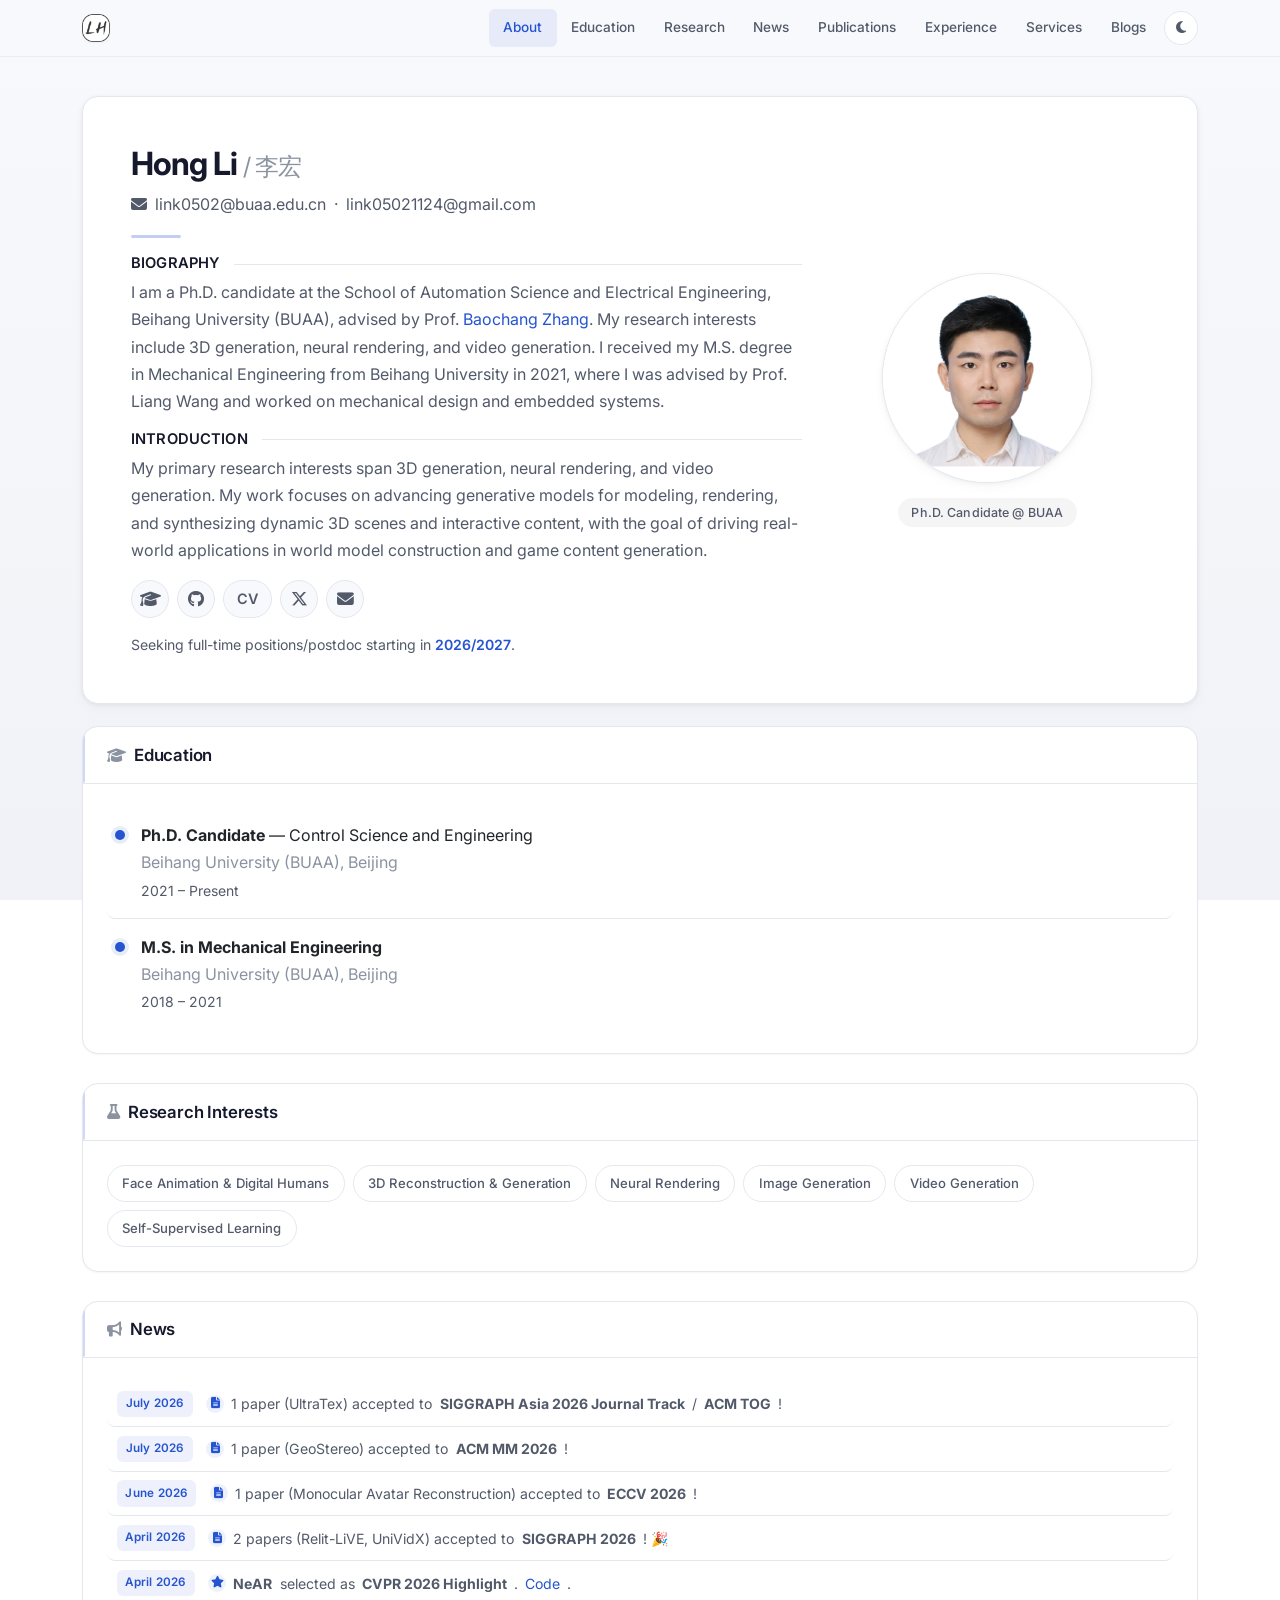
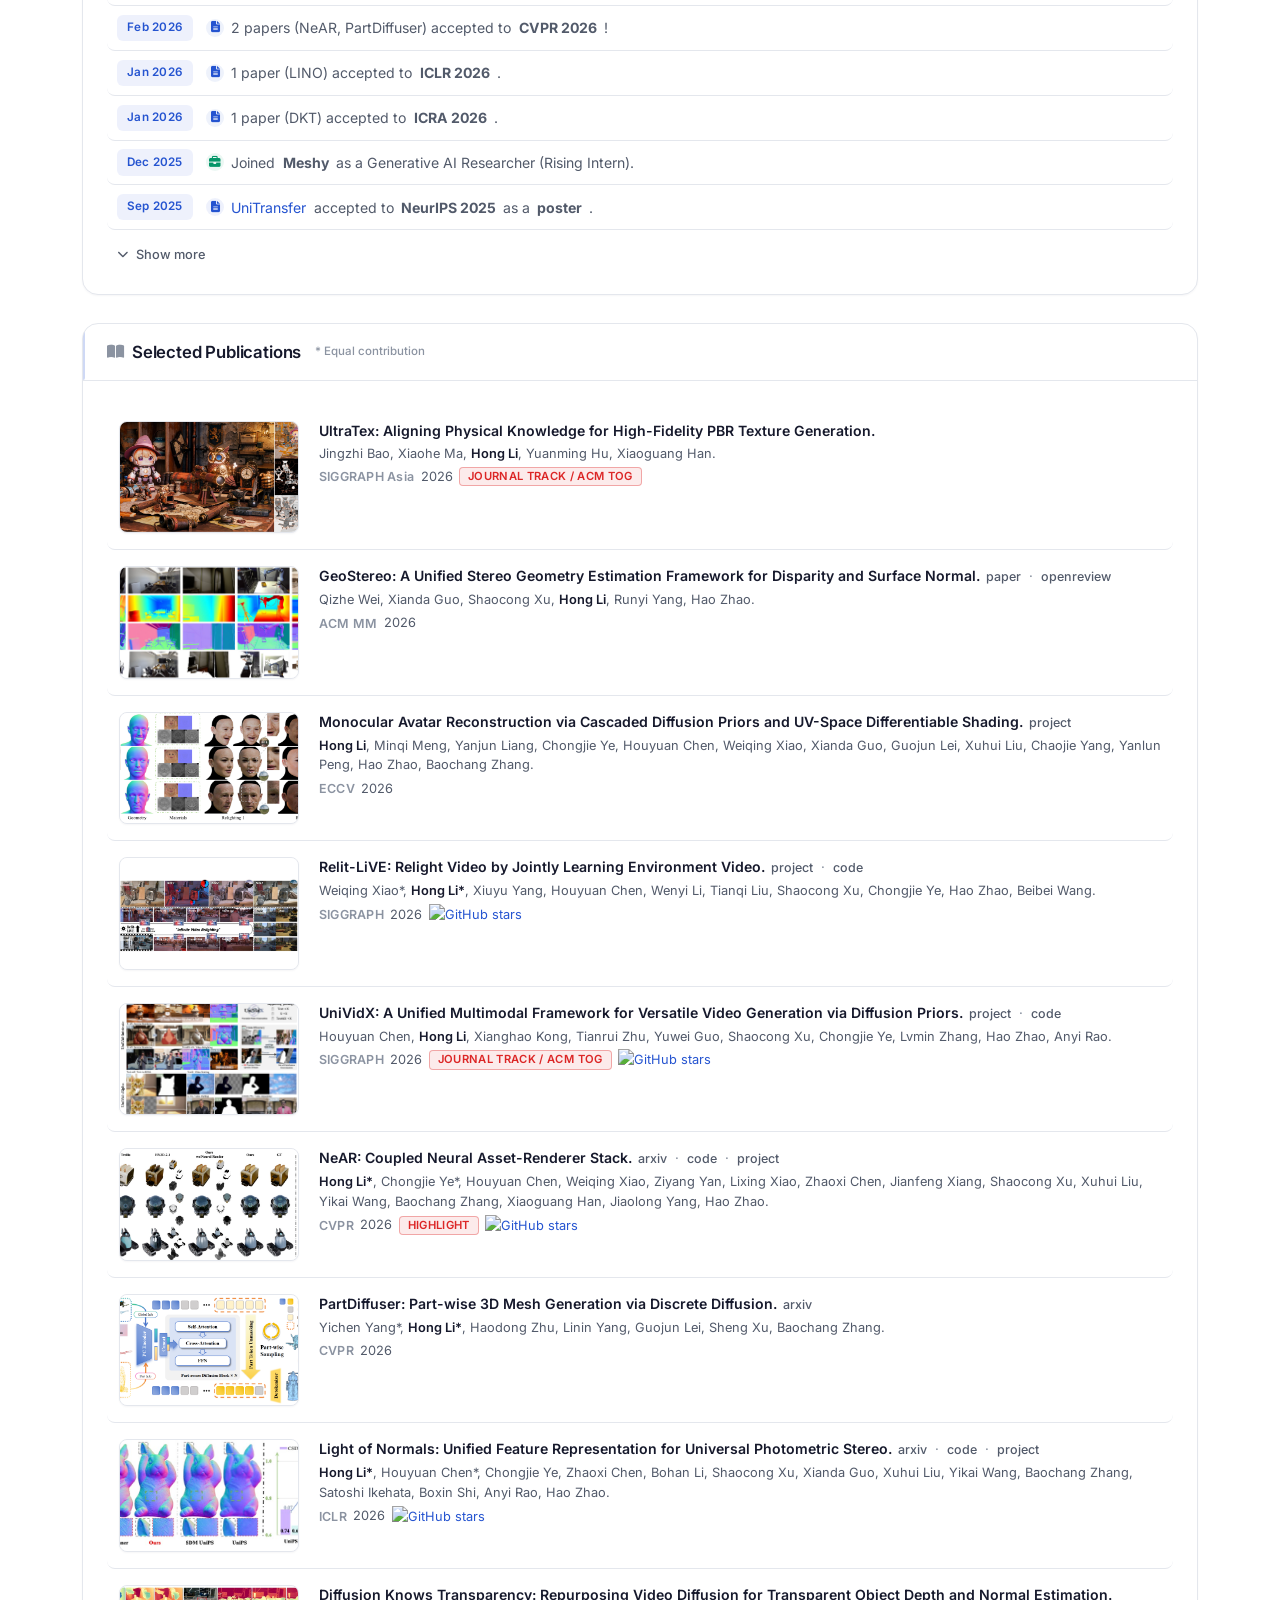
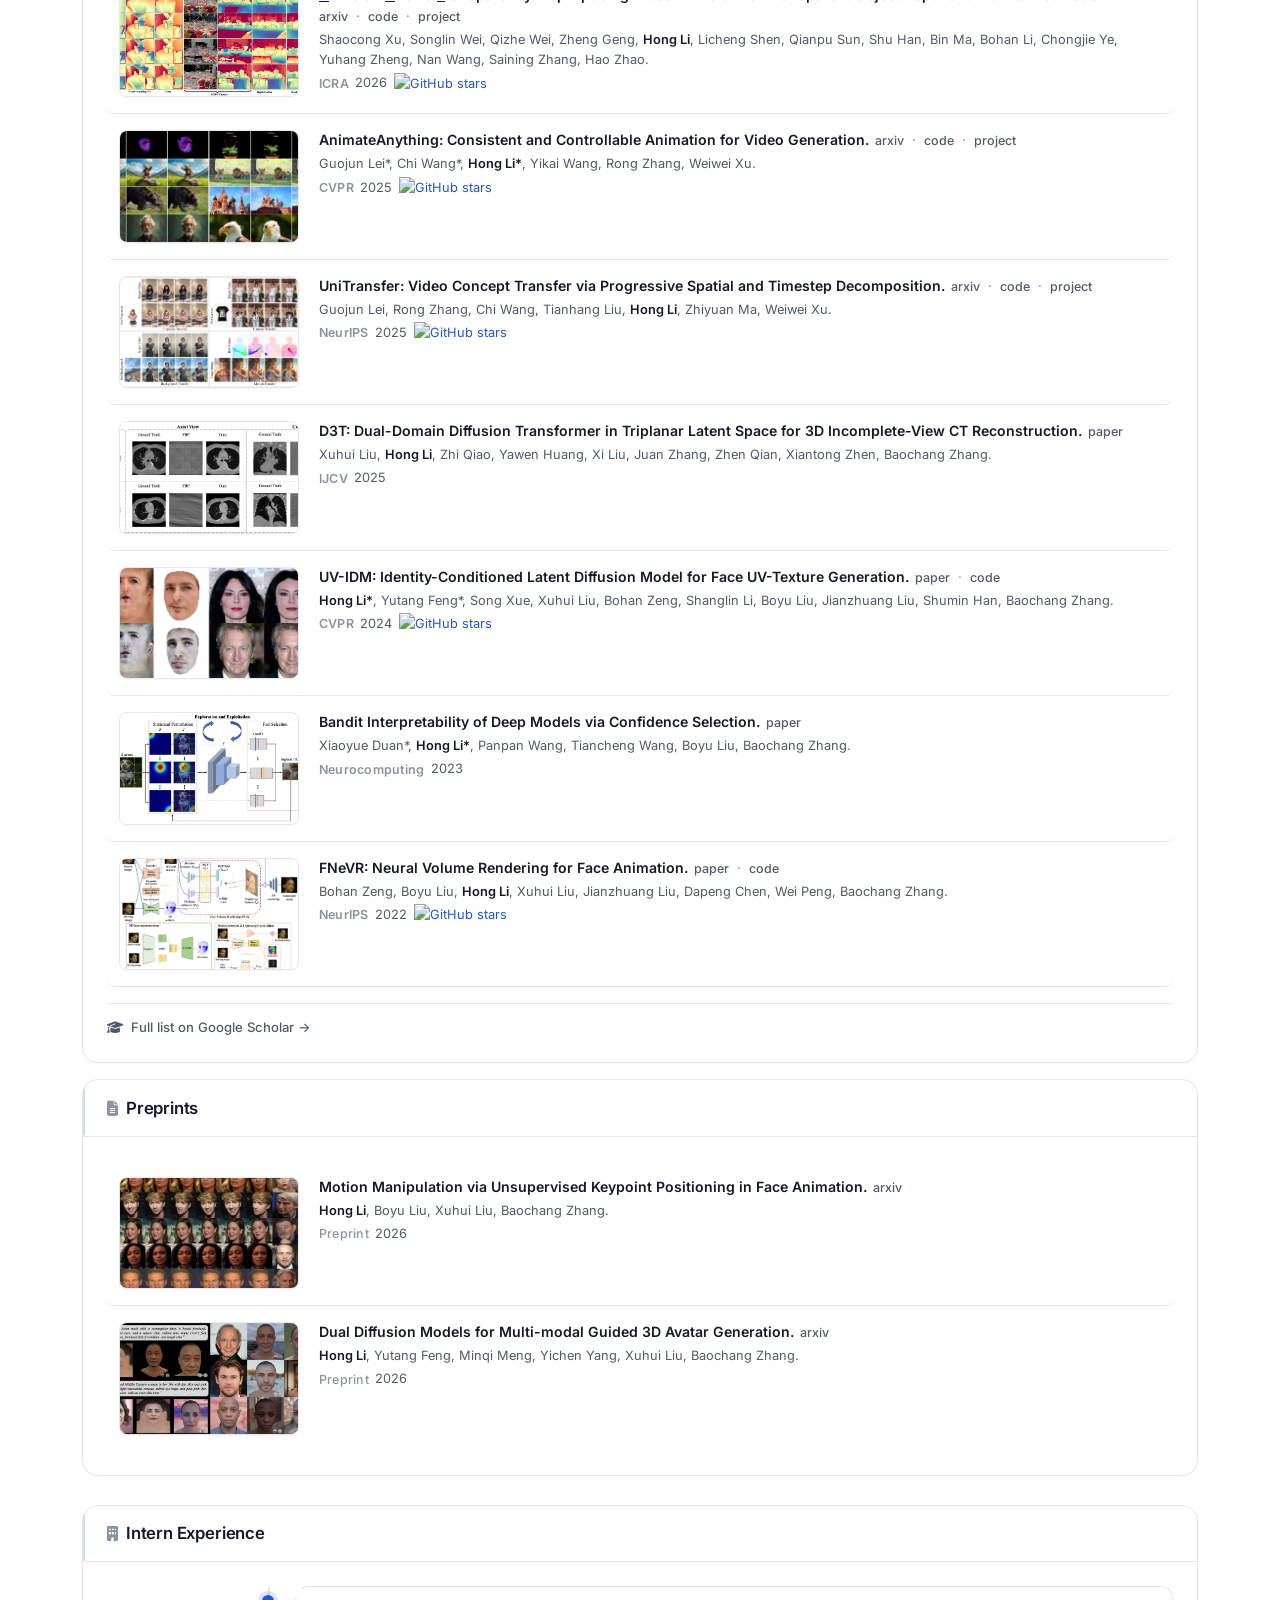
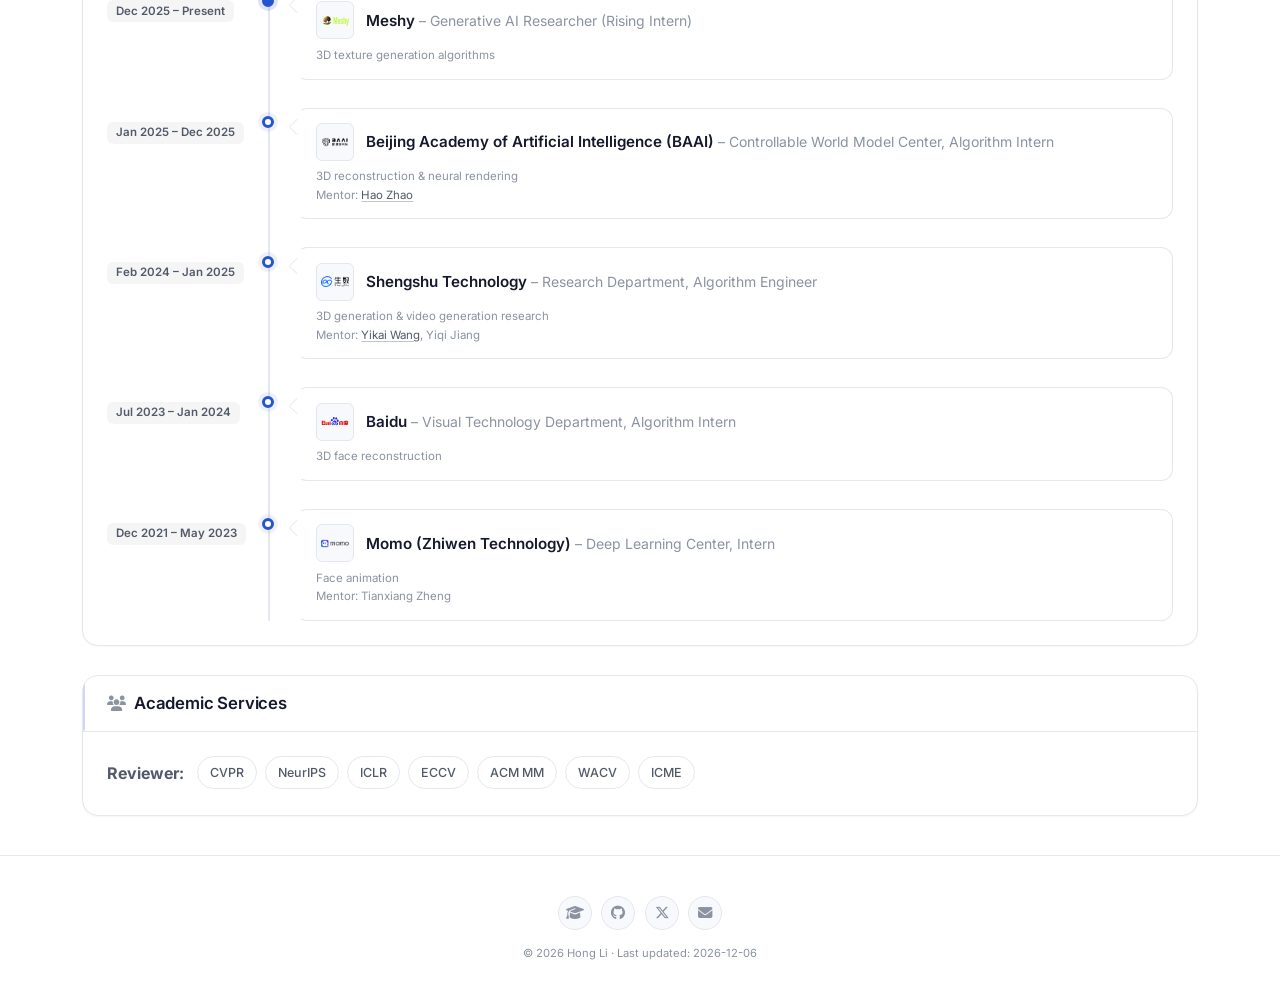
==== index.html @ c569ba96 "docs: remove unsupported CVPR highlight percentage" ====
<!DOCTYPE html>
<html lang="en">
<head>
    <meta charset="utf-8">
    <meta name="viewport" content="width=device-width, initial-scale=1">
    <title>Hong Li - BUAA</title>
    <link href="assets/images/H.ico" rel="shortcut icon">
    <script>
        (() => {
            let savedTheme = null;
            try {
                savedTheme = localStorage.getItem('theme');
            } catch (error) {
                savedTheme = null;
            }
            const prefersDark = window.matchMedia('(prefers-color-scheme: dark)').matches;
            document.documentElement.dataset.theme = savedTheme || (prefersDark ? 'dark' : 'light');
        })();
    </script>

    <link rel="preconnect" href="https://fonts.googleapis.com">
    <link rel="preconnect" href="https://fonts.gstatic.com" crossorigin>
    <link href="https://fonts.googleapis.com/css2?family=Inter:wght@300;400;500;600;700&display=swap" rel="stylesheet">

    <link rel="stylesheet" href="https://cdnjs.cloudflare.com/ajax/libs/bootstrap/5.3.3/css/bootstrap.min.css">
    <link rel="stylesheet" href="https://cdnjs.cloudflare.com/ajax/libs/font-awesome/6.5.1/css/all.min.css">
    <link rel="stylesheet" href="https://cdnjs.cloudflare.com/ajax/libs/academicons/1.9.4/css/academicons.min.css">

    <link rel="stylesheet" href="assets/css/global.css">
    <link rel="stylesheet" href="assets/css/pubstyle.css">
</head>

<body>

<!-- ==================== Navbar ==================== -->
<nav class="navbar navbar-expand-lg fixed-top" id="mainNav">
    <div class="container">
        <a class="navbar-brand" href="#" aria-label="Home">
            <img src="assets/images/H.ico" class="brand-icon" alt="HL">
        </a>
        <button class="navbar-toggler" type="button" data-bs-toggle="collapse" data-bs-target="#navbarNav">
            <span class="navbar-toggler-icon"></span>
        </button>
        <div class="collapse navbar-collapse" id="navbarNav">
            <ul class="navbar-nav ms-auto">
                <li class="nav-item"><a class="nav-link" href="#about">About</a></li>
                <li class="nav-item"><a class="nav-link" href="#education">Education</a></li>
                <li class="nav-item"><a class="nav-link" href="#research">Research</a></li>
                <li class="nav-item"><a class="nav-link" href="#news">News</a></li>
                <li class="nav-item"><a class="nav-link" href="#publications">Publications</a></li>
                <li class="nav-item"><a class="nav-link" href="#experience">Experience</a></li>
                <li class="nav-item"><a class="nav-link" href="#services">Services</a></li>
                <li class="nav-item"><a class="nav-link" href="blogs.html">Blogs</a></li>
                <li class="nav-item nav-theme-item">
                    <button class="theme-toggle" id="themeToggle" type="button" aria-label="Switch to dark mode" title="Switch theme">
                        <i class="fa-solid fa-moon"></i>
                    </button>
                </li>
            </ul>
        </div>
    </div>
</nav>

<!-- ==================== Hero / About ==================== -->
<section id="about" class="section-hero">
    <div class="container">
        <div class="card hero-card fade-in">
            <div class="card-body p-4 p-md-5">
                <div class="row align-items-center">
                    <div class="col-lg-8">
                        <h1 class="display-name">Hong Li <span class="name-cn">/ 李宏</span></h1>
                        <p class="text-secondary mt-2 mb-3">
                            <i class="fa-solid fa-envelope me-1"></i> link0502@buaa.edu.cn
                            &nbsp;&middot;&nbsp;
                            link05021124@gmail.com
                        </p>
                        <div class="divider"></div>

                        <h5 class="section-subtitle">Biography</h5>
                        <p class="text-body-secondary">
                            I am a Ph.D. candidate at the School of Automation Science and Electrical Engineering, Beihang University (BUAA), advised by Prof. <a href="https://scholar.google.com/citations?user=ImJz6MsAAAAJ&amp;hl=zh-CN" target="_blank" rel="noopener noreferrer">Baochang Zhang</a>. My research interests include 3D generation, neural rendering, and video generation. I received my M.S. degree in Mechanical Engineering from Beihang University in 2021, where I was advised by Prof. Liang Wang and worked on mechanical design and embedded systems.
                        </p>

                        <h5 class="section-subtitle">Introduction</h5>
                        <p class="text-body-secondary">
                            My primary research interests span 3D generation, neural rendering, and video generation. My work focuses on advancing generative models for modeling, rendering, and synthesizing dynamic 3D scenes and interactive content, with the goal of driving real-world applications in world model construction and game content generation.
                        </p>

                        <div class="social-links mt-3">
                            <a href="https://scholar.google.com/citations?user=5FBYzP8AAAAJ" title="Google Scholar"><i class="fa-solid fa-graduation-cap"></i></a>
                            <a href="https://github.com/Luh1124" title="GitHub"><i class="fa-brands fa-github"></i></a>
                            <a class="social-cv" href="cv/Hong_Li_CV.pdf" target="_blank" rel="noopener noreferrer" title="CV (PDF)">CV</a>
                            <a href="https://x.com/HongLi0502" title="Twitter / X"><i class="fa-brands fa-x-twitter"></i></a>
                            <a href="mailto:link0502@buaa.edu.cn" title="Email"><i class="fa-solid fa-envelope"></i></a>
                        </div>
                        <p class="hero-seeking mt-3 mb-0">
                            Seeking full-time positions/postdoc starting in <strong>2026/2027</strong>.
                        </p>
                    </div>
                    <div class="col-lg-4 text-center mt-4 mt-lg-0">
                        <div class="hero-avatar-wrapper mx-auto">
                            <div class="hero-avatar-inner">
                                <img src="assets/images/profile.png" class="hero-avatar" alt="Hong Li">
                            </div>
                        </div>
                        <div class="hero-identity">
                            <span class="hero-identity-tag">Ph.D. Candidate @ BUAA</span>
                        </div>
                    </div>
                </div>
            </div>
        </div>
    </div>
</section>

<!-- ==================== Education ==================== -->
<section id="education">
    <div class="container">
        <div class="card content-card fade-in">
            <div class="card-header-custom">
                <h4><i class="fa-solid fa-graduation-cap me-2"></i>Education</h4>
            </div>
            <div class="card-body p-4">
                <div class="edu-item">
                    <div class="edu-dot"></div>
                    <div>
                        <strong>Ph.D. Candidate</strong> &mdash; Control Science and Engineering
                        <div class="text-muted">Beihang University (BUAA), Beijing</div>
                        <small class="text-secondary">2021 &ndash; Present</small>
                    </div>
                </div>
                <div class="edu-item">
                    <div class="edu-dot"></div>
                    <div>
                        <strong>M.S. in Mechanical Engineering</strong>
                        <div class="text-muted">Beihang University (BUAA), Beijing</div>
                        <small class="text-secondary">2018 &ndash; 2021</small>
                    </div>
                </div>
            </div>
        </div>
    </div>
</section>

<!-- ==================== Research Interests ==================== -->
<section id="research">
    <div class="container">
        <div class="card content-card fade-in">
            <div class="card-header-custom">
                <h4><i class="fa-solid fa-flask me-2"></i>Research Interests</h4>
            </div>
            <div class="card-body p-4">
                <div class="research-tags">
                    <span class="research-tag">Face Animation &amp; Digital Humans</span>
                    <span class="research-tag">3D Reconstruction &amp; Generation</span>
                    <span class="research-tag">Neural Rendering</span>
                    <span class="research-tag">Image Generation</span>
                    <span class="research-tag">Video Generation</span>
                    <span class="research-tag">Self-Supervised Learning</span>
                </div>
            </div>
        </div>
    </div>
</section>

<!-- ==================== News ==================== -->
<section id="news">
    <div class="container">
        <div class="card content-card fade-in">
            <div class="card-header-custom">
                <h4><i class="fa-solid fa-bullhorn me-2"></i>News</h4>
            </div>
            <div class="card-body p-4">
                <ul class="news-list" id="newsList">
                    <li><span class="news-date">July 2026</span><span class="news-body"><i class="fa-solid fa-file-lines news-icon news-icon-paper"></i>1 paper (UltraTex) accepted to <strong>SIGGRAPH Asia 2026 Journal Track</strong> / <strong>ACM TOG</strong>!</span></li>
                    <li><span class="news-date">July 2026</span><span class="news-body"><i class="fa-solid fa-file-lines news-icon news-icon-paper"></i>1 paper (GeoStereo) accepted to <strong>ACM MM 2026</strong>!</span></li>
                    <li><span class="news-date">June 2026</span><span class="news-body"><i class="fa-solid fa-file-lines news-icon news-icon-paper"></i>1 paper (Monocular Avatar Reconstruction) accepted to <strong>ECCV 2026</strong>!</span></li>
                    <li><span class="news-date">April 2026</span><span class="news-body"><i class="fa-solid fa-file-lines news-icon news-icon-paper"></i>2 papers (Relit-LiVE, UniVidX) accepted to <strong>SIGGRAPH 2026</strong>! 🎉</span></li>
                    <li><span class="news-date">April 2026</span><span class="news-body"><i class="fa-solid fa-star news-icon news-icon-paper"></i><strong>NeAR</strong> selected as <strong>CVPR 2026 Highlight</strong>. <a href="https://github.com/Luh1124/NeAR" target="_blank" rel="noopener noreferrer">Code</a>.</span></li>
                    <li><span class="news-date">Feb 2026</span><span class="news-body"><i class="fa-solid fa-file-lines news-icon news-icon-paper"></i>2 papers (NeAR, PartDiffuser) accepted to <strong>CVPR 2026</strong>!</span></li>
                    <li><span class="news-date">Jan 2026</span><span class="news-body"><i class="fa-solid fa-file-lines news-icon news-icon-paper"></i>1 paper (LINO) accepted to <strong>ICLR 2026</strong>.</span></li>
                    <li><span class="news-date">Jan 2026</span><span class="news-body"><i class="fa-solid fa-file-lines news-icon news-icon-paper"></i>1 paper (DKT) accepted to <strong>ICRA 2026</strong>.</span></li>
                    <li><span class="news-date">Dec 2025</span><span class="news-body"><i class="fa-solid fa-briefcase news-icon news-icon-work"></i>Joined <strong>Meshy</strong> as a Generative AI Researcher (Rising Intern).</span></li>
                    <li><span class="news-date">Sep 2025</span><span class="news-body"><i class="fa-solid fa-file-lines news-icon news-icon-paper"></i><a href="https://yu-shaonian.github.io/UniTransfer-Web/" target="_blank" rel="noopener noreferrer">UniTransfer</a> accepted to <strong>NeurIPS 2025</strong> as a <strong>poster</strong>.</span></li>
                    <li class="news-hidden"><span class="news-date">Feb 2025</span><span class="news-body"><i class="fa-solid fa-file-lines news-icon news-icon-paper"></i>1 paper (AnimateAnything) accepted to <strong>CVPR 2025</strong>.</span></li>
                    <li class="news-hidden"><span class="news-date">Jan 2025</span><span class="news-body"><i class="fa-solid fa-briefcase news-icon news-icon-work"></i>Joined <strong>BAAI</strong> (Controllable World Model Center) as an algorithm intern.</span></li>
                    <li class="news-hidden"><span class="news-date">Feb 2024</span><span class="news-body"><i class="fa-solid fa-file-lines news-icon news-icon-paper"></i>1 paper (UV-IDM) accepted to <strong>CVPR 2024</strong>.</span></li>
                    <li class="news-hidden"><span class="news-date">Feb 2024</span><span class="news-body"><i class="fa-solid fa-briefcase news-icon news-icon-work"></i>Joined <strong>Shengshu Technology</strong> as an algorithm engineer.</span></li>
                    <li class="news-hidden"><span class="news-date">Jul 2023</span><span class="news-body"><i class="fa-solid fa-briefcase news-icon news-icon-work"></i>Started internship at <strong>Baidu</strong> Visual Technology Department.</span></li>
                </ul>
                <a href="javascript:void(0)" class="news-toggle" id="newsToggle"><i class="fa-solid fa-chevron-down me-1"></i>Show more</a>
            </div>
        </div>
    </div>
</section>

<!-- ==================== Publications ==================== -->
<section id="publications">
    <div class="container">

        <!-- Selected Publications -->
        <div class="card content-card fade-in">
            <div class="card-header-custom">
                <div class="card-header-heading-row">
                    <h4><i class="fa-solid fa-book-open me-2"></i>Selected Publications</h4>
                    <span class="pub-contrib-note">* Equal contribution</span>
                </div>
            </div>
            <div class="card-body p-4">
                <!-- UltraTex -->
                <div class="pub-item">
                    <div class="pub-thumb">
                        <img src="Projects/ultratex/teaser.jpg" alt="UltraTex" loading="lazy" onerror="this.onerror=null;this.src='assets/images/teaser-placeholder.svg';">
                    </div>
                    <div class="pub-info">
                        <div class="pub-title-line">
                            <span class="pub-title">UltraTex: Aligning Physical Knowledge for High-Fidelity PBR Texture Generation.</span>
                        </div>
                        <p class="pub-authors">Jingzhi Bao, Xiaohe Ma, <strong>Hong Li</strong>, Yuanming Hu, Xiaoguang Han.</p>
                        <p class="pub-venue"><strong class="venue-tog">SIGGRAPH Asia</strong> 2026 <span class="pub-highlight">Journal Track / ACM TOG</span></p>
                    </div>
                </div>

                <!-- GeoStereo -->
                <div class="pub-item">
                    <div class="pub-thumb">
                        <img src="Projects/GeoStereo/teaser.png" alt="GeoStereo" loading="lazy">
                    </div>
                    <div class="pub-info">
                        <div class="pub-title-line">
                            <span class="pub-title">GeoStereo: A Unified Stereo Geometry Estimation Framework for Disparity and Surface Normal.</span>
                            <span class="pub-inline-links">
                                <a href="https://openreview.net/pdf?id=bemQ8NstY0">paper</a>
                                <a href="https://openreview.net/forum?id=bemQ8NstY0">openreview</a>
                            </span>
                        </div>
                        <p class="pub-authors">Qizhe Wei, Xianda Guo, Shaocong Xu, <strong>Hong Li</strong>, Runyi Yang, Hao Zhao.</p>
                        <p class="pub-venue"><strong>ACM MM</strong> 2026</p>
                    </div>
                </div>

                <!-- FacePBR -->
                <div class="pub-item">
                    <div class="pub-thumb">
                        <img src="Projects/FacePBR/teaser.png" alt="Monocular Avatar Reconstruction" loading="lazy" onerror="this.onerror=null;this.src='assets/images/teaser-placeholder.svg';">
                    </div>
                    <div class="pub-info">
                        <div class="pub-title-line">
                            <span class="pub-title">Monocular Avatar Reconstruction via Cascaded Diffusion Priors and UV-Space Differentiable Shading.</span>
                            <span class="pub-inline-links">
                                <a href="https://luh1124.github.io/MARCUS-Avatar-Projectpage/">project</a>
                            </span>
                        </div>
                        <p class="pub-authors"><strong>Hong Li</strong>, Minqi Meng, Yanjun Liang, Chongjie Ye, Houyuan Chen, Weiqing Xiao, Xianda Guo, Guojun Lei, Xuhui Liu, Chaojie Yang, Yanlun Peng, Hao Zhao, Baochang Zhang.</p>
                        <p class="pub-venue"><strong class="venue-eccv">ECCV</strong> 2026</p>
                    </div>
                </div>

                <!-- Relit-LiVE -->
                <div class="pub-item">
                    <div class="pub-thumb">
                        <video class="pub-video" poster="Projects/Relit-LiVE/teaser.jpg" autoplay muted loop playsinline preload="metadata" aria-label="Relit-LiVE video preview">
                            <source src="Projects/Relit-LiVE/video.mp4" type="video/mp4">
                            <img src="Projects/Relit-LiVE/teaser.jpg" alt="Relit-LiVE" loading="lazy" onerror="this.onerror=null;this.src='assets/images/teaser-placeholder.svg';">
                        </video>
                    </div>
                    <div class="pub-info">
                        <div class="pub-title-line">
                            <span class="pub-title">Relit-LiVE: Relight Video by Jointly Learning Environment Video.</span>
                            <span class="pub-inline-links">
                                <a href="https://zhuxing0.github.io/projects/Relit-LiVE/">project</a>
                                <a href="https://github.com/zhuxing0/Relit-LiVE">code</a>
                            </span>
                        </div>
                        <p class="pub-authors">Weiqing Xiao*, <strong>Hong Li*</strong>, Xiuyu Yang, Houyuan Chen, Wenyi Li, Tianqi Liu, Shaocong Xu, Chongjie Ye, Hao Zhao, Beibei Wang.</p>
                        <p class="pub-venue"><strong class="venue-tog">SIGGRAPH</strong> 2026 <a href="https://github.com/zhuxing0/Relit-LiVE/stargazers"><img alt="GitHub stars" src="https://img.shields.io/github/stars/zhuxing0/Relit-LiVE?style=social" style="height:16px;vertical-align:middle"></a></p>
                    </div>
                </div>

                <!-- UniVidX -->
                <div class="pub-item">
                    <div class="pub-thumb">
                        <img src="Projects/UniVidX/teaser.jpg" alt="UniVidX" loading="lazy" onerror="this.onerror=null;this.src='assets/images/teaser-placeholder.svg';">
                    </div>
                    <div class="pub-info">
                        <div class="pub-title-line">
                            <span class="pub-title">UniVidX: A Unified Multimodal Framework for Versatile Video Generation via Diffusion Priors.</span>
                            <span class="pub-inline-links">
                                <a href="https://houyuanchen111.github.io/UniVidX.github.io/">project</a>
                                <a href="https://github.com/houyuanchen111/UniVidX">code</a>
                            </span>
                        </div>
                        <p class="pub-authors">Houyuan Chen, <strong>Hong Li</strong>, Xianghao Kong, Tianrui Zhu, Yuwei Guo, Shaocong Xu, Chongjie Ye, Lvmin Zhang, Hao Zhao, Anyi Rao.</p>
                        <p class="pub-venue"><strong class="venue-tog">SIGGRAPH</strong> 2026 <span class="pub-highlight">Journal Track / ACM TOG</span> <a href="https://github.com/houyuanchen111/UniVidX/stargazers"><img alt="GitHub stars" src="https://img.shields.io/github/stars/houyuanchen111/UniVidX?style=social" style="height:16px;vertical-align:middle"></a></p>
                    </div>
                </div>

                <!-- NeAR -->
                <div class="pub-item">
                    <div class="pub-thumb">
                        <img src="Projects/near/teaser.jpg" alt="NeAR" loading="lazy" onerror="this.onerror=null;this.src='assets/images/teaser-placeholder.svg';">
                    </div>
                    <div class="pub-info">
                        <div class="pub-title-line">
                            <span class="pub-title">NeAR: Coupled Neural Asset-Renderer Stack.</span>
                            <span class="pub-inline-links">
                                <a href="https://www.arxiv.org/abs/2511.18600">arxiv</a>
                                <a href="https://github.com/Luh1124/NeAR">code</a>
                                <a href="https://near-project.github.io/">project</a>
                            </span>
                        </div>
                        <p class="pub-authors"><strong>Hong Li*</strong>, Chongjie Ye*, Houyuan Chen, Weiqing Xiao, Ziyang Yan, Lixing Xiao, Zhaoxi Chen, Jianfeng Xiang, Shaocong Xu, Xuhui Liu, Yikai Wang, Baochang Zhang, Xiaoguang Han, Jiaolong Yang, Hao Zhao.</p>
                        <p class="pub-venue"><strong class="venue-cvpr">CVPR</strong> 2026 <span class="pub-highlight">Highlight</span> <a href="https://github.com/Luh1124/NeAR/stargazers"><img alt="GitHub stars" src="https://img.shields.io/github/stars/Luh1124/NeAR?style=social" style="height:16px;vertical-align:middle"></a></p>
                    </div>
                </div>

                <!-- PartDiffuser -->
                <div class="pub-item">
                    <div class="pub-thumb">
                        <img src="Projects/partdiffuser/pipeline.png" alt="PartDiffuser" loading="lazy" onerror="this.onerror=null;this.src='assets/images/teaser-placeholder.svg';">
                    </div>
                    <div class="pub-info">
                        <div class="pub-title-line">
                            <span class="pub-title">PartDiffuser: Part-wise 3D Mesh Generation via Discrete Diffusion.</span>
                            <span class="pub-inline-links">
                                <a href="https://arxiv.org/abs/2511.18801">arxiv</a>
                            </span>
                        </div>
                        <p class="pub-authors">Yichen Yang*, <strong>Hong Li*</strong>, Haodong Zhu, Linin Yang, Guojun Lei, Sheng Xu, Baochang Zhang.</p>
                        <p class="pub-venue"><strong class="venue-cvpr">CVPR</strong> 2026</p>
                    </div>
                </div>

                <!-- LINO -->
                <div class="pub-item">
                    <div class="pub-thumb">
                        <img src="Projects/lino/teaser.jpg" alt="LINO" loading="lazy" onerror="this.onerror=null;this.src='assets/images/teaser-placeholder.svg';">
                    </div>
                    <div class="pub-info">
                        <div class="pub-title-line">
                            <span class="pub-title">Light of Normals: Unified Feature Representation for Universal Photometric Stereo.</span>
                            <span class="pub-inline-links">
                                <a href="https://arxiv.org/pdf/2506.18882">arxiv</a>
                                <a href="https://github.com/houyuanchen111/LINO_UniPS.git">code</a>
                                <a href="https://houyuanchen111.github.io/lino.github.io/">project</a>
                            </span>
                        </div>
                        <p class="pub-authors"><strong>Hong Li*</strong>, Houyuan Chen*, Chongjie Ye, Zhaoxi Chen, Bohan Li, Shaocong Xu, Xianda Guo, Xuhui Liu, Yikai Wang, Baochang Zhang, Satoshi Ikehata, Boxin Shi, Anyi Rao, Hao Zhao.</p>
                        <p class="pub-venue"><strong class="venue-iclr">ICLR</strong> 2026 <a href="https://github.com/houyuanchen111/LINO_UniPS/stargazers"><img alt="GitHub stars" src="https://img.shields.io/github/stars/houyuanchen111/LINO_UniPS?style=social" style="height:16px;vertical-align:middle"></a></p>
                    </div>
                </div>

                <!-- DKT -->
                <div class="pub-item">
                    <div class="pub-thumb">
                        <img src="Projects/DKT/teaser.jpg" alt="DKT" loading="lazy" onerror="this.onerror=null;this.src='assets/images/teaser-placeholder.svg';">
                    </div>
                    <div class="pub-info">
                        <div class="pub-title-line">
                            <span class="pub-title"><u>D</u>iffusion <u>K</u>nows <u>T</u>ransparency: Repurposing Video Diffusion for Transparent Object Depth and Normal Estimation.</span>
                            <span class="pub-inline-links">
                                <a href="https://arxiv.org/abs/2512.23705">arxiv</a>
                                <a href="https://github.com/Daniellli/DKT">code</a>
                                <a href="https://daniellli.github.io/projects/DKT/">project</a>
                            </span>
                        </div>
                        <p class="pub-authors">Shaocong Xu, Songlin Wei, Qizhe Wei, Zheng Geng, <strong>Hong Li</strong>, Licheng Shen, Qianpu Sun, Shu Han, Bin Ma, Bohan Li, Chongjie Ye, Yuhang Zheng, Nan Wang, Saining Zhang, Hao Zhao.</p>
                        <p class="pub-venue"><strong class="venue-icra">ICRA</strong> 2026 <a href="https://github.com/Daniellli/DKT/stargazers"><img alt="GitHub stars" src="https://img.shields.io/github/stars/Daniellli/DKT?style=social" style="height:16px;vertical-align:middle"></a></p>
                    </div>
                </div>

                <!-- AnimateAnything -->
                <div class="pub-item">
                    <div class="pub-thumb">
                        <img src="Projects/animateanything/teaser.png" alt="AnimateAnything" loading="lazy" onerror="this.onerror=null;this.src='assets/images/teaser-placeholder.svg';">
                    </div>
                    <div class="pub-info">
                        <div class="pub-title-line">
                            <span class="pub-title">AnimateAnything: Consistent and Controllable Animation for Video Generation.</span>
                            <span class="pub-inline-links">
                                <a href="https://arxiv.org/abs/2411.10836">arxiv</a>
                                <a href="https://github.com/yu-shaonian/AnimateAnything">code</a>
                                <a href="https://yu-shaonian.github.io/Animate_Anything/">project</a>
                            </span>
                        </div>
                        <p class="pub-authors">Guojun Lei*, Chi Wang*, <strong>Hong Li*</strong>, Yikai Wang, Rong Zhang, Weiwei Xu.</p>
                        <p class="pub-venue"><strong class="venue-cvpr">CVPR</strong> 2025 <a href="https://github.com/yu-shaonian/AnimateAnything/stargazers"><img alt="GitHub stars" src="https://img.shields.io/github/stars/yu-shaonian/AnimateAnything?style=social" style="height:16px;vertical-align:middle"></a></p>
                    </div>
                </div>

                <!-- UniTransfer -->
                <div class="pub-item">
                    <div class="pub-thumb">
                        <img src="Projects/UniTransfer/teaser.jpeg" alt="UniTransfer" loading="lazy" onerror="this.onerror=null;this.src='assets/images/teaser-placeholder.svg';">
                    </div>
                    <div class="pub-info">
                        <div class="pub-title-line">
                            <span class="pub-title">UniTransfer: Video Concept Transfer via Progressive Spatial and Timestep Decomposition.</span>
                            <span class="pub-inline-links">
                                <a href="https://arxiv.org/abs/2509.21086">arxiv</a>
                                <a href="https://github.com/anonymous-name-9/UniTransfer">code</a>
                                <a href="https://yu-shaonian.github.io/UniTransfer-Web/">project</a>
                            </span>
                        </div>
                        <p class="pub-authors">Guojun Lei, Rong Zhang, Chi Wang, Tianhang Liu, <strong>Hong Li</strong>, Zhiyuan Ma, Weiwei Xu.</p>
                        <p class="pub-venue"><strong class="venue-neurips">NeurIPS</strong> 2025 <a href="https://github.com/anonymous-name-9/UniTransfer/stargazers"><img alt="GitHub stars" src="https://img.shields.io/github/stars/anonymous-name-9/UniTransfer?style=social" style="height:16px;vertical-align:middle"></a></p>
                    </div>
                </div>

                <!-- D3T -->
                <div class="pub-item">
                    <div class="pub-thumb">
                        <img src="Projects/D3T/teaser.jpg" alt="D3T" loading="lazy" onerror="this.onerror=null;this.src='assets/images/teaser-placeholder.svg';">
                    </div>
                    <div class="pub-info">
                        <div class="pub-title-line">
                            <span class="pub-title">D3T: Dual-Domain Diffusion Transformer in Triplanar Latent Space for 3D Incomplete-View CT Reconstruction.</span>
                            <span class="pub-inline-links">
                                <a href="https://link.springer.com/article/10.1007/s11263-025-02426-2">paper</a>
                            </span>
                        </div>
                        <p class="pub-authors">Xuhui Liu, <strong>Hong Li</strong>, Zhi Qiao, Yawen Huang, Xi Liu, Juan Zhang, Zhen Qian, Xiantong Zhen, Baochang Zhang.</p>
                        <p class="pub-venue"><strong class="venue-ijcv">IJCV</strong> 2025</p>
                    </div>
                </div>

                <!-- UV-IDM -->
                <div class="pub-item">
                    <div class="pub-thumb">
                        <img src="Projects/uvidm/teaser.png" alt="UV-IDM" loading="lazy" onerror="this.onerror=null;this.src='assets/images/teaser-placeholder.svg';">
                    </div>
                    <div class="pub-info">
                        <div class="pub-title-line">
                            <span class="pub-title">UV-IDM: Identity-Conditioned Latent Diffusion Model for Face UV-Texture Generation.</span>
                            <span class="pub-inline-links">
                                <a href="https://openaccess.thecvf.com/content/CVPR2024/papers/Li_UV-IDM_Identity-Conditioned_Latent_Diffusion_Model_for_Face_UV-Texture_Generation_CVPR_2024_paper.pdf">paper</a>
                                <a href="https://github.com/Luh1124/UV-IDM">code</a>
                            </span>
                        </div>
                        <p class="pub-authors"><strong>Hong Li*</strong>, Yutang Feng*, Song Xue, Xuhui Liu, Bohan Zeng, Shanglin Li, Boyu Liu, Jianzhuang Liu, Shumin Han, Baochang Zhang.</p>
                        <p class="pub-venue"><strong class="venue-cvpr">CVPR</strong> 2024 <a href="https://github.com/Luh1124/UV-IDM/stargazers"><img alt="GitHub stars" src="https://img.shields.io/github/stars/Luh1124/UV-IDM?style=social" style="height:16px;vertical-align:middle"></a></p>
                    </div>
                </div>

                <!-- BICS -->
                <div class="pub-item">
                    <div class="pub-thumb">
                        <img src="Projects/bics/pipeline.jpg" alt="BICS" loading="lazy" onerror="this.onerror=null;this.src='assets/images/teaser-placeholder.svg';">
                    </div>
                    <div class="pub-info">
                        <div class="pub-title-line">
                            <span class="pub-title">Bandit Interpretability of Deep Models via Confidence Selection.</span>
                            <span class="pub-inline-links">
                                <a href="https://www.sciencedirect.com/science/article/pii/S0925231223003739">paper</a>
                            </span>
                        </div>
                        <p class="pub-authors">Xiaoyue Duan*, <strong>Hong Li*</strong>, Panpan Wang, Tiancheng Wang, Boyu Liu, Baochang Zhang.</p>
                        <p class="pub-venue"><strong class="venue-neurocomputing">Neurocomputing</strong> 2023</p>
                    </div>
                </div>

                <!-- FNeVR -->
                <div class="pub-item">
                    <div class="pub-thumb">
                        <img src="Projects/fnevr/pipeline.jpg" alt="FNeVR" loading="lazy" onerror="this.onerror=null;this.src='assets/images/teaser-placeholder.svg';">
                    </div>
                    <div class="pub-info">
                        <div class="pub-title-line">
                            <span class="pub-title">FNeVR: Neural Volume Rendering for Face Animation.</span>
                            <span class="pub-inline-links">
                                <a href="https://proceedings.neurips.cc/paper_files/paper/2022/file/8cc7e1509fbfee9cabaacd3ab0bfe2b1-Paper-Conference.pdf">paper</a>
                                <a href="https://github.com/zengbohan0217/FNeVR">code</a>
                            </span>
                        </div>
                        <p class="pub-authors">Bohan Zeng, Boyu Liu, <strong>Hong Li</strong>, Xuhui Liu, Jianzhuang Liu, Dapeng Chen, Wei Peng, Baochang Zhang.</p>
                        <p class="pub-venue"><strong class="venue-neurips">NeurIPS</strong> 2022 <a href="https://github.com/zengbohan0217/FNeVR/stargazers"><img alt="GitHub stars" src="https://img.shields.io/github/stars/zengbohan0217/FNeVR?style=social" style="height:16px;vertical-align:middle"></a></p>
                    </div>
                </div>

                <p class="pub-scholar-link">
                    <a href="https://scholar.google.com/citations?user=5FBYzP8AAAAJ">
                        <i class="fa-solid fa-graduation-cap me-1"></i> Full list on Google Scholar &rarr;
                    </a>
                </p>

            </div>
        </div>
        <!-- Preprints -->
        <div class="card content-card fade-in mt-3">
            <div class="card-header-custom">
                <h4><i class="fa-solid fa-file-lines me-2"></i>Preprints</h4>
            </div>
            <div class="card-body p-4">
                <!-- MMFA -->
                <div class="pub-item">
                    <div class="pub-thumb">
                        <img src="Preprint/mmfa/edit.png" alt="MMFA" loading="lazy" onerror="this.onerror=null;this.src='assets/images/teaser-placeholder.svg';">
                    </div>
                    <div class="pub-info">
                        <div class="pub-title-line">
                            <span class="pub-title">Motion Manipulation via Unsupervised Keypoint Positioning in Face Animation.</span>
                            <span class="pub-inline-links">
                                <a href="https://arxiv.org/abs/2603.04302">arxiv</a>
                            </span>
                        </div>
                        <p class="pub-authors"><strong>Hong Li</strong>, Boyu Liu, Xuhui Liu, Baochang Zhang.</p>
                        <p class="pub-venue"><strong class="venue-preprint">Preprint</strong> 2026</p>
                    </div>
                </div>

                <!-- PromptAvatar -->
                <div class="pub-item">
                    <div class="pub-thumb">
                        <img src="Preprint/pavatar/tesar.jpeg" alt="PromptAvatar" loading="lazy" onerror="this.onerror=null;this.src='assets/images/teaser-placeholder.svg';">
                    </div>
                    <div class="pub-info">
                        <div class="pub-title-line">
                            <span class="pub-title">Dual Diffusion Models for Multi-modal Guided 3D Avatar Generation.</span>
                            <span class="pub-inline-links">
                                <a href="https://arxiv.org/abs/2603.04307">arxiv</a>
                            </span>
                        </div>
                        <p class="pub-authors"><strong>Hong Li</strong>, Yutang Feng, Minqi Meng, Yichen Yang, Xuhui Liu, Baochang Zhang.</p>
                        <p class="pub-venue"><strong class="venue-preprint">Preprint</strong> 2026</p>
                    </div>
                </div>
            </div>
        </div>
    </div>
</section>

<!-- ==================== Intern Experience ==================== -->
<section id="experience">
    <div class="container">
        <div class="card content-card fade-in">
            <div class="card-header-custom">
                <h4><i class="fa-solid fa-building me-2"></i>Intern Experience</h4>
            </div>
            <div class="card-body p-4">
                <ul class="timeline">
                    <li>
                        <div class="timeline-time">
                            <span class="date">Dec 2025 &ndash; Present</span>
                        </div>
                        <div class="timeline-icon"><span></span></div>
                        <div class="timeline-body">
                            <div class="timeline-header">
                                <span class="timeline-logo-wrap">
                                    <img src="assets/images/meshy.svg" class="timeline-logo" alt="Meshy">
                                </span>
                                <div>
                                    <span class="timeline-company">Meshy</span>
                                    <span class="text-muted small">&ndash; Generative AI Researcher (Rising Intern)</span>
                                </div>
                            </div>
                            <div class="timeline-content">
                                <p class="text-muted small mb-0">3D texture generation algorithms</p>
                            </div>
                        </div>
                    </li>
                    <li>
                        <div class="timeline-time">
                            <span class="date">Jan 2025 &ndash; Dec 2025</span>
                        </div>
                        <div class="timeline-icon"><span></span></div>
                        <div class="timeline-body">
                            <div class="timeline-header">
                                <span class="timeline-logo-wrap">
                                    <img src="assets/images/baai.png" class="timeline-logo invert" alt="BAAI">
                                </span>
                                <div>
                                    <span class="timeline-company">Beijing Academy of Artificial Intelligence (BAAI)</span>
                                    <span class="text-muted small">&ndash; Controllable World Model Center, Algorithm Intern</span>
                                </div>
                            </div>
                            <div class="timeline-content">
                                <p class="text-muted small mb-0">
                                    3D reconstruction &amp; neural rendering<br>
                                    <span class="text-muted">Mentor: <a href="https://sites.google.com/view/fromandto" target="_blank" rel="noopener noreferrer">Hao Zhao</a></span>
                                </p>
                            </div>
                        </div>
                    </li>
                    <li>
                        <div class="timeline-time">
                            <span class="date">Feb 2024 &ndash; Jan 2025</span>
                        </div>
                        <div class="timeline-icon"><span></span></div>
                        <div class="timeline-body">
                            <div class="timeline-header">
                                <span class="timeline-logo-wrap">
                                    <img src="assets/images/shengshu.png" class="timeline-logo" alt="Shengshu">
                                </span>
                                <div>
                                    <span class="timeline-company">Shengshu Technology</span>
                                    <span class="text-muted small">&ndash; Research Department, Algorithm Engineer</span>
                                </div>
                            </div>
                            <div class="timeline-content">
                                <p class="text-muted small mb-0">
                                    3D generation &amp; video generation research<br>
                                    <span class="text-muted">Mentor: <a href="https://yikaiw.github.io/" target="_blank" rel="noopener noreferrer">Yikai Wang</a>, Yiqi Jiang</span>
                                </p>
                            </div>
                        </div>
                    </li>
                    <li>
                        <div class="timeline-time">
                            <span class="date">Jul 2023 &ndash; Jan 2024</span>
                        </div>
                        <div class="timeline-icon"><span></span></div>
                        <div class="timeline-body">
                            <div class="timeline-header">
                                <span class="timeline-logo-wrap">
                                    <img src="assets/images/baidu.svg" class="timeline-logo" alt="Baidu">
                                </span>
                                <div>
                                    <span class="timeline-company">Baidu</span>
                                    <span class="text-muted small">&ndash; Visual Technology Department, Algorithm Intern</span>
                                </div>
                            </div>
                            <div class="timeline-content">
                                <p class="text-muted small mb-0">3D face reconstruction</p>
                            </div>
                        </div>
                    </li>
                    <li>
                        <div class="timeline-time">
                            <span class="date">Dec 2021 &ndash; May 2023</span>
                        </div>
                        <div class="timeline-icon"><span></span></div>
                        <div class="timeline-body">
                            <div class="timeline-header">
                                <span class="timeline-logo-wrap">
                                    <img src="assets/images/momo.png" class="timeline-logo" alt="Momo">
                                </span>
                                <div>
                                    <span class="timeline-company">Momo (Zhiwen Technology)</span>
                                    <span class="text-muted small">&ndash; Deep Learning Center, Intern</span>
                                </div>
                            </div>
                            <div class="timeline-content">
                                <p class="text-muted small mb-0">
                                    Face animation<br>
                                    <span class="text-muted">Mentor: Tianxiang Zheng</span>
                                </p>
                            </div>
                        </div>
                    </li>
                </ul>
            </div>
        </div>
    </div>
</section>

<!-- ==================== Academic Services ==================== -->
<section id="services">
    <div class="container">
        <div class="card content-card fade-in">
            <div class="card-header-custom">
                <h4><i class="fa-solid fa-users me-2"></i>Academic Services</h4>
            </div>
            <div class="card-body p-4">
                <div class="services-row">
                    <span class="services-label text-body-secondary"><strong>Reviewer:</strong></span>
                    <div class="services-tags research-tags" aria-label="Reviewer venues">
                        <span class="research-tag">CVPR</span>
                        <span class="research-tag">NeurIPS</span>
                        <span class="research-tag">ICLR</span>
                        <span class="research-tag">ECCV</span>
                        <span class="research-tag">ACM MM</span>
                        <span class="research-tag">WACV</span>
                        <span class="research-tag">ICME</span>
                    </div>
                </div>
            </div>
        </div>
    </div>
</section>

<!-- ==================== Footer ==================== -->
<footer class="site-footer">
    <div class="container">
        <div class="footer-inner">
            <div class="footer-links">
                <a href="https://scholar.google.com/citations?user=5FBYzP8AAAAJ" title="Google Scholar"><i class="fa-solid fa-graduation-cap"></i></a>
                <a href="https://github.com/Luh1124" title="GitHub"><i class="fa-brands fa-github"></i></a>
                <a href="https://x.com/HongLi0502" title="Twitter / X"><i class="fa-brands fa-x-twitter"></i></a>
                <a href="mailto:link0502@buaa.edu.cn" title="Email"><i class="fa-solid fa-envelope"></i></a>
            </div>
            <div class="footer-meta">
                <small>&copy; <script>document.write(new Date().getFullYear());</script> Hong Li &middot; Last updated: <script>document.write(new Date(document.lastModified).toISOString().slice(0,10));</script></small>
            </div>
        </div>
    </div>
</footer>

<!-- Back to Top -->
<a href="#" class="back-to-top" id="backToTop" title="Back to Top">
    <i class="fa-solid fa-chevron-up"></i>
</a>

<!-- Scripts -->
<script src="https://cdnjs.cloudflare.com/ajax/libs/bootstrap/5.3.3/js/bootstrap.bundle.min.js"></script>
<script src="assets/js/common.js"></script>

</body>
</html>
---- assets/css/global.css ----
@charset "utf-8";

/* ===== CSS Custom Properties ===== */
:root {
    color-scheme: light;
    --color-bg: #f8f9fc;
    --color-bg-alt: #f0f2f7;
    --color-surface: #ffffff;
    --color-text: #16192c;
    --color-text-secondary: #525a6a;
    --color-text-muted: #8b93a1;
    --color-accent: #2554d0;
    --color-accent-light: rgba(37, 84, 208, 0.08);
    --color-accent-hover: #1a3fa8;
    --color-venue: #e65100;
    --color-highlight: #dc2626;
    --color-border: #e4e7ed;
    --color-divider: linear-gradient(135deg, #2554d0, #6d28d9, #e65100);
    --color-divider-soft: linear-gradient(
        135deg,
        rgba(37, 84, 208, 0.55),
        rgba(109, 40, 217, 0.5),
        rgba(230, 81, 0, 0.5)
    );

    --shadow-xs: 0 1px 2px rgba(22, 25, 44, 0.04);
    --shadow-sm: 0 1px 4px rgba(22, 25, 44, 0.05), 0 4px 12px rgba(22, 25, 44, 0.03);
    --shadow-md: 0 2px 8px rgba(22, 25, 44, 0.06), 0 8px 24px rgba(22, 25, 44, 0.04);
    --shadow-lg: 0 4px 12px rgba(22, 25, 44, 0.06), 0 16px 48px rgba(22, 25, 44, 0.06);
    --shadow-accent: 0 4px 16px rgba(37, 84, 208, 0.12);

    --radius-xs: 6px;
    --radius-sm: 8px;
    --radius-md: 12px;
    --radius-lg: 16px;
    --radius-xl: 20px;

    --font-body: 'Inter', -apple-system, BlinkMacSystemFont, 'Segoe UI', sans-serif;
    --transition: 0.25s cubic-bezier(0.4, 0, 0.2, 1);
    --transition-slow: 0.4s cubic-bezier(0.4, 0, 0.2, 1);
}

:root[data-theme="dark"] {
    color-scheme: dark;
    --color-bg: #111827;
    --color-bg-alt: #0b1020;
    --color-surface: #171f2e;
    --color-text: #eef2f8;
    --color-text-secondary: #b6c0cf;
    --color-text-muted: #8793a5;
    --color-accent: #7aa7ff;
    --color-accent-light: rgba(122, 167, 255, 0.14);
    --color-accent-hover: #a9c5ff;
    --color-venue: #ffb86b;
    --color-highlight: #ff7b8a;
    --color-border: #2a3547;
    --color-divider: linear-gradient(135deg, #7aa7ff, #a78bfa, #ffb86b);
    --color-divider-soft: linear-gradient(
        135deg,
        rgba(122, 167, 255, 0.5),
        rgba(167, 139, 250, 0.45),
        rgba(255, 184, 107, 0.45)
    );

    --shadow-xs: 0 1px 2px rgba(0, 0, 0, 0.22);
    --shadow-sm: 0 1px 4px rgba(0, 0, 0, 0.22), 0 8px 24px rgba(0, 0, 0, 0.18);
    --shadow-md: 0 2px 8px rgba(0, 0, 0, 0.24), 0 16px 36px rgba(0, 0, 0, 0.22);
    --shadow-lg: 0 4px 12px rgba(0, 0, 0, 0.26), 0 20px 52px rgba(0, 0, 0, 0.24);
    --shadow-accent: 0 4px 18px rgba(122, 167, 255, 0.2);
}

/* ===== Base ===== */
*,
*::before,
*::after {
    box-sizing: border-box;
}

html {
    scroll-behavior: smooth;
    scroll-padding-top: 80px;
}

body {
    font-family: var(--font-body);
    background: linear-gradient(180deg, var(--color-bg) 0%, var(--color-bg-alt) 100%);
    background-attachment: fixed;
    color: var(--color-text);
    line-height: 1.7;
    padding-top: 72px;
    -webkit-font-smoothing: antialiased;
    -moz-osx-font-smoothing: grayscale;
    min-height: 100vh;
}

:root[data-theme="dark"] body {
    --bs-body-color: var(--color-text);
    --bs-body-bg: var(--color-bg);
    --bs-secondary-color: var(--color-text-secondary);
    --bs-tertiary-color: var(--color-text-muted);
}

.text-secondary,
.text-body-secondary {
    color: var(--color-text-secondary) !important;
}

.text-muted {
    color: var(--color-text-muted) !important;
}

a {
    color: var(--color-accent);
    text-decoration: none;
    transition: color var(--transition);
}

a:hover {
    color: var(--color-accent-hover);
}

::selection {
    background: rgba(37, 84, 208, 0.15);
    color: var(--color-text);
}

/* ===== Top Accent Bar ===== */
body::before {
    content: '';
    position: fixed;
    top: 0;
    left: 0;
    right: 0;
    height: 0;
    background: transparent;
    z-index: 1100;
}

/* ===== Navbar ===== */
.navbar {
    background: rgba(248, 249, 252, 0.8);
    backdrop-filter: blur(24px) saturate(180%);
    -webkit-backdrop-filter: blur(24px) saturate(180%);
    border-bottom: 1px solid rgba(0, 0, 0, 0.05);
    padding: 0.55rem 0;
    transition: box-shadow var(--transition), background var(--transition);
    margin-top: 0;
}

:root[data-theme="dark"] .navbar {
    background: rgba(17, 24, 39, 0.82);
    border-bottom-color: rgba(255, 255, 255, 0.08);
}

.navbar.scrolled {
    background: rgba(255, 255, 255, 0.92);
    box-shadow: var(--shadow-sm);
}

:root[data-theme="dark"] .navbar.scrolled {
    background: rgba(23, 31, 46, 0.94);
}

.navbar-brand {
    font-weight: 700;
    font-size: 1.3rem;
    color: var(--color-text) !important;
    letter-spacing: -0.02em;
    display: inline-flex;
    align-items: center;
    gap: 0.5rem;
}

.brand-icon {
    width: 28px;
    height: 28px;
    border-radius: 8px;
    display: block;
    box-shadow: var(--shadow-xs);
    background: var(--color-surface);
}

.navbar .nav-link {
    font-size: 0.85rem;
    font-weight: 500;
    color: var(--color-text-secondary) !important;
    padding: 0.45rem 0.9rem !important;
    border-radius: var(--radius-xs);
    transition: all var(--transition);
    position: relative;
}

.navbar .nav-link:hover,
.navbar .nav-link.active {
    color: var(--color-accent) !important;
    background: var(--color-accent-light);
}

.navbar-toggler {
    border: none;
    padding: 0.4rem 0.6rem;
}

.navbar-toggler:focus {
    box-shadow: none;
}

:root[data-theme="dark"] .navbar-toggler-icon {
    filter: invert(1);
}

.nav-theme-item {
    display: flex;
    align-items: center;
    margin-left: 0.25rem;
}

.theme-toggle {
    width: 34px;
    height: 34px;
    border: 1px solid var(--color-border);
    border-radius: 50%;
    background: var(--color-surface);
    color: var(--color-text-secondary);
    display: inline-flex;
    align-items: center;
    justify-content: center;
    font-size: 0.85rem;
    line-height: 1;
    transition: color var(--transition), background var(--transition), border-color var(--transition), transform var(--transition);
}

.theme-toggle:hover {
    color: var(--color-accent);
    background: var(--color-accent-light);
    border-color: var(--color-accent);
    transform: translateY(-1px);
}

.theme-toggle:focus-visible {
    outline: 2px solid var(--color-accent);
    outline-offset: 2px;
}

/* ===== Sections ===== */
section {
    padding: 0.9rem 0;
}

.section-hero {
    padding-top: 1.5rem;
    padding-bottom: 0.5rem;
}

/* ===== Cards ===== */
.card {
    border: 1px solid var(--color-border);
    border-radius: var(--radius-lg);
    box-shadow: var(--shadow-xs);
    transition: box-shadow var(--transition-slow), transform var(--transition-slow);
    overflow: hidden;
    background: var(--color-surface);
}

.card:hover {
    box-shadow: var(--shadow-sm);
}

.hero-card {
    box-shadow: var(--shadow-sm);
    border: 1px solid var(--color-border);
}

.hero-card:hover {
    box-shadow: var(--shadow-md);
}

.content-card {
    margin-bottom: 0;
    position: relative;
}

.card-header-custom {
    padding: 1.1rem 1.5rem;
    border-bottom: 1px solid var(--color-border);
    background: transparent;
    position: relative;
}

.card-header-custom::before {
    content: '';
    position: absolute;
    left: 0;
    top: 0;
    bottom: 0;
    width: 2px;
    background: rgba(37, 84, 208, 0.22);
    border-radius: 0 2px 2px 0;
}

.card-header-custom h4 {
    margin: 0;
    font-weight: 600;
    font-size: 1.05rem;
    color: var(--color-text);
    display: flex;
    align-items: center;
    letter-spacing: -0.01em;
}

.card-header-custom h4 i {
    color: var(--color-text-muted);
    font-size: 0.95rem;
}

.card-header-heading-row {
    display: flex;
    flex-wrap: wrap;
    align-items: center;
    gap: 0.45rem 0.85rem;
}

.pub-contrib-note {
    font-size: 0.72rem;
    font-weight: 500;
    line-height: 1.35;
    color: var(--color-text-muted);
}

/* ===== Hero Section ===== */
.display-name {
    font-size: 2rem;
    font-weight: 700;
    letter-spacing: -0.03em;
    line-height: 1.2;
    color: var(--color-text);
}

.name-cn {
    font-weight: 400;
    color: var(--color-text-muted);
    font-size: 1.5rem;
}

.divider {
    height: 3px;
    width: 50px;
    background: rgba(37, 84, 208, 0.28);
    border-radius: 2px;
    margin: 0.9rem 0 1.1rem;
}

.section-subtitle {
    font-size: 0.92rem;
    font-weight: 600;
    color: var(--color-text);
    margin-bottom: 0.4rem;
    margin-top: 0.9rem;
    letter-spacing: 0.01em;
    text-transform: uppercase;
    display: flex;
    align-items: center;
    gap: 0.4rem;
}

.section-subtitle::after {
    content: '';
    flex: 1;
    height: 1px;
    background: var(--color-border);
    margin-left: 0.5rem;
}

.hero-avatar-wrapper {
    width: 210px;
    height: 210px;
    border-radius: 50%;
    padding: 0;
    background: var(--color-surface);
    border: 1px solid var(--color-border);
    box-shadow: var(--shadow-sm);
    transition: transform var(--transition), box-shadow var(--transition);
}

.hero-avatar-wrapper:hover {
    transform: scale(1.03);
    box-shadow: var(--shadow-md);
}

.hero-seeking {
    font-size: 0.88rem;
    color: var(--color-text-secondary);
    line-height: 1.5;
}

.hero-seeking strong {
    color: var(--color-accent);
    font-weight: 600;
}

.hero-avatar-inner {
    width: 100%;
    height: 100%;
    border-radius: 50%;
    overflow: hidden;
    background: var(--color-surface);
}

.hero-avatar {
    width: 100%;
    height: 100%;
    object-fit: cover;
    object-position: center 15%;
    transform: scale(0.85);
    display: block;
}

.hero-identity {
    text-align: center;
    margin-top: 0.9rem;
}

.hero-identity-tag {
    display: inline-block;
    font-size: 0.78rem;
    font-weight: 500;
    color: var(--color-text-secondary);
    background: rgba(82, 90, 106, 0.06);
    padding: 0.25rem 0.85rem;
    border-radius: 20px;
    letter-spacing: 0.01em;
}

.hiring-notice {
    display: inline-block;
    background: linear-gradient(135deg, #fef3c7, #fde68a);
    color: #92400e;
    padding: 0.4rem 1rem;
    border-radius: 20px;
    font-size: 0.85rem;
    font-weight: 500;
    margin-top: 0.25rem;
}

.social-links {
    display: flex;
    gap: 0.5rem;
    flex-wrap: wrap;
}

.social-links a {
    display: inline-flex;
    align-items: center;
    justify-content: center;
    width: 38px;
    height: 38px;
    border-radius: 50%;
    background: var(--color-bg);
    color: var(--color-text-secondary);
    font-size: 1.05rem;
    border: 1px solid var(--color-border);
    transition: all var(--transition);
}

.social-links a:hover {
    background: var(--color-accent);
    color: #fff;
    border-color: var(--color-accent);
    transform: translateY(-3px);
    box-shadow: var(--shadow-accent);
}

.social-links a.social-cv {
    width: auto;
    padding: 0 0.8rem;
    border-radius: 999px;
    font-size: 0.9rem;
    font-weight: 600;
    letter-spacing: 0.02em;
}

/* ===== Education ===== */
.edu-item {
    display: flex;
    align-items: flex-start;
    gap: 1rem;
    padding: 0.9rem 0.5rem;
    position: relative;
    border-radius: var(--radius-sm);
    transition: background var(--transition);
}

.edu-item:hover {
    background: var(--color-accent-light);
}

.edu-item:not(:last-child) {
    border-bottom: 1px solid var(--color-border);
}

.edu-dot {
    width: 10px;
    height: 10px;
    min-width: 10px;
    border-radius: 50%;
    background: var(--color-accent);
    margin-top: 0.5rem;
    box-shadow: 0 0 0 4px rgba(37, 84, 208, 0.1);
}

/* ===== Research Tags ===== */
.research-tags {
    display: flex;
    flex-wrap: wrap;
    gap: 0.5rem;
}

.research-tag {
    display: inline-block;
    padding: 0.4rem 0.9rem;
    background: transparent;
    color: var(--color-text-secondary);
    border-radius: 20px;
    font-size: 0.82rem;
    font-weight: 500;
    border: 1px solid var(--color-border);
    transition: all var(--transition);
    cursor: default;
}

.research-tag:hover {
    background: rgba(82, 90, 106, 0.05);
    color: var(--color-text);
    border-color: rgba(82, 90, 106, 0.18);
    transform: none;
    box-shadow: none;
}

/* ===== Academic Services ===== */
.services-row {
    display: flex;
    align-items: center;
    gap: 0.8rem;
}

.services-label {
    flex-shrink: 0;
}

.services-tags {
    flex-wrap: nowrap;
    overflow-x: auto;
    padding-bottom: 2px;
    scrollbar-width: none;
}

.services-tags::-webkit-scrollbar {
    display: none;
}

.services-tags .research-tag {
    padding: 0.32rem 0.75rem;
    font-size: 0.78rem;
}

/* ===== News ===== */
.news-list {
    list-style: none;
    padding: 0;
    margin: 0;
}

.news-list li {
    padding: 0.55rem 0.6rem;
    font-size: 0.88rem;
    color: var(--color-text-secondary);
    border-bottom: 1px solid var(--color-border);
    display: flex;
    align-items: center;
    gap: 0.85rem;
    border-radius: var(--radius-sm);
    transition: background var(--transition);
}

.news-list li:last-child {
    border-bottom: none;
}

.news-list li:hover {
    background: rgba(37, 84, 208, 0.025);
}

.news-list li.news-hidden {
    display: none;
}

.news-list.expanded li.news-hidden {
    display: flex;
}

.news-date {
    display: inline-block;
    min-width: 76px;
    font-weight: 600;
    font-size: 0.73rem;
    color: var(--color-accent);
    background: var(--color-accent-light);
    padding: 0.2rem 0.55rem;
    border-radius: 6px;
    text-align: center;
    white-space: nowrap;
    letter-spacing: 0.02em;
    flex-shrink: 0;
}

.news-body {
    display: flex;
    align-items: center;
    gap: 0.45rem;
    line-height: 1.5;
}

.news-icon {
    font-size: 0.72rem;
    flex-shrink: 0;
    width: 18px;
    height: 18px;
    display: inline-flex;
    align-items: center;
    justify-content: center;
    border-radius: 50%;
}

.news-icon-paper {
    color: var(--color-accent);
    background: var(--color-accent-light);
}

.news-icon-work {
    color: #059669;
    background: rgba(5, 150, 105, 0.08);
}

.news-toggle {
    display: inline-flex;
    align-items: center;
    gap: 0.3rem;
    margin-top: 0.6rem;
    font-size: 0.8rem;
    font-weight: 500;
    color: var(--color-text-secondary);
    cursor: pointer;
    text-decoration: none;
    padding: 0.25rem 0.6rem;
    border-radius: 6px;
    transition: all var(--transition);
}

.news-toggle:hover {
    color: var(--color-accent);
    background: var(--color-accent-light);
}

.news-toggle i {
    font-size: 0.7rem;
    transition: transform 0.3s ease;
}

.news-toggle.expanded i {
    transform: rotate(180deg);
}

/* ===== Publications ===== */
.pub-item {
    display: flex;
    gap: 1.25rem;
    padding: 1rem 0.75rem;
    border-bottom: 1px solid var(--color-border);
    border-radius: var(--radius-sm);
    transition: background var(--transition);
}

.pub-item:last-child {
    border-bottom: none;
}

.pub-item:hover {
    background: transparent;
}

.pub-thumb {
    flex-shrink: 0;
    width: 180px;
    aspect-ratio: 16 / 10;
    overflow: hidden;
    border-radius: var(--radius-sm);
    border: 1px solid var(--color-border);
    background: var(--color-bg);
    align-self: center;
    box-shadow: var(--shadow-xs);
    transition: box-shadow var(--transition);
}

.pub-item:hover .pub-thumb {
    box-shadow: var(--shadow-sm);
}

.pub-thumb img,
.pub-thumb video {
    width: 100%;
    height: 100%;
    object-fit: cover;
    display: block;
    transition: transform var(--transition-slow);
}

.pub-item:hover .pub-thumb img,
.pub-item:hover .pub-thumb video {
    transform: scale(1.02);
}

.pub-info {
    flex: 1;
    min-width: 0;
}

.pub-title-line {
    margin-bottom: 0.25rem;
    display: flex;
    align-items: baseline;
    flex-wrap: wrap;
    gap: 0.35rem;
    line-height: 1.35;
}

.pub-title {
    font-size: 0.88rem;
    font-weight: 600;
    color: var(--color-text);
    transition: color var(--transition);
    line-height: 1.35;
}

.pub-item:hover .pub-title {
    color: var(--color-text);
}

.pub-inline-links {
    font-size: 0.78rem;
    white-space: nowrap;
    margin-left: 0;
    display: inline-flex;
    align-items: baseline;
}

.pub-inline-links a {
    display: inline;
    font-size: 0.78rem;
    font-weight: 500;
    color: var(--color-text-secondary);
    background: transparent;
    padding: 0;
    border-radius: 0;
    margin-left: 0;
    transition: all var(--transition);
    vertical-align: baseline;
    line-height: 1.35;
}

.pub-inline-links a + a::before {
    content: '·';
    color: var(--color-text-muted);
    margin: 0 0.5rem 0 0.5rem;
}

.pub-inline-links a:hover {
    color: var(--color-accent);
    text-decoration: underline;
    text-underline-offset: 2px;
}

.pub-authors {
    font-size: 0.8rem;
    color: var(--color-text-secondary);
    margin-bottom: 0.15rem;
    line-height: 1.55;
}

.pub-authors strong {
    color: var(--color-text);
    font-weight: 600;
}

.pub-venue {
    font-size: 0.8rem;
    color: var(--color-text-secondary);
    margin-bottom: 0;
    display: flex;
    align-items: center;
    gap: 0.4rem;
    flex-wrap: wrap;
}

.pub-venue strong {
    display: inline-block;
    font-size: 0.78rem;
    font-weight: 600;
    letter-spacing: 0.02em;
    padding: 0;
    border-radius: 0;
    color: var(--color-text-muted);
    background: transparent;
    border: none;
}

.pub-venue strong.venue-cvpr {
    color: var(--color-text-muted);
}
.pub-venue strong.venue-eccv {
    color: var(--color-text-muted);
}
.pub-venue strong.venue-iclr {
    color: var(--color-text-muted);
}
.pub-venue strong.venue-neurips {
    color: var(--color-text-muted);
}
.pub-venue strong.venue-icra {
    color: var(--color-text-muted);
}
.pub-venue strong.venue-ijcv {
    color: var(--color-text-muted);
}
.pub-venue strong.venue-neurocomputing {
    color: var(--color-text-muted);
}

.pub-venue strong.venue-preprint {
    color: var(--color-text-muted);
    font-weight: 500;
}

.pub-highlight {
    display: inline-flex;
    align-items: center;
    flex-shrink: 0;
    margin-left: 0;
    font-size: 0.7rem;
    font-weight: 600;
    letter-spacing: 0.03em;
    text-transform: uppercase;
    color: var(--color-highlight);
    border: 1px solid rgba(220, 38, 38, 0.35);
    background: rgba(220, 38, 38, 0.09);
    padding: 0.12rem 0.5rem;
    border-radius: 4px;
    vertical-align: middle;
    line-height: 1.2;
}

.pub-scholar-link {
    margin-top: 1rem;
    margin-bottom: 0;
    padding-top: 0.75rem;
    border-top: 1px solid var(--color-border);
    font-size: 0.82rem;
}

.pub-scholar-link a {
    color: var(--color-text-secondary);
    font-weight: 500;
    transition: color var(--transition);
}

.pub-scholar-link a:hover {
    color: var(--color-accent);
}

/* ===== Blogs ===== */
.blog-hero-card {
    overflow: hidden;
}

.blog-kicker {
    color: var(--color-accent);
    font-size: 0.78rem;
    font-weight: 700;
    letter-spacing: 0.08em;
    text-transform: uppercase;
}

.blog-hero-copy {
    max-width: 720px;
    color: var(--color-text-secondary);
    font-size: 0.96rem;
    line-height: 1.7;
}

.blog-category-grid {
    display: grid;
    grid-template-columns: repeat(3, minmax(0, 1fr));
    gap: 0.85rem;
}

.blog-category {
    display: flex;
    align-items: flex-start;
    gap: 0.85rem;
    min-height: 116px;
    padding: 1rem;
    border: 1px solid var(--color-border);
    border-radius: var(--radius-sm);
    background: var(--color-surface);
    color: var(--color-text);
    box-shadow: var(--shadow-xs);
    transition: border-color var(--transition), box-shadow var(--transition), transform var(--transition);
}

.blog-category:hover {
    color: var(--color-text);
    border-color: rgba(37, 84, 208, 0.24);
    box-shadow: var(--shadow-sm);
    transform: translateY(-2px);
}

.blog-category-icon {
    width: 34px;
    height: 34px;
    flex: 0 0 34px;
    border-radius: 50%;
    display: inline-flex;
    align-items: center;
    justify-content: center;
    color: var(--color-accent);
    background: var(--color-accent-light);
    font-size: 0.86rem;
}

.blog-category-body {
    min-width: 0;
}

.blog-category-title {
    display: block;
    margin-bottom: 0.25rem;
    color: var(--color-text);
    font-size: 0.92rem;
    font-weight: 650;
    line-height: 1.35;
}

.blog-category-text {
    display: block;
    color: var(--color-text-secondary);
    font-size: 0.8rem;
    line-height: 1.55;
}

.blog-empty {
    display: flex;
    gap: 0.9rem;
    align-items: flex-start;
    padding: 1rem;
    border: 1px dashed var(--color-border);
    border-radius: var(--radius-sm);
    color: var(--color-text-secondary);
    background: var(--color-bg);
}

.blog-empty i {
    margin-top: 0.15rem;
    color: var(--color-text-muted);
    font-size: 1rem;
}

.blog-empty strong {
    display: block;
    margin-bottom: 0.15rem;
    color: var(--color-text);
    font-size: 0.9rem;
}

.blog-empty p,
.blog-post-main p {
    color: var(--color-text-secondary);
    font-size: 0.84rem;
    line-height: 1.55;
}

.blog-post-row {
    display: flex;
    gap: 0.9rem;
    align-items: flex-start;
    padding: 0.15rem 0;
}

.blog-post-date {
    flex: 0 0 auto;
    color: var(--color-accent);
    background: var(--color-accent-light);
    border-radius: 6px;
    padding: 0.2rem 0.55rem;
    font-size: 0.72rem;
    font-weight: 650;
    letter-spacing: 0.02em;
}

.blog-post-main h5 {
    margin: 0 0 0.2rem;
    color: var(--color-text);
    font-size: 0.92rem;
    font-weight: 650;
    line-height: 1.35;
}

.blog-post-main p {
    margin: 0;
}

/* ===== Footer ===== */
.site-footer {
    padding: 2.5rem 0 2rem;
    margin-top: 1.5rem;
    border-top: 1px solid var(--color-border);
}

.footer-inner {
    text-align: center;
}

.footer-links {
    display: flex;
    justify-content: center;
    gap: 0.6rem;
    margin-bottom: 0.75rem;
}

.footer-links a {
    display: inline-flex;
    align-items: center;
    justify-content: center;
    width: 34px;
    height: 34px;
    border-radius: 50%;
    color: var(--color-text-muted);
    background: var(--color-bg);
    border: 1px solid var(--color-border);
    font-size: 0.9rem;
    transition: all var(--transition);
}

.footer-links a:hover {
    color: var(--color-accent);
    border-color: var(--color-accent);
    background: var(--color-accent-light);
    transform: translateY(-2px);
}

.footer-meta {
    color: var(--color-text-muted);
    font-size: 0.8rem;
}

/* ===== Back to Top ===== */
.back-to-top {
    position: fixed;
    bottom: 2rem;
    right: 2rem;
    width: 42px;
    height: 42px;
    border-radius: 50%;
    background: var(--color-surface);
    color: var(--color-text-secondary);
    display: flex;
    align-items: center;
    justify-content: center;
    box-shadow: var(--shadow-sm);
    opacity: 0;
    visibility: hidden;
    transform: translateY(10px);
    transition: all var(--transition);
    z-index: 999;
    border: 1px solid var(--color-border);
    font-size: 0.85rem;
}

.back-to-top.visible {
    opacity: 1;
    visibility: visible;
    transform: translateY(0);
}

.back-to-top:hover {
    background: var(--color-accent);
    color: #fff;
    border-color: var(--color-accent);
    transform: translateY(-3px);
    box-shadow: var(--shadow-accent);
}

/* ===== Fade-in Animation ===== */
.fade-in {
    opacity: 0;
    transform: translateY(16px);
    transition: opacity 0.5s ease-out, transform 0.5s ease-out;
}

.fade-in.visible {
    opacity: 1;
    transform: translateY(0);
}

.fade-in:nth-child(1) { transition-delay: 0s; }
.fade-in:nth-child(2) { transition-delay: 0.08s; }
.fade-in:nth-child(3) { transition-delay: 0.16s; }
.fade-in:nth-child(4) { transition-delay: 0.24s; }
.fade-in:nth-child(5) { transition-delay: 0.32s; }

/* ===== Responsive ===== */
@media (max-width: 991.98px) {
    .nav-theme-item {
        margin-left: 0;
        padding: 0.35rem 0.9rem;
    }

    .display-name {
        font-size: 1.6rem;
    }

    .name-cn {
        font-size: 1.2rem;
    }

    .hero-avatar-wrapper {
        width: 160px;
        height: 160px;
    }

    .pub-thumb {
        width: 150px;
    }

    .blog-category-grid {
        grid-template-columns: 1fr;
    }

    .section-subtitle::after {
        display: none;
    }
}

@media (max-width: 767.98px) {
    body {
        padding-top: 64px;
    }

    .display-name {
        font-size: 1.4rem;
    }

    .hero-avatar-wrapper {
        width: 140px;
        height: 140px;
    }

    .pub-item {
        flex-direction: column;
        gap: 0.5rem;
        padding: 0.75rem 0.5rem;
    }

    .pub-thumb {
        width: 100%;
        max-width: 220px;
    }

    .pub-inline-links {
        display: block;
        margin-top: 0.3rem;
        margin-left: 0;
    }

    .pub-title-line {
        display: block;
    }

    .news-list li {
        flex-direction: column;
        gap: 0.25rem;
    }

    .news-date {
        align-self: flex-start;
    }

    .blog-empty,
    .blog-post-row {
        flex-direction: column;
        gap: 0.5rem;
    }

    .blog-category {
        min-height: auto;
    }

    .back-to-top {
        bottom: 1.5rem;
        right: 1.5rem;
        width: 36px;
        height: 36px;
    }

    .card-header-custom {
        padding: 0.9rem 1.25rem;
    }

    .section-subtitle::after {
        display: none;
    }
}
---- assets/css/pubstyle.css ----
/* ===== Timeline ===== */
.timeline {
    list-style: none;
    margin: 0;
    padding: 0;
    position: relative;
}

.timeline::before {
    content: '';
    position: absolute;
    top: 0;
    bottom: 0;
    width: 2px;
    background: var(--color-border);
    left: 161px;
    border-radius: 1px;
}

.timeline > li {
    position: relative;
    padding: 0 0 1.75rem 0;
    display: flex;
    align-items: flex-start;
    gap: 0;
}

.timeline > li:last-child {
    padding-bottom: 0;
}

.timeline .timeline-time {
    width: 150px;
    min-width: 150px;
    text-align: right;
    padding-right: 1.5rem;
    padding-top: 0.6rem;
}

.timeline .timeline-time .date {
    display: inline-block;
    font-size: 0.72rem;
    font-weight: 600;
    color: var(--color-text-secondary);
    background: rgba(82, 90, 106, 0.06);
    padding: 0.15rem 0.55rem;
    border-radius: 6px;
    line-height: 1.5;
    white-space: nowrap;
}

.timeline .timeline-icon {
    position: relative;
    z-index: 1;
    width: 22px;
    min-width: 22px;
    display: flex;
    justify-content: center;
    padding-top: 0.55rem;
}

.timeline .timeline-icon span {
    display: block;
    width: 12px;
    height: 12px;
    border-radius: 50%;
    background: var(--color-surface);
    border: 3px solid var(--color-accent);
    box-shadow: 0 0 0 4px rgba(37, 84, 208, 0.08);
    transition: all var(--transition);
}

.timeline > li:first-child .timeline-icon span {
    border-color: var(--color-accent);
    background: var(--color-accent);
    box-shadow: 0 0 0 4px rgba(37, 84, 208, 0.15);
    animation: pulse-dot 2s ease-in-out infinite;
}

@keyframes pulse-dot {
    0%, 100% { box-shadow: 0 0 0 4px rgba(37, 84, 208, 0.15); }
    50% { box-shadow: 0 0 0 8px rgba(37, 84, 208, 0.06); }
}

.timeline .timeline-body {
    flex: 1;
    background: var(--color-surface);
    border: 1px solid var(--color-border);
    border-radius: var(--radius-md);
    padding: 0.9rem 1.15rem;
    margin-left: 1rem;
    position: relative;
    transition: box-shadow var(--transition), transform var(--transition), border-color var(--transition);
    border-left: 3px solid transparent;
}

.timeline .timeline-body:hover {
    box-shadow: var(--shadow-sm);
    transform: translateX(3px);
    border-left-color: var(--color-accent);
}

.timeline .timeline-body::before {
    content: '';
    position: absolute;
    left: -7px;
    top: 12px;
    width: 12px;
    height: 12px;
    background: var(--color-surface);
    border-left: 1px solid var(--color-border);
    border-bottom: 1px solid var(--color-border);
    transform: rotate(45deg);
    border-radius: 2px;
}

.timeline .timeline-header {
    display: flex;
    align-items: center;
    gap: 0.75rem;
    margin-bottom: 0.4rem;
}

.timeline-logo-wrap {
    width: 38px;
    height: 38px;
    border-radius: var(--radius-xs);
    flex-shrink: 0;
    padding: 4px;
    background: var(--color-bg);
    border: 1px solid var(--color-border);
    display: inline-flex;
    align-items: center;
    justify-content: center;
}

.timeline-logo {
    width: 100%;
    height: 100%;
    object-fit: contain;
    border-radius: 4px;
    display: block;
}

.timeline-logo.invert {
    filter: invert(1);
}

.timeline-company {
    font-size: 0.95rem;
    font-weight: 600;
    color: var(--color-text);
}

.timeline .timeline-content {
    font-size: 0.82rem;
    line-height: 1.6;
}

.timeline .timeline-content a {
    color: var(--color-text-secondary);
    text-decoration: underline;
    text-decoration-color: rgba(82, 90, 106, 0.35);
    text-underline-offset: 2px;
    transition: color var(--transition), text-decoration-color var(--transition);
}

.timeline .timeline-content a:hover {
    color: var(--color-accent);
    text-decoration-color: rgba(37, 84, 208, 0.55);
}

/* ===== Timeline Responsive ===== */
@media (max-width: 767.98px) {
    .timeline::before {
        left: 16px;
    }

    .timeline > li {
        flex-direction: column;
        padding-left: 2.5rem;
    }

    .timeline .timeline-time {
        width: auto;
        text-align: left;
        padding-right: 0;
        padding-bottom: 0.25rem;
        padding-top: 0;
    }

    .timeline .timeline-icon {
        position: absolute;
        left: 0;
        top: 0.15rem;
        width: 32px;
    }

    .timeline .timeline-icon span {
        width: 10px;
        height: 10px;
        border-width: 2px;
    }

    .timeline .timeline-body {
        margin-left: 0;
    }

    .timeline .timeline-body::before {
        display: none;
    }
}
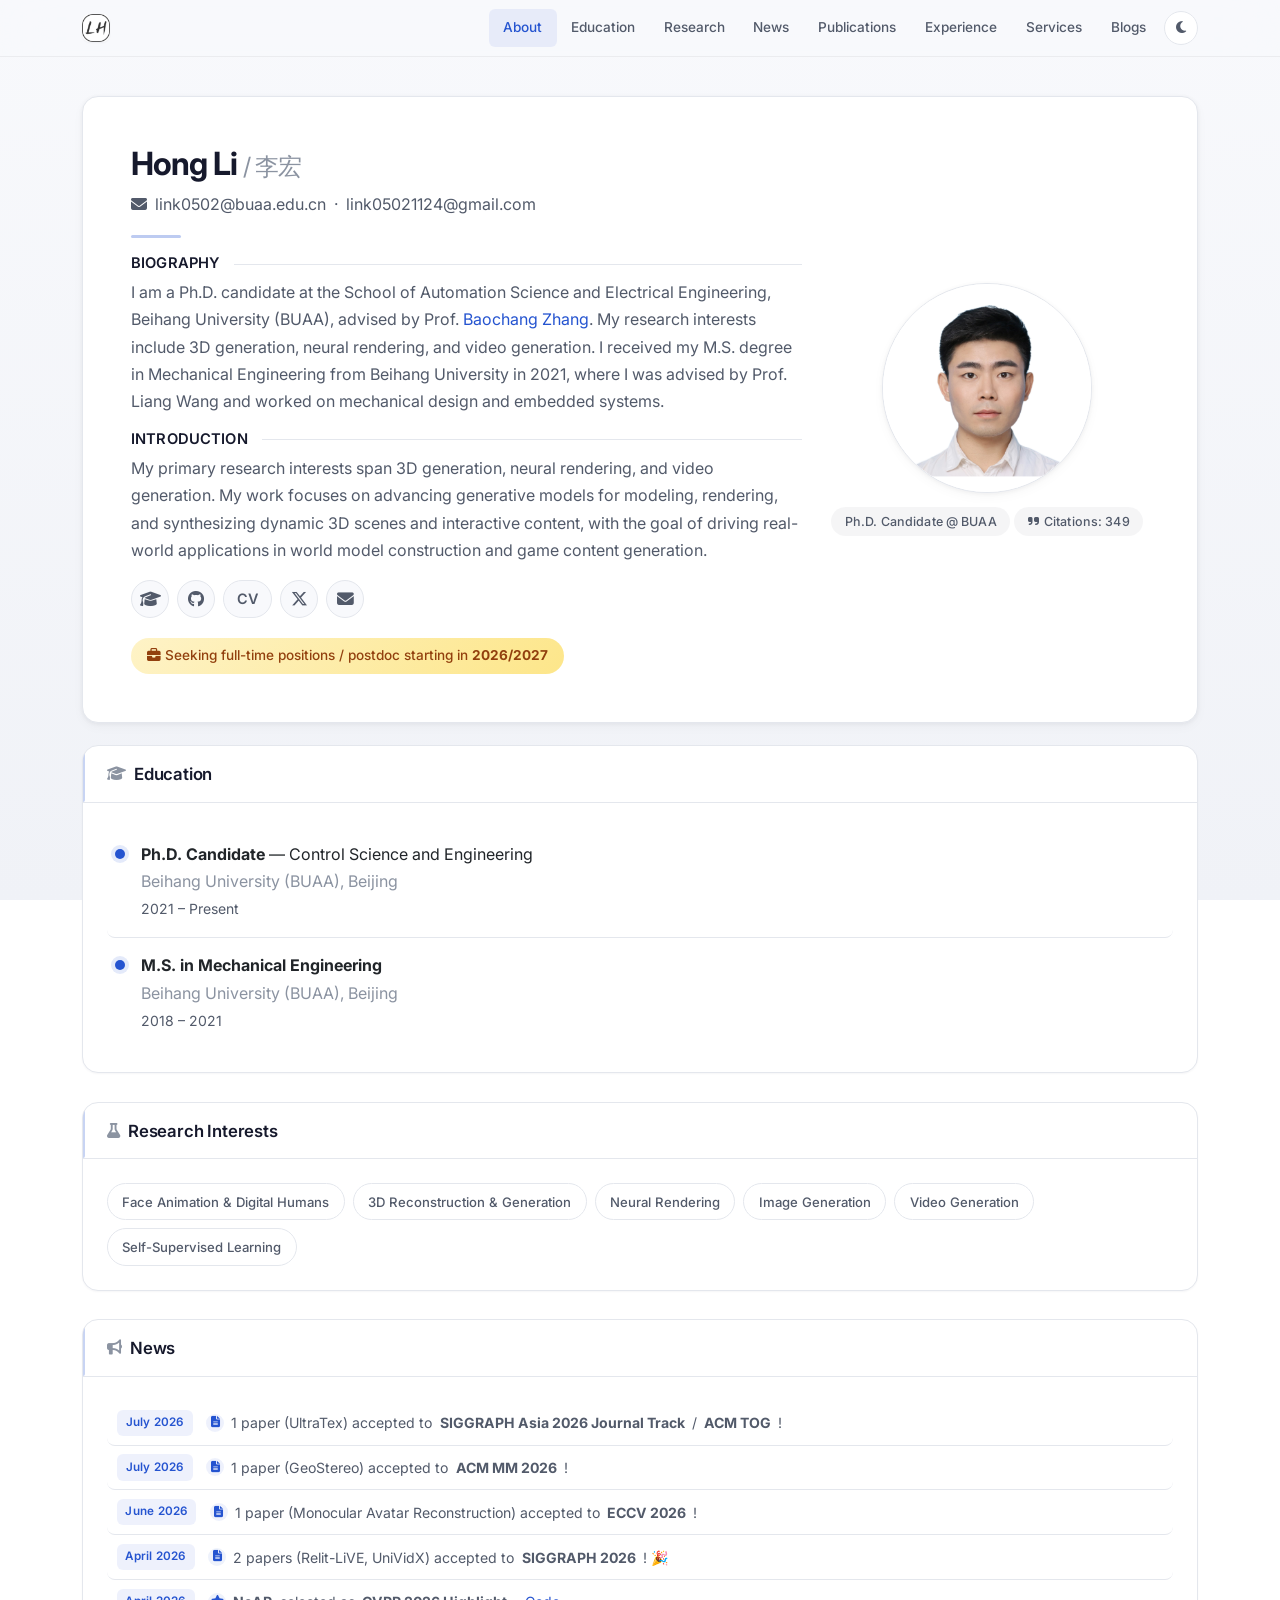
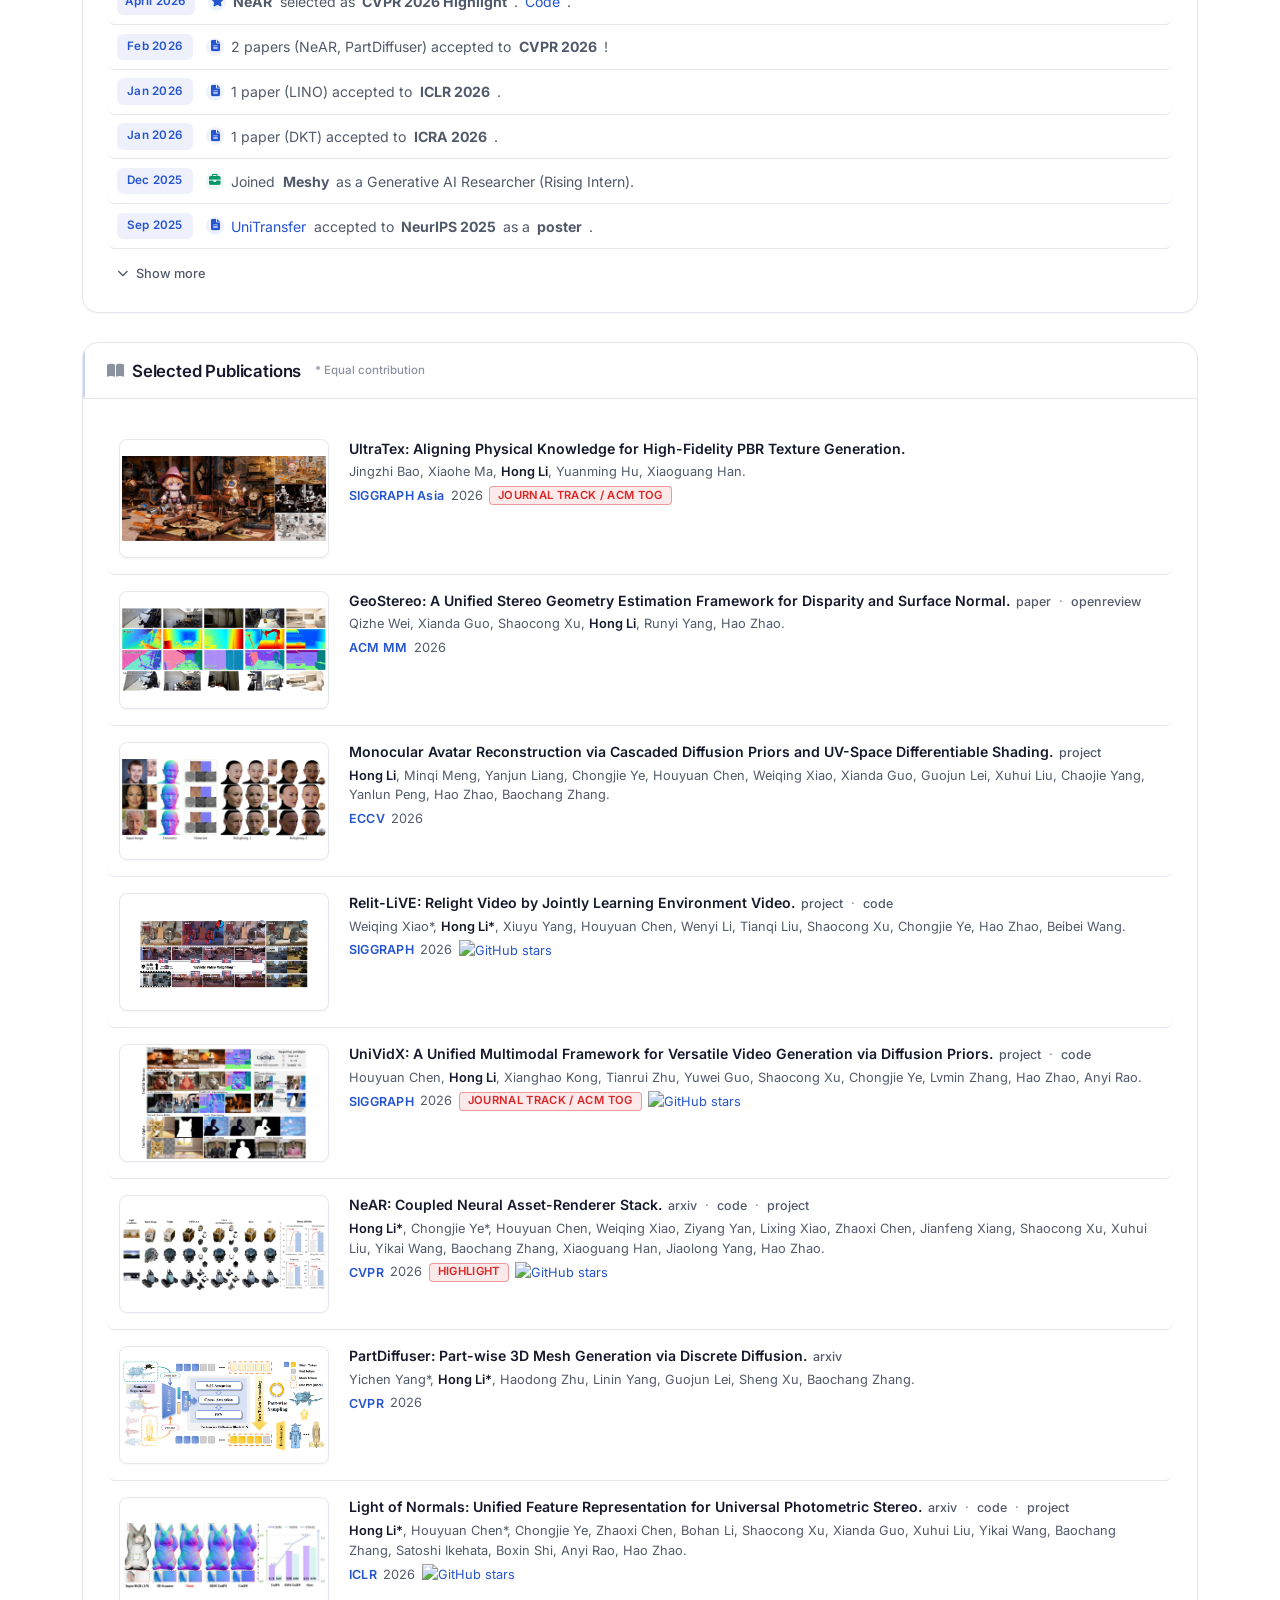
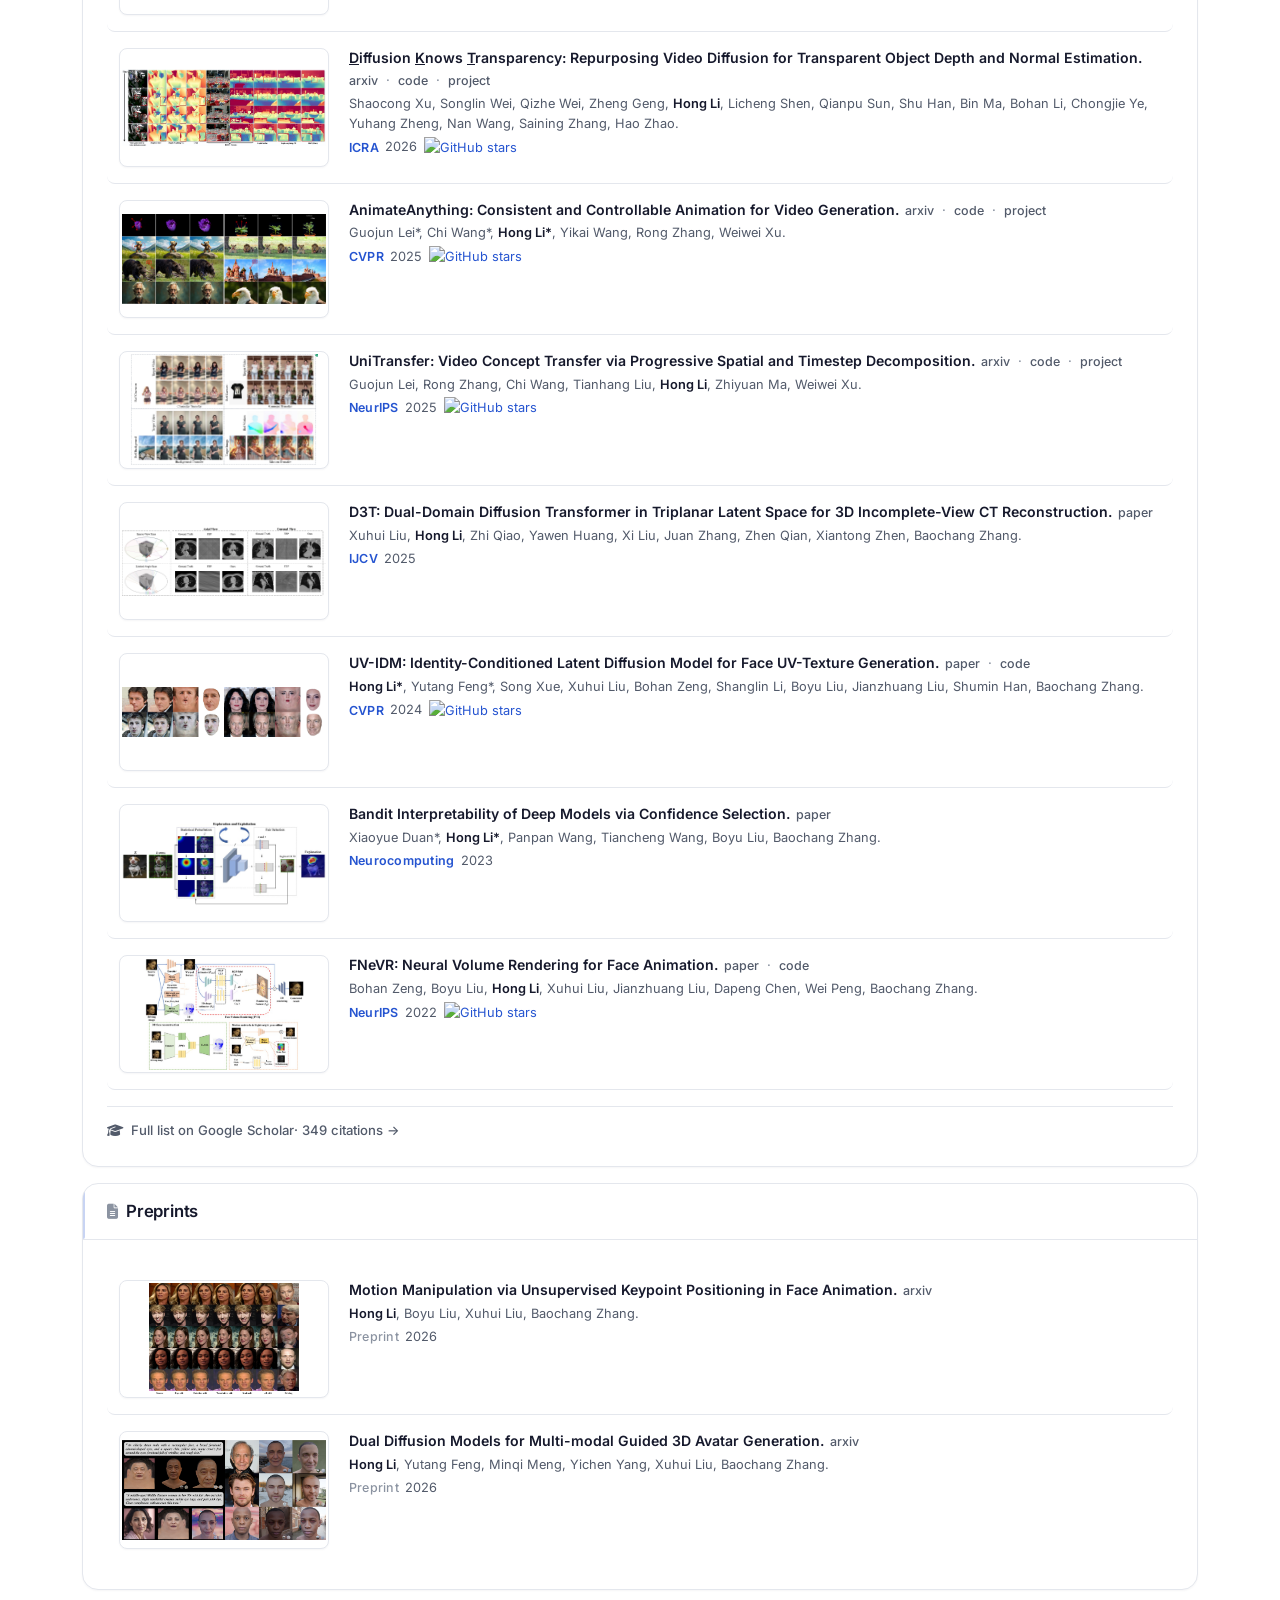
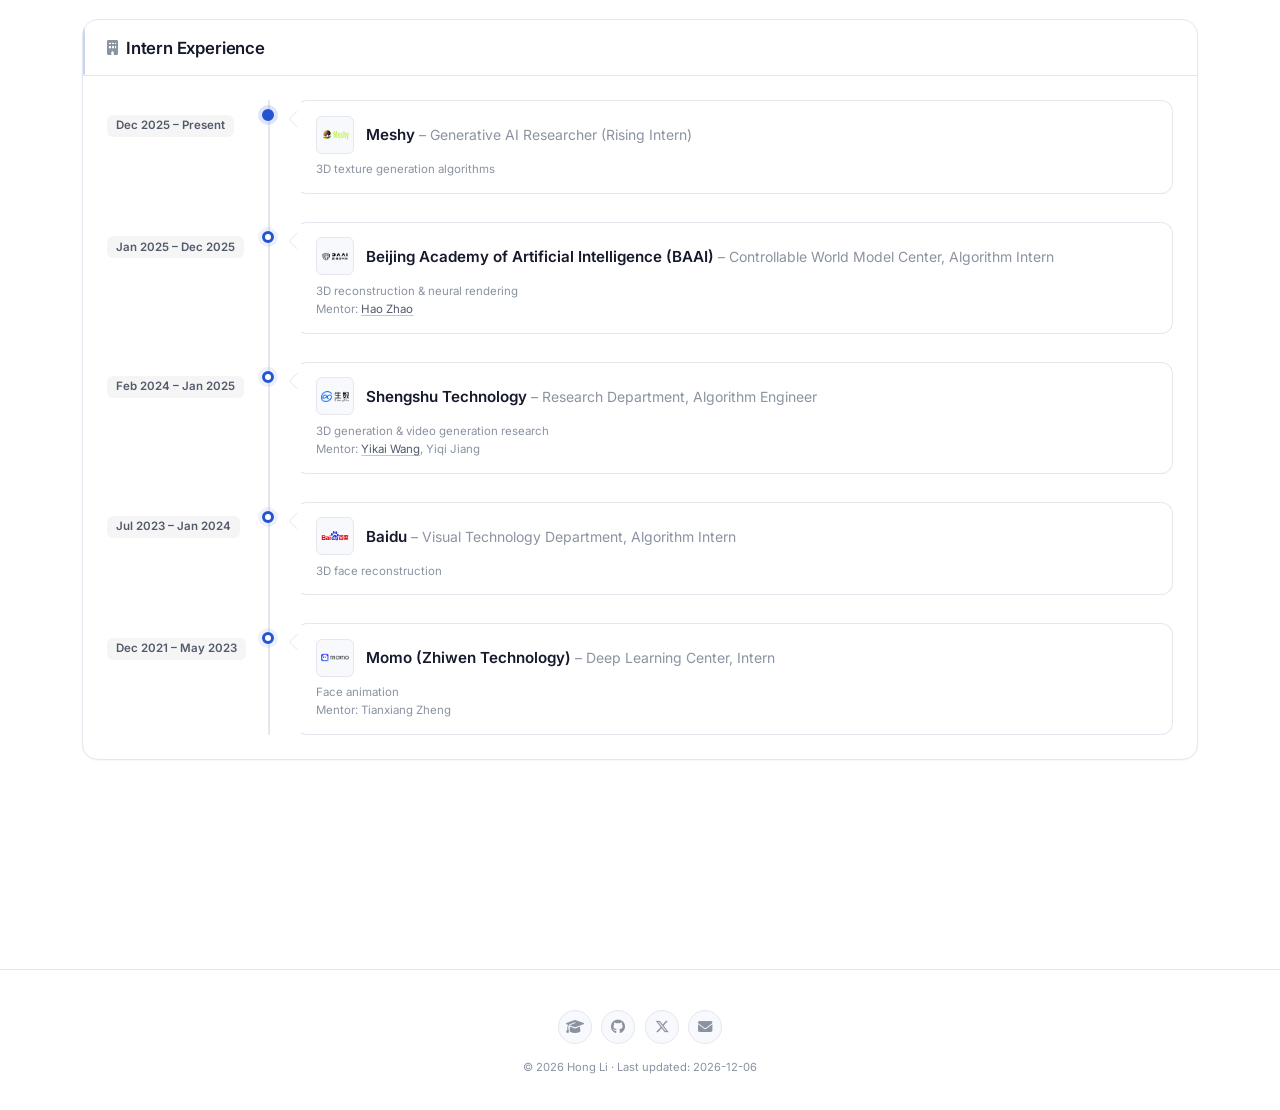
==== commit 3aca6c7a: "feat: style polish + daily Google Scholar citation stats - Color venue names with theme accent; drop" ====
--- a/index.html
+++ b/index.html
@@ -1,24 +1,30 @@
 <!DOCTYPE html>
 <html lang="en">
 <head>
-    <meta charset="utf-8">
-    <meta name="viewport" content="width=device-width, initial-scale=1">
-    <title>Hong Li - BUAA</title>
-    <link href="assets/images/H.ico" rel="shortcut icon">
-    <script>
-        (() => {
-            let savedTheme = null;
-            try {
-                savedTheme = localStorage.getItem('theme');
-            } catch (error) {
-                savedTheme = null;
-            }
-            const prefersDark = window.matchMedia('(prefers-color-scheme: dark)').matches;
-            document.documentElement.dataset.theme = savedTheme || (prefersDark ? 'dark' : 'light');
-        })();
-    </script>
-
-    <link rel="preconnect" href="https://fonts.googleapis.com">
+    <meta charset="utf-8">
+    <meta name="viewport" content="width=device-width, initial-scale=1">
+    <title>Hong Li - BUAA</title>
+    <meta name="description" content="Hong Li (李宏) — Ph.D. candidate at Beihang University (BUAA) working on 3D generation, neural rendering, and video generation.">
+    <meta property="og:type" content="website">
+    <meta property="og:title" content="Hong Li — Ph.D. Candidate @ BUAA">
+    <meta property="og:description" content="Research on 3D generation, neural rendering, and video generation. Publications at CVPR, SIGGRAPH, NeurIPS, ICLR, ECCV.">
+    <meta property="og:image" content="https://luh1124.github.io/hongli.github.io/assets/images/profile.png">
+    <meta name="twitter:card" content="summary">
+    <link href="assets/images/H.ico" rel="shortcut icon">
+    <script>
+        (() => {
+            let savedTheme = null;
+            try {
+                savedTheme = localStorage.getItem('theme');
+            } catch (error) {
+                savedTheme = null;
+            }
+            const prefersDark = window.matchMedia('(prefers-color-scheme: dark)').matches;
+            document.documentElement.dataset.theme = savedTheme || (prefersDark ? 'dark' : 'light');
+        })();
+    </script>
+
+    <link rel="preconnect" href="https://fonts.googleapis.com">
     <link rel="preconnect" href="https://fonts.gstatic.com" crossorigin>
     <link href="https://fonts.googleapis.com/css2?family=Inter:wght@300;400;500;600;700&display=swap" rel="stylesheet">
 
@@ -47,17 +53,17 @@
                 <li class="nav-item"><a class="nav-link" href="#education">Education</a></li>
                 <li class="nav-item"><a class="nav-link" href="#research">Research</a></li>
                 <li class="nav-item"><a class="nav-link" href="#news">News</a></li>
-                <li class="nav-item"><a class="nav-link" href="#publications">Publications</a></li>
-                <li class="nav-item"><a class="nav-link" href="#experience">Experience</a></li>
-                <li class="nav-item"><a class="nav-link" href="#services">Services</a></li>
-                <li class="nav-item"><a class="nav-link" href="blogs.html">Blogs</a></li>
-                <li class="nav-item nav-theme-item">
-                    <button class="theme-toggle" id="themeToggle" type="button" aria-label="Switch to dark mode" title="Switch theme">
-                        <i class="fa-solid fa-moon"></i>
-                    </button>
-                </li>
-            </ul>
-        </div>
+                <li class="nav-item"><a class="nav-link" href="#publications">Publications</a></li>
+                <li class="nav-item"><a class="nav-link" href="#experience">Experience</a></li>
+                <li class="nav-item"><a class="nav-link" href="#services">Services</a></li>
+                <li class="nav-item"><a class="nav-link" href="blogs.html">Blogs</a></li>
+                <li class="nav-item nav-theme-item">
+                    <button class="theme-toggle" id="themeToggle" type="button" aria-label="Switch to dark mode" title="Switch theme">
+                        <i class="fa-solid fa-moon"></i>
+                    </button>
+                </li>
+            </ul>
+        </div>
     </div>
 </nav>
 
@@ -93,8 +99,8 @@
                             <a href="https://x.com/HongLi0502" title="Twitter / X"><i class="fa-brands fa-x-twitter"></i></a>
                             <a href="mailto:link0502@buaa.edu.cn" title="Email"><i class="fa-solid fa-envelope"></i></a>
                         </div>
-                        <p class="hero-seeking mt-3 mb-0">
-                            Seeking full-time positions/postdoc starting in <strong>2026/2027</strong>.
+                        <p class="mt-3 mb-0">
+                            <span class="hiring-notice"><i class="fa-solid fa-briefcase me-1"></i>Seeking full-time positions / postdoc starting in <strong>2026/2027</strong></span>
                         </p>
                     </div>
                     <div class="col-lg-4 text-center mt-4 mt-lg-0">
@@ -105,6 +111,7 @@
                         </div>
                         <div class="hero-identity">
                             <span class="hero-identity-tag">Ph.D. Candidate @ BUAA</span>
+                            <a class="hero-identity-tag scholar-stat" href="https://scholar.google.com/citations?user=5FBYzP8AAAAJ" target="_blank" rel="noopener noreferrer" title="Google Scholar citations"><i class="fa-solid fa-quote-right me-1"></i>Citations: <span data-scholar-citations></span></a>
                         </div>
                     </div>
                 </div>
@@ -171,12 +178,12 @@
                 <h4><i class="fa-solid fa-bullhorn me-2"></i>News</h4>
             </div>
             <div class="card-body p-4">
-                <ul class="news-list" id="newsList">
-                    <li><span class="news-date">July 2026</span><span class="news-body"><i class="fa-solid fa-file-lines news-icon news-icon-paper"></i>1 paper (UltraTex) accepted to <strong>SIGGRAPH Asia 2026 Journal Track</strong> / <strong>ACM TOG</strong>!</span></li>
-                    <li><span class="news-date">July 2026</span><span class="news-body"><i class="fa-solid fa-file-lines news-icon news-icon-paper"></i>1 paper (GeoStereo) accepted to <strong>ACM MM 2026</strong>!</span></li>
-                    <li><span class="news-date">June 2026</span><span class="news-body"><i class="fa-solid fa-file-lines news-icon news-icon-paper"></i>1 paper (Monocular Avatar Reconstruction) accepted to <strong>ECCV 2026</strong>!</span></li>
-                    <li><span class="news-date">April 2026</span><span class="news-body"><i class="fa-solid fa-file-lines news-icon news-icon-paper"></i>2 papers (Relit-LiVE, UniVidX) accepted to <strong>SIGGRAPH 2026</strong>! 🎉</span></li>
-                    <li><span class="news-date">April 2026</span><span class="news-body"><i class="fa-solid fa-star news-icon news-icon-paper"></i><strong>NeAR</strong> selected as <strong>CVPR 2026 Highlight</strong>. <a href="https://github.com/Luh1124/NeAR" target="_blank" rel="noopener noreferrer">Code</a>.</span></li>
+                <ul class="news-list" id="newsList">
+                    <li><span class="news-date">July 2026</span><span class="news-body"><i class="fa-solid fa-file-lines news-icon news-icon-paper"></i>1 paper (UltraTex) accepted to <strong>SIGGRAPH Asia 2026 Journal Track</strong> / <strong>ACM TOG</strong>!</span></li>
+                    <li><span class="news-date">July 2026</span><span class="news-body"><i class="fa-solid fa-file-lines news-icon news-icon-paper"></i>1 paper (GeoStereo) accepted to <strong>ACM MM 2026</strong>!</span></li>
+                    <li><span class="news-date">June 2026</span><span class="news-body"><i class="fa-solid fa-file-lines news-icon news-icon-paper"></i>1 paper (Monocular Avatar Reconstruction) accepted to <strong>ECCV 2026</strong>!</span></li>
+                    <li><span class="news-date">April 2026</span><span class="news-body"><i class="fa-solid fa-file-lines news-icon news-icon-paper"></i>2 papers (Relit-LiVE, UniVidX) accepted to <strong>SIGGRAPH 2026</strong>! 🎉</span></li>
+                    <li><span class="news-date">April 2026</span><span class="news-body"><i class="fa-solid fa-star news-icon news-icon-paper"></i><strong>NeAR</strong> selected as <strong>CVPR 2026 Highlight</strong>. <a href="https://github.com/Luh1124/NeAR" target="_blank" rel="noopener noreferrer">Code</a>.</span></li>
                     <li><span class="news-date">Feb 2026</span><span class="news-body"><i class="fa-solid fa-file-lines news-icon news-icon-paper"></i>2 papers (NeAR, PartDiffuser) accepted to <strong>CVPR 2026</strong>!</span></li>
                     <li><span class="news-date">Jan 2026</span><span class="news-body"><i class="fa-solid fa-file-lines news-icon news-icon-paper"></i>1 paper (LINO) accepted to <strong>ICLR 2026</strong>.</span></li>
                     <li><span class="news-date">Jan 2026</span><span class="news-body"><i class="fa-solid fa-file-lines news-icon news-icon-paper"></i>1 paper (DKT) accepted to <strong>ICRA 2026</strong>.</span></li>
@@ -205,81 +212,81 @@
                     <h4><i class="fa-solid fa-book-open me-2"></i>Selected Publications</h4>
                     <span class="pub-contrib-note">* Equal contribution</span>
                 </div>
-            </div>
-            <div class="card-body p-4">
-                <!-- UltraTex -->
-                <div class="pub-item">
-                    <div class="pub-thumb">
-                        <img src="Projects/ultratex/teaser.jpg" alt="UltraTex" loading="lazy" onerror="this.onerror=null;this.src='assets/images/teaser-placeholder.svg';">
-                    </div>
-                    <div class="pub-info">
-                        <div class="pub-title-line">
-                            <span class="pub-title">UltraTex: Aligning Physical Knowledge for High-Fidelity PBR Texture Generation.</span>
-                        </div>
-                        <p class="pub-authors">Jingzhi Bao, Xiaohe Ma, <strong>Hong Li</strong>, Yuanming Hu, Xiaoguang Han.</p>
-                        <p class="pub-venue"><strong class="venue-tog">SIGGRAPH Asia</strong> 2026 <span class="pub-highlight">Journal Track / ACM TOG</span></p>
-                    </div>
-                </div>
-
-                <!-- GeoStereo -->
-                <div class="pub-item">
-                    <div class="pub-thumb">
-                        <img src="Projects/GeoStereo/teaser.png" alt="GeoStereo" loading="lazy">
-                    </div>
-                    <div class="pub-info">
-                        <div class="pub-title-line">
-                            <span class="pub-title">GeoStereo: A Unified Stereo Geometry Estimation Framework for Disparity and Surface Normal.</span>
-                            <span class="pub-inline-links">
-                                <a href="https://openreview.net/pdf?id=bemQ8NstY0">paper</a>
-                                <a href="https://openreview.net/forum?id=bemQ8NstY0">openreview</a>
-                            </span>
-                        </div>
-                        <p class="pub-authors">Qizhe Wei, Xianda Guo, Shaocong Xu, <strong>Hong Li</strong>, Runyi Yang, Hao Zhao.</p>
-                        <p class="pub-venue"><strong>ACM MM</strong> 2026</p>
-                    </div>
-                </div>
-
-                <!-- FacePBR -->
-                <div class="pub-item">
-                    <div class="pub-thumb">
-                        <img src="Projects/FacePBR/teaser.png" alt="Monocular Avatar Reconstruction" loading="lazy" onerror="this.onerror=null;this.src='assets/images/teaser-placeholder.svg';">
-                    </div>
-                    <div class="pub-info">
-                        <div class="pub-title-line">
-                            <span class="pub-title">Monocular Avatar Reconstruction via Cascaded Diffusion Priors and UV-Space Differentiable Shading.</span>
-                            <span class="pub-inline-links">
-                                <a href="https://luh1124.github.io/MARCUS-Avatar-Projectpage/">project</a>
-                            </span>
-                        </div>
-                        <p class="pub-authors"><strong>Hong Li</strong>, Minqi Meng, Yanjun Liang, Chongjie Ye, Houyuan Chen, Weiqing Xiao, Xianda Guo, Guojun Lei, Xuhui Liu, Chaojie Yang, Yanlun Peng, Hao Zhao, Baochang Zhang.</p>
-                        <p class="pub-venue"><strong class="venue-eccv">ECCV</strong> 2026</p>
-                    </div>
-                </div>
-
-                <!-- Relit-LiVE -->
-                <div class="pub-item">
-                    <div class="pub-thumb">
-                        <video class="pub-video" poster="Projects/Relit-LiVE/teaser.jpg" autoplay muted loop playsinline preload="metadata" aria-label="Relit-LiVE video preview">
-                            <source src="Projects/Relit-LiVE/video.mp4" type="video/mp4">
-                            <img src="Projects/Relit-LiVE/teaser.jpg" alt="Relit-LiVE" loading="lazy" onerror="this.onerror=null;this.src='assets/images/teaser-placeholder.svg';">
-                        </video>
-                    </div>
-                    <div class="pub-info">
-                        <div class="pub-title-line">
-                            <span class="pub-title">Relit-LiVE: Relight Video by Jointly Learning Environment Video.</span>
-                            <span class="pub-inline-links">
-                                <a href="https://zhuxing0.github.io/projects/Relit-LiVE/">project</a>
-                                <a href="https://github.com/zhuxing0/Relit-LiVE">code</a>
-                            </span>
-                        </div>
-                        <p class="pub-authors">Weiqing Xiao*, <strong>Hong Li*</strong>, Xiuyu Yang, Houyuan Chen, Wenyi Li, Tianqi Liu, Shaocong Xu, Chongjie Ye, Hao Zhao, Beibei Wang.</p>
-                        <p class="pub-venue"><strong class="venue-tog">SIGGRAPH</strong> 2026 <a href="https://github.com/zhuxing0/Relit-LiVE/stargazers"><img alt="GitHub stars" src="https://img.shields.io/github/stars/zhuxing0/Relit-LiVE?style=social" style="height:16px;vertical-align:middle"></a></p>
-                    </div>
-                </div>
-
-                <!-- UniVidX -->
-                <div class="pub-item">
-                    <div class="pub-thumb">
+            </div>
+            <div class="card-body p-4">
+                <!-- UltraTex -->
+                <div class="pub-item">
+                    <div class="pub-thumb">
+                        <img src="Projects/ultratex/teaser.jpg" alt="UltraTex" loading="lazy" onerror="this.onerror=null;this.src='assets/images/teaser-placeholder.svg';">
+                    </div>
+                    <div class="pub-info">
+                        <div class="pub-title-line">
+                            <span class="pub-title">UltraTex: Aligning Physical Knowledge for High-Fidelity PBR Texture Generation.</span>
+                        </div>
+                        <p class="pub-authors">Jingzhi Bao, Xiaohe Ma, <strong>Hong Li</strong>, Yuanming Hu, Xiaoguang Han.</p>
+                        <p class="pub-venue"><strong class="venue-tog">SIGGRAPH Asia</strong> 2026 <span class="pub-highlight">Journal Track / ACM TOG</span></p>
+                    </div>
+                </div>
+
+                <!-- GeoStereo -->
+                <div class="pub-item">
+                    <div class="pub-thumb">
+                        <img src="Projects/GeoStereo/teaser.png" alt="GeoStereo" loading="lazy">
+                    </div>
+                    <div class="pub-info">
+                        <div class="pub-title-line">
+                            <span class="pub-title">GeoStereo: A Unified Stereo Geometry Estimation Framework for Disparity and Surface Normal.</span>
+                            <span class="pub-inline-links">
+                                <a href="https://openreview.net/pdf?id=bemQ8NstY0">paper</a>
+                                <a href="https://openreview.net/forum?id=bemQ8NstY0">openreview</a>
+                            </span>
+                        </div>
+                        <p class="pub-authors">Qizhe Wei, Xianda Guo, Shaocong Xu, <strong>Hong Li</strong>, Runyi Yang, Hao Zhao.</p>
+                        <p class="pub-venue"><strong>ACM MM</strong> 2026</p>
+                    </div>
+                </div>
+
+                <!-- FacePBR -->
+                <div class="pub-item">
+                    <div class="pub-thumb">
+                        <img src="Projects/FacePBR/teaser.png" alt="Monocular Avatar Reconstruction" loading="lazy" onerror="this.onerror=null;this.src='assets/images/teaser-placeholder.svg';">
+                    </div>
+                    <div class="pub-info">
+                        <div class="pub-title-line">
+                            <span class="pub-title">Monocular Avatar Reconstruction via Cascaded Diffusion Priors and UV-Space Differentiable Shading.</span>
+                            <span class="pub-inline-links">
+                                <a href="https://luh1124.github.io/MARCUS-Avatar-Projectpage/">project</a>
+                            </span>
+                        </div>
+                        <p class="pub-authors"><strong>Hong Li</strong>, Minqi Meng, Yanjun Liang, Chongjie Ye, Houyuan Chen, Weiqing Xiao, Xianda Guo, Guojun Lei, Xuhui Liu, Chaojie Yang, Yanlun Peng, Hao Zhao, Baochang Zhang.</p>
+                        <p class="pub-venue"><strong class="venue-eccv">ECCV</strong> 2026</p>
+                    </div>
+                </div>
+
+                <!-- Relit-LiVE -->
+                <div class="pub-item">
+                    <div class="pub-thumb">
+                        <video class="pub-video" poster="Projects/Relit-LiVE/teaser.jpg" autoplay muted loop playsinline preload="metadata" aria-label="Relit-LiVE video preview">
+                            <source src="Projects/Relit-LiVE/video.mp4" type="video/mp4">
+                            <img src="Projects/Relit-LiVE/teaser.jpg" alt="Relit-LiVE" loading="lazy" onerror="this.onerror=null;this.src='assets/images/teaser-placeholder.svg';">
+                        </video>
+                    </div>
+                    <div class="pub-info">
+                        <div class="pub-title-line">
+                            <span class="pub-title">Relit-LiVE: Relight Video by Jointly Learning Environment Video.</span>
+                            <span class="pub-inline-links">
+                                <a href="https://zhuxing0.github.io/projects/Relit-LiVE/">project</a>
+                                <a href="https://github.com/zhuxing0/Relit-LiVE">code</a>
+                            </span>
+                        </div>
+                        <p class="pub-authors">Weiqing Xiao*, <strong>Hong Li*</strong>, Xiuyu Yang, Houyuan Chen, Wenyi Li, Tianqi Liu, Shaocong Xu, Chongjie Ye, Hao Zhao, Beibei Wang.</p>
+                        <p class="pub-venue"><strong class="venue-tog">SIGGRAPH</strong> 2026 <a href="https://github.com/zhuxing0/Relit-LiVE/stargazers"><img alt="GitHub stars" loading="lazy" src="https://img.shields.io/github/stars/zhuxing0/Relit-LiVE?style=social" style="height:16px;vertical-align:middle"></a></p>
+                    </div>
+                </div>
+
+                <!-- UniVidX -->
+                <div class="pub-item">
+                    <div class="pub-thumb">
                         <img src="Projects/UniVidX/teaser.jpg" alt="UniVidX" loading="lazy" onerror="this.onerror=null;this.src='assets/images/teaser-placeholder.svg';">
                     </div>
                     <div class="pub-info">
@@ -291,7 +298,7 @@
                             </span>
                         </div>
                         <p class="pub-authors">Houyuan Chen, <strong>Hong Li</strong>, Xianghao Kong, Tianrui Zhu, Yuwei Guo, Shaocong Xu, Chongjie Ye, Lvmin Zhang, Hao Zhao, Anyi Rao.</p>
-                        <p class="pub-venue"><strong class="venue-tog">SIGGRAPH</strong> 2026 <span class="pub-highlight">Journal Track / ACM TOG</span> <a href="https://github.com/houyuanchen111/UniVidX/stargazers"><img alt="GitHub stars" src="https://img.shields.io/github/stars/houyuanchen111/UniVidX?style=social" style="height:16px;vertical-align:middle"></a></p>
+                        <p class="pub-venue"><strong class="venue-tog">SIGGRAPH</strong> 2026 <span class="pub-highlight">Journal Track / ACM TOG</span> <a href="https://github.com/houyuanchen111/UniVidX/stargazers"><img alt="GitHub stars" loading="lazy" src="https://img.shields.io/github/stars/houyuanchen111/UniVidX?style=social" style="height:16px;vertical-align:middle"></a></p>
                     </div>
                 </div>
 
@@ -310,7 +317,7 @@
                             </span>
                         </div>
                         <p class="pub-authors"><strong>Hong Li*</strong>, Chongjie Ye*, Houyuan Chen, Weiqing Xiao, Ziyang Yan, Lixing Xiao, Zhaoxi Chen, Jianfeng Xiang, Shaocong Xu, Xuhui Liu, Yikai Wang, Baochang Zhang, Xiaoguang Han, Jiaolong Yang, Hao Zhao.</p>
-                        <p class="pub-venue"><strong class="venue-cvpr">CVPR</strong> 2026 <span class="pub-highlight">Highlight</span> <a href="https://github.com/Luh1124/NeAR/stargazers"><img alt="GitHub stars" src="https://img.shields.io/github/stars/Luh1124/NeAR?style=social" style="height:16px;vertical-align:middle"></a></p>
+                        <p class="pub-venue"><strong class="venue-cvpr">CVPR</strong> 2026 <span class="pub-highlight">Highlight</span> <a href="https://github.com/Luh1124/NeAR/stargazers"><img alt="GitHub stars" loading="lazy" src="https://img.shields.io/github/stars/Luh1124/NeAR?style=social" style="height:16px;vertical-align:middle"></a></p>
                     </div>
                 </div>
 
@@ -346,7 +353,7 @@
                             </span>
                         </div>
                         <p class="pub-authors"><strong>Hong Li*</strong>, Houyuan Chen*, Chongjie Ye, Zhaoxi Chen, Bohan Li, Shaocong Xu, Xianda Guo, Xuhui Liu, Yikai Wang, Baochang Zhang, Satoshi Ikehata, Boxin Shi, Anyi Rao, Hao Zhao.</p>
-                        <p class="pub-venue"><strong class="venue-iclr">ICLR</strong> 2026 <a href="https://github.com/houyuanchen111/LINO_UniPS/stargazers"><img alt="GitHub stars" src="https://img.shields.io/github/stars/houyuanchen111/LINO_UniPS?style=social" style="height:16px;vertical-align:middle"></a></p>
+                        <p class="pub-venue"><strong class="venue-iclr">ICLR</strong> 2026 <a href="https://github.com/houyuanchen111/LINO_UniPS/stargazers"><img alt="GitHub stars" loading="lazy" src="https://img.shields.io/github/stars/houyuanchen111/LINO_UniPS?style=social" style="height:16px;vertical-align:middle"></a></p>
                     </div>
                 </div>
 
@@ -365,7 +372,7 @@
                             </span>
                         </div>
                         <p class="pub-authors">Shaocong Xu, Songlin Wei, Qizhe Wei, Zheng Geng, <strong>Hong Li</strong>, Licheng Shen, Qianpu Sun, Shu Han, Bin Ma, Bohan Li, Chongjie Ye, Yuhang Zheng, Nan Wang, Saining Zhang, Hao Zhao.</p>
-                        <p class="pub-venue"><strong class="venue-icra">ICRA</strong> 2026 <a href="https://github.com/Daniellli/DKT/stargazers"><img alt="GitHub stars" src="https://img.shields.io/github/stars/Daniellli/DKT?style=social" style="height:16px;vertical-align:middle"></a></p>
+                        <p class="pub-venue"><strong class="venue-icra">ICRA</strong> 2026 <a href="https://github.com/Daniellli/DKT/stargazers"><img alt="GitHub stars" loading="lazy" src="https://img.shields.io/github/stars/Daniellli/DKT?style=social" style="height:16px;vertical-align:middle"></a></p>
                     </div>
                 </div>
 
@@ -384,7 +391,7 @@
                             </span>
                         </div>
                         <p class="pub-authors">Guojun Lei*, Chi Wang*, <strong>Hong Li*</strong>, Yikai Wang, Rong Zhang, Weiwei Xu.</p>
-                        <p class="pub-venue"><strong class="venue-cvpr">CVPR</strong> 2025 <a href="https://github.com/yu-shaonian/AnimateAnything/stargazers"><img alt="GitHub stars" src="https://img.shields.io/github/stars/yu-shaonian/AnimateAnything?style=social" style="height:16px;vertical-align:middle"></a></p>
+                        <p class="pub-venue"><strong class="venue-cvpr">CVPR</strong> 2025 <a href="https://github.com/yu-shaonian/AnimateAnything/stargazers"><img alt="GitHub stars" loading="lazy" src="https://img.shields.io/github/stars/yu-shaonian/AnimateAnything?style=social" style="height:16px;vertical-align:middle"></a></p>
                     </div>
                 </div>
 
@@ -403,7 +410,7 @@
                             </span>
                         </div>
                         <p class="pub-authors">Guojun Lei, Rong Zhang, Chi Wang, Tianhang Liu, <strong>Hong Li</strong>, Zhiyuan Ma, Weiwei Xu.</p>
-                        <p class="pub-venue"><strong class="venue-neurips">NeurIPS</strong> 2025 <a href="https://github.com/anonymous-name-9/UniTransfer/stargazers"><img alt="GitHub stars" src="https://img.shields.io/github/stars/anonymous-name-9/UniTransfer?style=social" style="height:16px;vertical-align:middle"></a></p>
+                        <p class="pub-venue"><strong class="venue-neurips">NeurIPS</strong> 2025 <a href="https://github.com/anonymous-name-9/UniTransfer/stargazers"><img alt="GitHub stars" loading="lazy" src="https://img.shields.io/github/stars/anonymous-name-9/UniTransfer?style=social" style="height:16px;vertical-align:middle"></a></p>
                     </div>
                 </div>
 
@@ -438,7 +445,7 @@
                             </span>
                         </div>
                         <p class="pub-authors"><strong>Hong Li*</strong>, Yutang Feng*, Song Xue, Xuhui Liu, Bohan Zeng, Shanglin Li, Boyu Liu, Jianzhuang Liu, Shumin Han, Baochang Zhang.</p>
-                        <p class="pub-venue"><strong class="venue-cvpr">CVPR</strong> 2024 <a href="https://github.com/Luh1124/UV-IDM/stargazers"><img alt="GitHub stars" src="https://img.shields.io/github/stars/Luh1124/UV-IDM?style=social" style="height:16px;vertical-align:middle"></a></p>
+                        <p class="pub-venue"><strong class="venue-cvpr">CVPR</strong> 2024 <a href="https://github.com/Luh1124/UV-IDM/stargazers"><img alt="GitHub stars" loading="lazy" src="https://img.shields.io/github/stars/Luh1124/UV-IDM?style=social" style="height:16px;vertical-align:middle"></a></p>
                     </div>
                 </div>
 
@@ -473,13 +480,13 @@
                             </span>
                         </div>
                         <p class="pub-authors">Bohan Zeng, Boyu Liu, <strong>Hong Li</strong>, Xuhui Liu, Jianzhuang Liu, Dapeng Chen, Wei Peng, Baochang Zhang.</p>
-                        <p class="pub-venue"><strong class="venue-neurips">NeurIPS</strong> 2022 <a href="https://github.com/zengbohan0217/FNeVR/stargazers"><img alt="GitHub stars" src="https://img.shields.io/github/stars/zengbohan0217/FNeVR?style=social" style="height:16px;vertical-align:middle"></a></p>
+                        <p class="pub-venue"><strong class="venue-neurips">NeurIPS</strong> 2022 <a href="https://github.com/zengbohan0217/FNeVR/stargazers"><img alt="GitHub stars" loading="lazy" src="https://img.shields.io/github/stars/zengbohan0217/FNeVR?style=social" style="height:16px;vertical-align:middle"></a></p>
                     </div>
                 </div>
 
                 <p class="pub-scholar-link">
                     <a href="https://scholar.google.com/citations?user=5FBYzP8AAAAJ">
-                        <i class="fa-solid fa-graduation-cap me-1"></i> Full list on Google Scholar &rarr;
+                        <i class="fa-solid fa-graduation-cap me-1"></i> Full list on Google Scholar<span class="scholar-stat"> &middot; <span data-scholar-citations></span> citations</span> &rarr;
                     </a>
                 </p>
 
@@ -666,12 +673,12 @@
                     <div class="services-tags research-tags" aria-label="Reviewer venues">
                         <span class="research-tag">CVPR</span>
                         <span class="research-tag">NeurIPS</span>
-                        <span class="research-tag">ICLR</span>
-                        <span class="research-tag">ECCV</span>
-                        <span class="research-tag">ACM MM</span>
-                        <span class="research-tag">WACV</span>
-                        <span class="research-tag">ICME</span>
-                    </div>
+                        <span class="research-tag">ICLR</span>
+                        <span class="research-tag">ECCV</span>
+                        <span class="research-tag">ACM MM</span>
+                        <span class="research-tag">WACV</span>
+                        <span class="research-tag">ICME</span>
+                    </div>
                 </div>
             </div>
         </div>
@@ -689,7 +696,7 @@
                 <a href="mailto:link0502@buaa.edu.cn" title="Email"><i class="fa-solid fa-envelope"></i></a>
             </div>
             <div class="footer-meta">
-                <small>&copy; <script>document.write(new Date().getFullYear());</script> Hong Li &middot; Last updated: <script>document.write(new Date(document.lastModified).toISOString().slice(0,10));</script></small>
+                <small>&copy; <span data-footer-year>2026</span> Hong Li &middot; Last updated: <span data-footer-updated></span></small>
             </div>
         </div>
     </div>
--- a/assets/css/global.css
+++ b/assets/css/global.css
@@ -1,9 +1,9 @@
 @charset "utf-8";
 
 /* ===== CSS Custom Properties ===== */
-:root {
-    color-scheme: light;
-    --color-bg: #f8f9fc;
+:root {
+    color-scheme: light;
+    --color-bg: #f8f9fc;
     --color-bg-alt: #f0f2f7;
     --color-surface: #ffffff;
     --color-text: #16192c;
@@ -37,37 +37,37 @@
 
     --font-body: 'Inter', -apple-system, BlinkMacSystemFont, 'Segoe UI', sans-serif;
     --transition: 0.25s cubic-bezier(0.4, 0, 0.2, 1);
-    --transition-slow: 0.4s cubic-bezier(0.4, 0, 0.2, 1);
-}
-
-:root[data-theme="dark"] {
-    color-scheme: dark;
-    --color-bg: #111827;
-    --color-bg-alt: #0b1020;
-    --color-surface: #171f2e;
-    --color-text: #eef2f8;
-    --color-text-secondary: #b6c0cf;
-    --color-text-muted: #8793a5;
-    --color-accent: #7aa7ff;
-    --color-accent-light: rgba(122, 167, 255, 0.14);
-    --color-accent-hover: #a9c5ff;
-    --color-venue: #ffb86b;
-    --color-highlight: #ff7b8a;
-    --color-border: #2a3547;
-    --color-divider: linear-gradient(135deg, #7aa7ff, #a78bfa, #ffb86b);
-    --color-divider-soft: linear-gradient(
-        135deg,
-        rgba(122, 167, 255, 0.5),
-        rgba(167, 139, 250, 0.45),
-        rgba(255, 184, 107, 0.45)
-    );
-
-    --shadow-xs: 0 1px 2px rgba(0, 0, 0, 0.22);
-    --shadow-sm: 0 1px 4px rgba(0, 0, 0, 0.22), 0 8px 24px rgba(0, 0, 0, 0.18);
-    --shadow-md: 0 2px 8px rgba(0, 0, 0, 0.24), 0 16px 36px rgba(0, 0, 0, 0.22);
-    --shadow-lg: 0 4px 12px rgba(0, 0, 0, 0.26), 0 20px 52px rgba(0, 0, 0, 0.24);
-    --shadow-accent: 0 4px 18px rgba(122, 167, 255, 0.2);
-}
+    --transition-slow: 0.4s cubic-bezier(0.4, 0, 0.2, 1);
+}
+
+:root[data-theme="dark"] {
+    color-scheme: dark;
+    --color-bg: #111827;
+    --color-bg-alt: #0b1020;
+    --color-surface: #171f2e;
+    --color-text: #eef2f8;
+    --color-text-secondary: #b6c0cf;
+    --color-text-muted: #8793a5;
+    --color-accent: #7aa7ff;
+    --color-accent-light: rgba(122, 167, 255, 0.14);
+    --color-accent-hover: #a9c5ff;
+    --color-venue: #ffb86b;
+    --color-highlight: #ff7b8a;
+    --color-border: #2a3547;
+    --color-divider: linear-gradient(135deg, #7aa7ff, #a78bfa, #ffb86b);
+    --color-divider-soft: linear-gradient(
+        135deg,
+        rgba(122, 167, 255, 0.5),
+        rgba(167, 139, 250, 0.45),
+        rgba(255, 184, 107, 0.45)
+    );
+
+    --shadow-xs: 0 1px 2px rgba(0, 0, 0, 0.22);
+    --shadow-sm: 0 1px 4px rgba(0, 0, 0, 0.22), 0 8px 24px rgba(0, 0, 0, 0.18);
+    --shadow-md: 0 2px 8px rgba(0, 0, 0, 0.24), 0 16px 36px rgba(0, 0, 0, 0.22);
+    --shadow-lg: 0 4px 12px rgba(0, 0, 0, 0.26), 0 20px 52px rgba(0, 0, 0, 0.24);
+    --shadow-accent: 0 4px 18px rgba(122, 167, 255, 0.2);
+}
 
 /* ===== Base ===== */
 *,
@@ -81,8 +81,8 @@
     scroll-padding-top: 80px;
 }
 
-body {
-    font-family: var(--font-body);
+body {
+    font-family: var(--font-body);
     background: linear-gradient(180deg, var(--color-bg) 0%, var(--color-bg-alt) 100%);
     background-attachment: fixed;
     color: var(--color-text);
@@ -90,24 +90,24 @@
     padding-top: 72px;
     -webkit-font-smoothing: antialiased;
     -moz-osx-font-smoothing: grayscale;
-    min-height: 100vh;
-}
-
-:root[data-theme="dark"] body {
-    --bs-body-color: var(--color-text);
-    --bs-body-bg: var(--color-bg);
-    --bs-secondary-color: var(--color-text-secondary);
-    --bs-tertiary-color: var(--color-text-muted);
-}
-
-.text-secondary,
-.text-body-secondary {
-    color: var(--color-text-secondary) !important;
-}
-
-.text-muted {
-    color: var(--color-text-muted) !important;
-}
+    min-height: 100vh;
+}
+
+:root[data-theme="dark"] body {
+    --bs-body-color: var(--color-text);
+    --bs-body-bg: var(--color-bg);
+    --bs-secondary-color: var(--color-text-secondary);
+    --bs-tertiary-color: var(--color-text-muted);
+}
+
+.text-secondary,
+.text-body-secondary {
+    color: var(--color-text-secondary) !important;
+}
+
+.text-muted {
+    color: var(--color-text-muted) !important;
+}
 
 a {
     color: var(--color-accent);
@@ -120,7 +120,7 @@
 }
 
 ::selection {
-    background: rgba(37, 84, 208, 0.15);
+    background: color-mix(in srgb, var(--color-accent) 18%, transparent);
     color: var(--color-text);
 }
 
@@ -137,29 +137,29 @@
 }
 
 /* ===== Navbar ===== */
-.navbar {
-    background: rgba(248, 249, 252, 0.8);
+.navbar {
+    background: rgba(248, 249, 252, 0.8);
     backdrop-filter: blur(24px) saturate(180%);
     -webkit-backdrop-filter: blur(24px) saturate(180%);
     border-bottom: 1px solid rgba(0, 0, 0, 0.05);
     padding: 0.55rem 0;
     transition: box-shadow var(--transition), background var(--transition);
-    margin-top: 0;
-}
-
-:root[data-theme="dark"] .navbar {
-    background: rgba(17, 24, 39, 0.82);
-    border-bottom-color: rgba(255, 255, 255, 0.08);
-}
-
-.navbar.scrolled {
-    background: rgba(255, 255, 255, 0.92);
-    box-shadow: var(--shadow-sm);
-}
-
-:root[data-theme="dark"] .navbar.scrolled {
-    background: rgba(23, 31, 46, 0.94);
-}
+    margin-top: 0;
+}
+
+:root[data-theme="dark"] .navbar {
+    background: rgba(17, 24, 39, 0.82);
+    border-bottom-color: rgba(255, 255, 255, 0.08);
+}
+
+.navbar.scrolled {
+    background: rgba(255, 255, 255, 0.92);
+    box-shadow: var(--shadow-sm);
+}
+
+:root[data-theme="dark"] .navbar.scrolled {
+    background: rgba(23, 31, 46, 0.94);
+}
 
 .navbar-brand {
     font-weight: 700;
@@ -201,46 +201,46 @@
     padding: 0.4rem 0.6rem;
 }
 
-.navbar-toggler:focus {
-    box-shadow: none;
-}
-
-:root[data-theme="dark"] .navbar-toggler-icon {
-    filter: invert(1);
-}
-
-.nav-theme-item {
-    display: flex;
-    align-items: center;
-    margin-left: 0.25rem;
-}
-
-.theme-toggle {
-    width: 34px;
-    height: 34px;
-    border: 1px solid var(--color-border);
-    border-radius: 50%;
-    background: var(--color-surface);
-    color: var(--color-text-secondary);
-    display: inline-flex;
-    align-items: center;
-    justify-content: center;
-    font-size: 0.85rem;
-    line-height: 1;
-    transition: color var(--transition), background var(--transition), border-color var(--transition), transform var(--transition);
-}
-
-.theme-toggle:hover {
-    color: var(--color-accent);
-    background: var(--color-accent-light);
-    border-color: var(--color-accent);
-    transform: translateY(-1px);
-}
-
-.theme-toggle:focus-visible {
-    outline: 2px solid var(--color-accent);
-    outline-offset: 2px;
-}
+.navbar-toggler:focus {
+    box-shadow: none;
+}
+
+:root[data-theme="dark"] .navbar-toggler-icon {
+    filter: invert(1);
+}
+
+.nav-theme-item {
+    display: flex;
+    align-items: center;
+    margin-left: 0.25rem;
+}
+
+.theme-toggle {
+    width: 34px;
+    height: 34px;
+    border: 1px solid var(--color-border);
+    border-radius: 50%;
+    background: var(--color-surface);
+    color: var(--color-text-secondary);
+    display: inline-flex;
+    align-items: center;
+    justify-content: center;
+    font-size: 0.85rem;
+    line-height: 1;
+    transition: color var(--transition), background var(--transition), border-color var(--transition), transform var(--transition);
+}
+
+.theme-toggle:hover {
+    color: var(--color-accent);
+    background: var(--color-accent-light);
+    border-color: var(--color-accent);
+    transform: translateY(-1px);
+}
+
+.theme-toggle:focus-visible {
+    outline: 2px solid var(--color-accent);
+    outline-offset: 2px;
+}
 
 /* ===== Sections ===== */
 section {
@@ -294,7 +294,7 @@
     top: 0;
     bottom: 0;
     width: 2px;
-    background: rgba(37, 84, 208, 0.22);
+    background: color-mix(in srgb, var(--color-accent) 25%, transparent);
     border-radius: 0 2px 2px 0;
 }
 
@@ -345,7 +345,7 @@
 .divider {
     height: 3px;
     width: 50px;
-    background: rgba(37, 84, 208, 0.28);
+    background: color-mix(in srgb, var(--color-accent) 30%, transparent);
     border-radius: 2px;
     margin: 0.9rem 0 1.1rem;
 }
@@ -387,17 +387,6 @@
     box-shadow: var(--shadow-md);
 }
 
-.hero-seeking {
-    font-size: 0.88rem;
-    color: var(--color-text-secondary);
-    line-height: 1.5;
-}
-
-.hero-seeking strong {
-    color: var(--color-accent);
-    font-weight: 600;
-}
-
 .hero-avatar-inner {
     width: 100%;
     height: 100%;
@@ -442,6 +431,35 @@
     margin-top: 0.25rem;
 }
 
+.hiring-notice strong {
+    color: inherit;
+    font-weight: 700;
+}
+
+:root[data-theme="dark"] .hiring-notice {
+    background: linear-gradient(135deg, rgba(251, 191, 36, 0.16), rgba(217, 119, 6, 0.14));
+    color: #fcd34d;
+}
+
+/* ===== Scholar Citation Stat ===== */
+.scholar-stat {
+    display: none;
+}
+
+.scholar-stat.visible {
+    display: inline-block;
+}
+
+a.hero-identity-tag {
+    text-decoration: none;
+    transition: color var(--transition), background var(--transition);
+}
+
+a.hero-identity-tag:hover {
+    color: var(--color-accent);
+    background: var(--color-accent-light);
+}
+
 .social-links {
     display: flex;
     gap: 0.5rem;
@@ -505,7 +523,7 @@
     border-radius: 50%;
     background: var(--color-accent);
     margin-top: 0.5rem;
-    box-shadow: 0 0 0 4px rgba(37, 84, 208, 0.1);
+    box-shadow: 0 0 0 4px color-mix(in srgb, var(--color-accent) 12%, transparent);
 }
 
 /* ===== Research Tags ===== */
@@ -587,7 +605,7 @@
 }
 
 .news-list li:hover {
-    background: rgba(37, 84, 208, 0.025);
+    background: color-mix(in srgb, var(--color-accent) 4%, transparent);
 }
 
 .news-list li.news-hidden {
@@ -685,18 +703,19 @@
 }
 
 .pub-item:hover {
-    background: transparent;
+    background: color-mix(in srgb, var(--color-accent) 4%, transparent);
 }
 
 .pub-thumb {
     flex-shrink: 0;
-    width: 180px;
-    aspect-ratio: 16 / 10;
+    width: 210px;
+    aspect-ratio: 16 / 9;
     overflow: hidden;
     border-radius: var(--radius-sm);
     border: 1px solid var(--color-border);
-    background: var(--color-bg);
+    background: var(--color-surface);
     align-self: center;
+    padding: 0.15rem;
     box-shadow: var(--shadow-xs);
     transition: box-shadow var(--transition);
 }
@@ -705,19 +724,20 @@
     box-shadow: var(--shadow-sm);
 }
 
-.pub-thumb img,
-.pub-thumb video {
-    width: 100%;
-    height: 100%;
-    object-fit: cover;
-    display: block;
-    transition: transform var(--transition-slow);
-}
-
-.pub-item:hover .pub-thumb img,
-.pub-item:hover .pub-thumb video {
-    transform: scale(1.02);
-}
+.pub-thumb img,
+.pub-thumb video {
+    width: 100%;
+    height: 100%;
+    object-fit: contain;
+    display: block;
+    border-radius: calc(var(--radius-sm) - 4px);
+    transition: transform var(--transition-slow);
+}
+
+.pub-item:hover .pub-thumb img,
+.pub-item:hover .pub-thumb video {
+    transform: none;
+}
 
 .pub-info {
     flex: 1;
@@ -808,31 +828,9 @@
     letter-spacing: 0.02em;
     padding: 0;
     border-radius: 0;
-    color: var(--color-text-muted);
+    color: var(--color-accent);
     background: transparent;
     border: none;
-}
-
-.pub-venue strong.venue-cvpr {
-    color: var(--color-text-muted);
-}
-.pub-venue strong.venue-eccv {
-    color: var(--color-text-muted);
-}
-.pub-venue strong.venue-iclr {
-    color: var(--color-text-muted);
-}
-.pub-venue strong.venue-neurips {
-    color: var(--color-text-muted);
-}
-.pub-venue strong.venue-icra {
-    color: var(--color-text-muted);
-}
-.pub-venue strong.venue-ijcv {
-    color: var(--color-text-muted);
-}
-.pub-venue strong.venue-neurocomputing {
-    color: var(--color-text-muted);
 }
 
 .pub-venue strong.venue-preprint {
@@ -850,8 +848,8 @@
     letter-spacing: 0.03em;
     text-transform: uppercase;
     color: var(--color-highlight);
-    border: 1px solid rgba(220, 38, 38, 0.35);
-    background: rgba(220, 38, 38, 0.09);
+    border: 1px solid color-mix(in srgb, var(--color-highlight) 40%, transparent);
+    background: color-mix(in srgb, var(--color-highlight) 10%, transparent);
     padding: 0.12rem 0.5rem;
     border-radius: 4px;
     vertical-align: middle;
@@ -872,154 +870,154 @@
     transition: color var(--transition);
 }
 
-.pub-scholar-link a:hover {
-    color: var(--color-accent);
-}
-
-/* ===== Blogs ===== */
-.blog-hero-card {
-    overflow: hidden;
-}
-
-.blog-kicker {
-    color: var(--color-accent);
-    font-size: 0.78rem;
-    font-weight: 700;
-    letter-spacing: 0.08em;
-    text-transform: uppercase;
-}
-
-.blog-hero-copy {
-    max-width: 720px;
-    color: var(--color-text-secondary);
-    font-size: 0.96rem;
-    line-height: 1.7;
-}
-
-.blog-category-grid {
-    display: grid;
-    grid-template-columns: repeat(3, minmax(0, 1fr));
-    gap: 0.85rem;
-}
-
-.blog-category {
-    display: flex;
-    align-items: flex-start;
-    gap: 0.85rem;
-    min-height: 116px;
-    padding: 1rem;
-    border: 1px solid var(--color-border);
-    border-radius: var(--radius-sm);
-    background: var(--color-surface);
-    color: var(--color-text);
-    box-shadow: var(--shadow-xs);
-    transition: border-color var(--transition), box-shadow var(--transition), transform var(--transition);
-}
-
-.blog-category:hover {
-    color: var(--color-text);
-    border-color: rgba(37, 84, 208, 0.24);
-    box-shadow: var(--shadow-sm);
-    transform: translateY(-2px);
-}
-
-.blog-category-icon {
-    width: 34px;
-    height: 34px;
-    flex: 0 0 34px;
-    border-radius: 50%;
-    display: inline-flex;
-    align-items: center;
-    justify-content: center;
-    color: var(--color-accent);
-    background: var(--color-accent-light);
-    font-size: 0.86rem;
-}
-
-.blog-category-body {
-    min-width: 0;
-}
-
-.blog-category-title {
-    display: block;
-    margin-bottom: 0.25rem;
-    color: var(--color-text);
-    font-size: 0.92rem;
-    font-weight: 650;
-    line-height: 1.35;
-}
-
-.blog-category-text {
-    display: block;
-    color: var(--color-text-secondary);
-    font-size: 0.8rem;
-    line-height: 1.55;
-}
-
-.blog-empty {
-    display: flex;
-    gap: 0.9rem;
-    align-items: flex-start;
-    padding: 1rem;
-    border: 1px dashed var(--color-border);
-    border-radius: var(--radius-sm);
-    color: var(--color-text-secondary);
-    background: var(--color-bg);
-}
-
-.blog-empty i {
-    margin-top: 0.15rem;
-    color: var(--color-text-muted);
-    font-size: 1rem;
-}
-
-.blog-empty strong {
-    display: block;
-    margin-bottom: 0.15rem;
-    color: var(--color-text);
-    font-size: 0.9rem;
-}
-
-.blog-empty p,
-.blog-post-main p {
-    color: var(--color-text-secondary);
-    font-size: 0.84rem;
-    line-height: 1.55;
-}
-
-.blog-post-row {
-    display: flex;
-    gap: 0.9rem;
-    align-items: flex-start;
-    padding: 0.15rem 0;
-}
-
-.blog-post-date {
-    flex: 0 0 auto;
-    color: var(--color-accent);
-    background: var(--color-accent-light);
-    border-radius: 6px;
-    padding: 0.2rem 0.55rem;
-    font-size: 0.72rem;
-    font-weight: 650;
-    letter-spacing: 0.02em;
-}
-
-.blog-post-main h5 {
-    margin: 0 0 0.2rem;
-    color: var(--color-text);
-    font-size: 0.92rem;
-    font-weight: 650;
-    line-height: 1.35;
-}
-
-.blog-post-main p {
-    margin: 0;
-}
-
-/* ===== Footer ===== */
-.site-footer {
-    padding: 2.5rem 0 2rem;
+.pub-scholar-link a:hover {
+    color: var(--color-accent);
+}
+
+/* ===== Blogs ===== */
+.blog-hero-card {
+    overflow: hidden;
+}
+
+.blog-kicker {
+    color: var(--color-accent);
+    font-size: 0.78rem;
+    font-weight: 700;
+    letter-spacing: 0.08em;
+    text-transform: uppercase;
+}
+
+.blog-hero-copy {
+    max-width: 720px;
+    color: var(--color-text-secondary);
+    font-size: 0.96rem;
+    line-height: 1.7;
+}
+
+.blog-category-grid {
+    display: grid;
+    grid-template-columns: repeat(3, minmax(0, 1fr));
+    gap: 0.85rem;
+}
+
+.blog-category {
+    display: flex;
+    align-items: flex-start;
+    gap: 0.85rem;
+    min-height: 116px;
+    padding: 1rem;
+    border: 1px solid var(--color-border);
+    border-radius: var(--radius-sm);
+    background: var(--color-surface);
+    color: var(--color-text);
+    box-shadow: var(--shadow-xs);
+    transition: border-color var(--transition), box-shadow var(--transition), transform var(--transition);
+}
+
+.blog-category:hover {
+    color: var(--color-text);
+    border-color: color-mix(in srgb, var(--color-accent) 28%, transparent);
+    box-shadow: var(--shadow-sm);
+    transform: translateY(-2px);
+}
+
+.blog-category-icon {
+    width: 34px;
+    height: 34px;
+    flex: 0 0 34px;
+    border-radius: 50%;
+    display: inline-flex;
+    align-items: center;
+    justify-content: center;
+    color: var(--color-accent);
+    background: var(--color-accent-light);
+    font-size: 0.86rem;
+}
+
+.blog-category-body {
+    min-width: 0;
+}
+
+.blog-category-title {
+    display: block;
+    margin-bottom: 0.25rem;
+    color: var(--color-text);
+    font-size: 0.92rem;
+    font-weight: 650;
+    line-height: 1.35;
+}
+
+.blog-category-text {
+    display: block;
+    color: var(--color-text-secondary);
+    font-size: 0.8rem;
+    line-height: 1.55;
+}
+
+.blog-empty {
+    display: flex;
+    gap: 0.9rem;
+    align-items: flex-start;
+    padding: 1rem;
+    border: 1px dashed var(--color-border);
+    border-radius: var(--radius-sm);
+    color: var(--color-text-secondary);
+    background: var(--color-bg);
+}
+
+.blog-empty i {
+    margin-top: 0.15rem;
+    color: var(--color-text-muted);
+    font-size: 1rem;
+}
+
+.blog-empty strong {
+    display: block;
+    margin-bottom: 0.15rem;
+    color: var(--color-text);
+    font-size: 0.9rem;
+}
+
+.blog-empty p,
+.blog-post-main p {
+    color: var(--color-text-secondary);
+    font-size: 0.84rem;
+    line-height: 1.55;
+}
+
+.blog-post-row {
+    display: flex;
+    gap: 0.9rem;
+    align-items: flex-start;
+    padding: 0.15rem 0;
+}
+
+.blog-post-date {
+    flex: 0 0 auto;
+    color: var(--color-accent);
+    background: var(--color-accent-light);
+    border-radius: 6px;
+    padding: 0.2rem 0.55rem;
+    font-size: 0.72rem;
+    font-weight: 650;
+    letter-spacing: 0.02em;
+}
+
+.blog-post-main h5 {
+    margin: 0 0 0.2rem;
+    color: var(--color-text);
+    font-size: 0.92rem;
+    font-weight: 650;
+    line-height: 1.35;
+}
+
+.blog-post-main p {
+    margin: 0;
+}
+
+/* ===== Footer ===== */
+.site-footer {
+    padding: 2.5rem 0 2rem;
     margin-top: 1.5rem;
     border-top: 1px solid var(--color-border);
 }
@@ -1117,15 +1115,15 @@
 .fade-in:nth-child(5) { transition-delay: 0.32s; }
 
 /* ===== Responsive ===== */
-@media (max-width: 991.98px) {
-    .nav-theme-item {
-        margin-left: 0;
-        padding: 0.35rem 0.9rem;
-    }
-
-    .display-name {
-        font-size: 1.6rem;
-    }
+@media (max-width: 991.98px) {
+    .nav-theme-item {
+        margin-left: 0;
+        padding: 0.35rem 0.9rem;
+    }
+
+    .display-name {
+        font-size: 1.6rem;
+    }
 
     .name-cn {
         font-size: 1.2rem;
@@ -1136,18 +1134,18 @@
         height: 160px;
     }
 
-    .pub-thumb {
-        width: 150px;
-    }
-
-    .blog-category-grid {
-        grid-template-columns: 1fr;
-    }
-
-    .section-subtitle::after {
-        display: none;
-    }
-}
+    .pub-thumb {
+        width: 180px;
+    }
+
+    .blog-category-grid {
+        grid-template-columns: 1fr;
+    }
+
+    .section-subtitle::after {
+        display: none;
+    }
+}
 
 @media (max-width: 767.98px) {
     body {
@@ -1171,7 +1169,7 @@
 
     .pub-thumb {
         width: 100%;
-        max-width: 220px;
+        max-width: 260px;
     }
 
     .pub-inline-links {
@@ -1189,22 +1187,22 @@
         gap: 0.25rem;
     }
 
-    .news-date {
-        align-self: flex-start;
-    }
-
-    .blog-empty,
-    .blog-post-row {
-        flex-direction: column;
-        gap: 0.5rem;
-    }
-
-    .blog-category {
-        min-height: auto;
-    }
-
-    .back-to-top {
-        bottom: 1.5rem;
+    .news-date {
+        align-self: flex-start;
+    }
+
+    .blog-empty,
+    .blog-post-row {
+        flex-direction: column;
+        gap: 0.5rem;
+    }
+
+    .blog-category {
+        min-height: auto;
+    }
+
+    .back-to-top {
+        bottom: 1.5rem;
         right: 1.5rem;
         width: 36px;
         height: 36px;
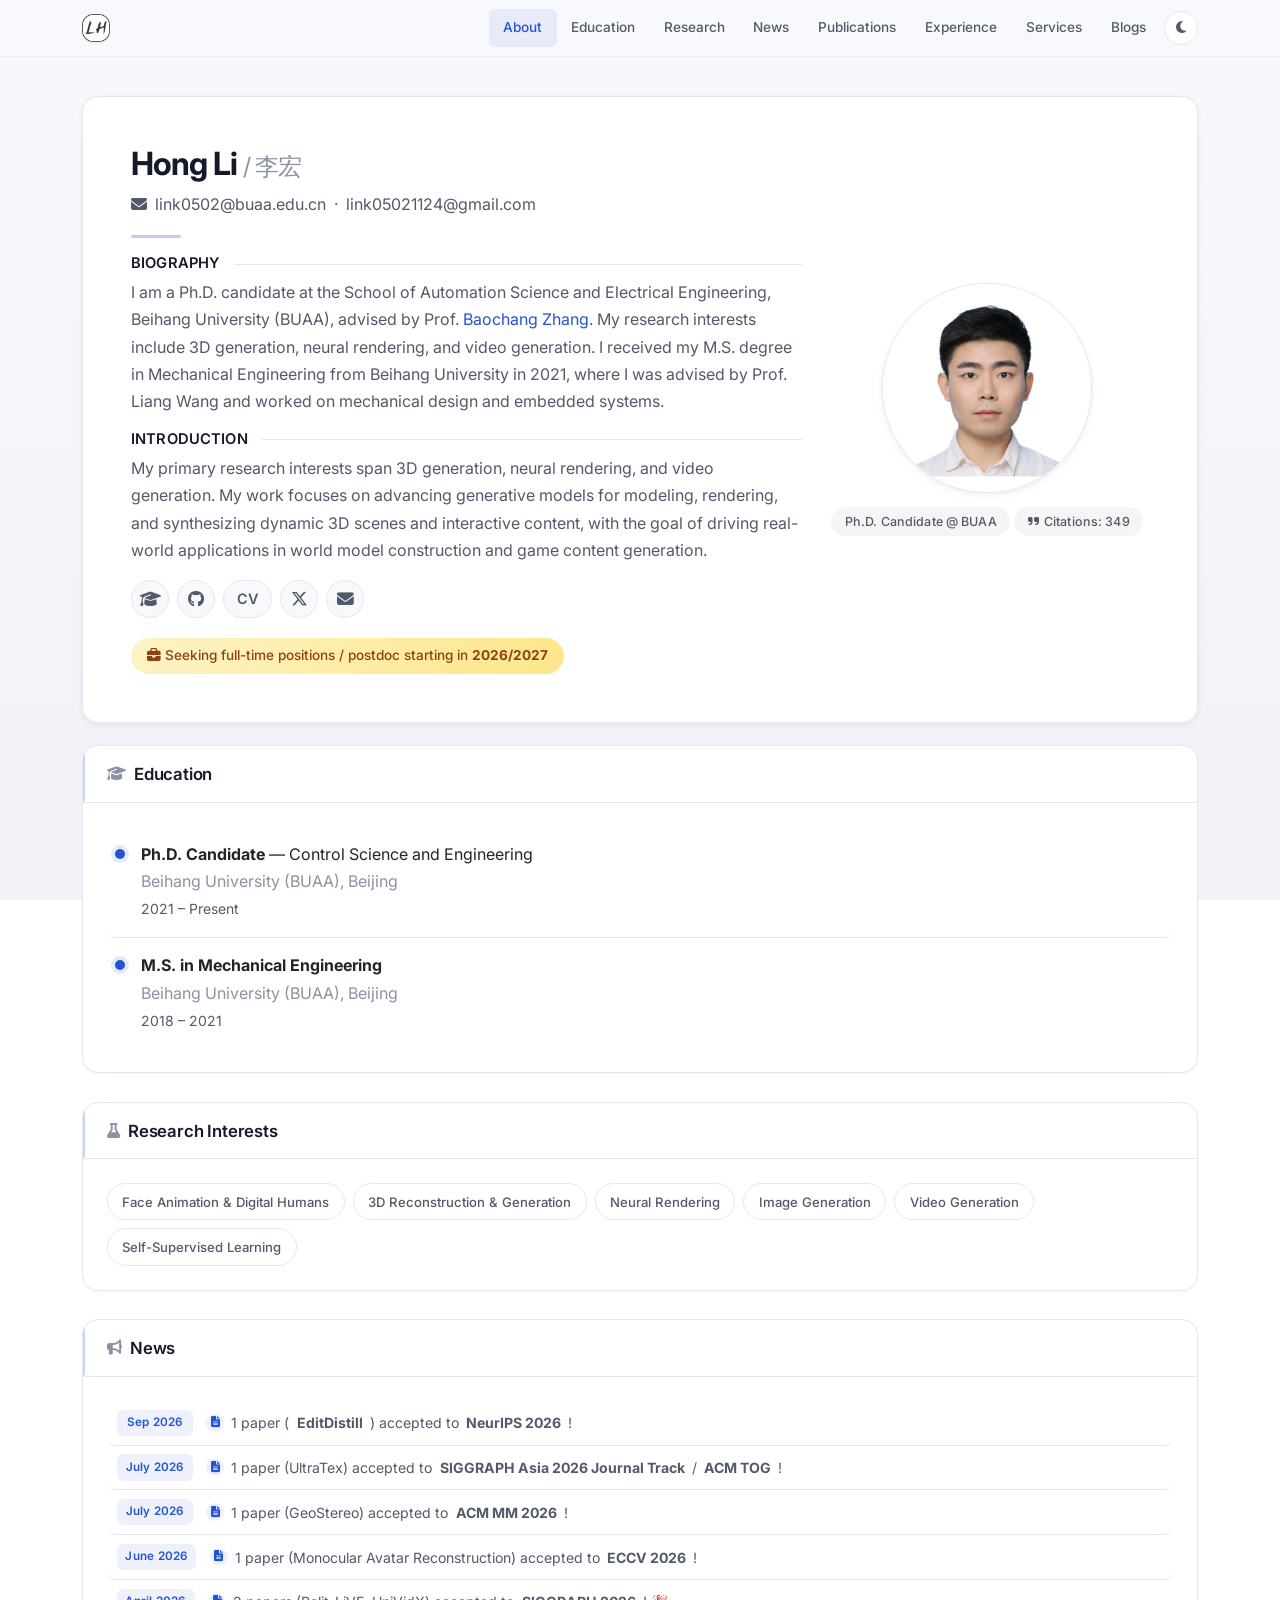
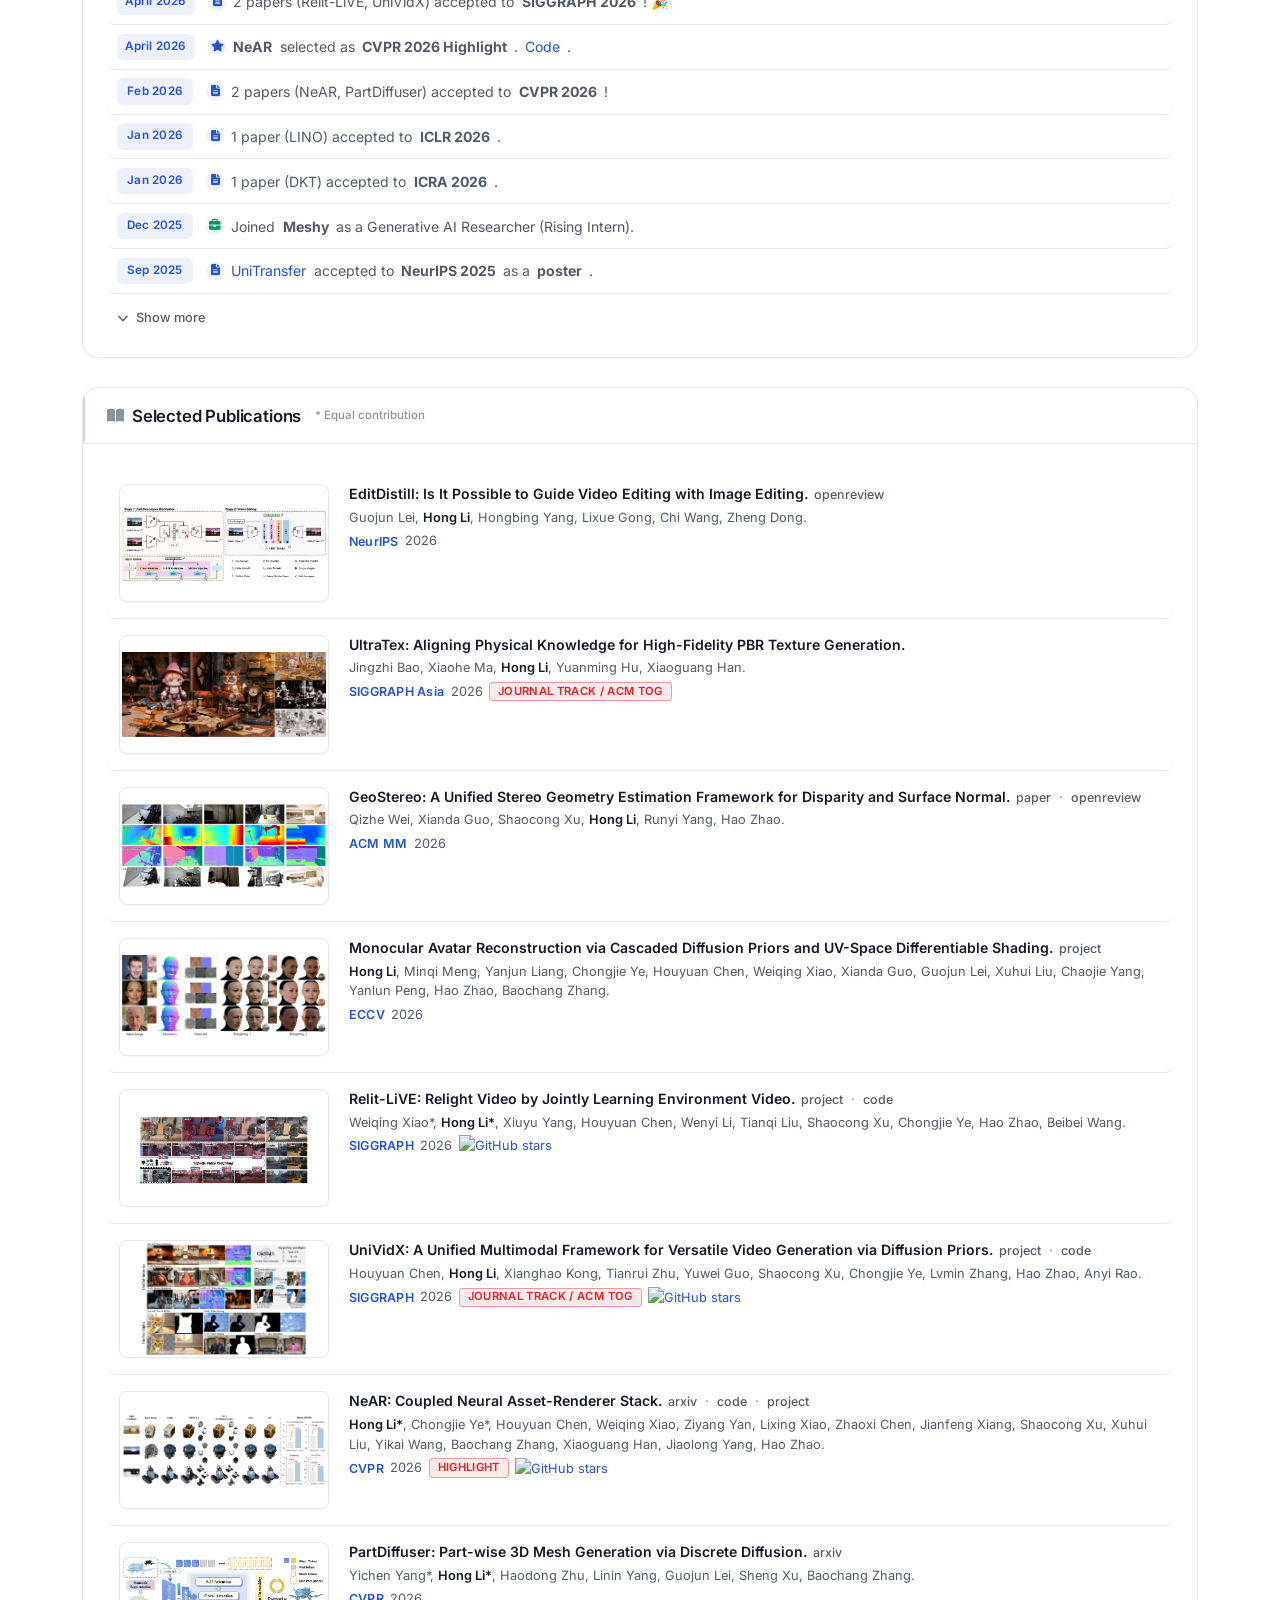
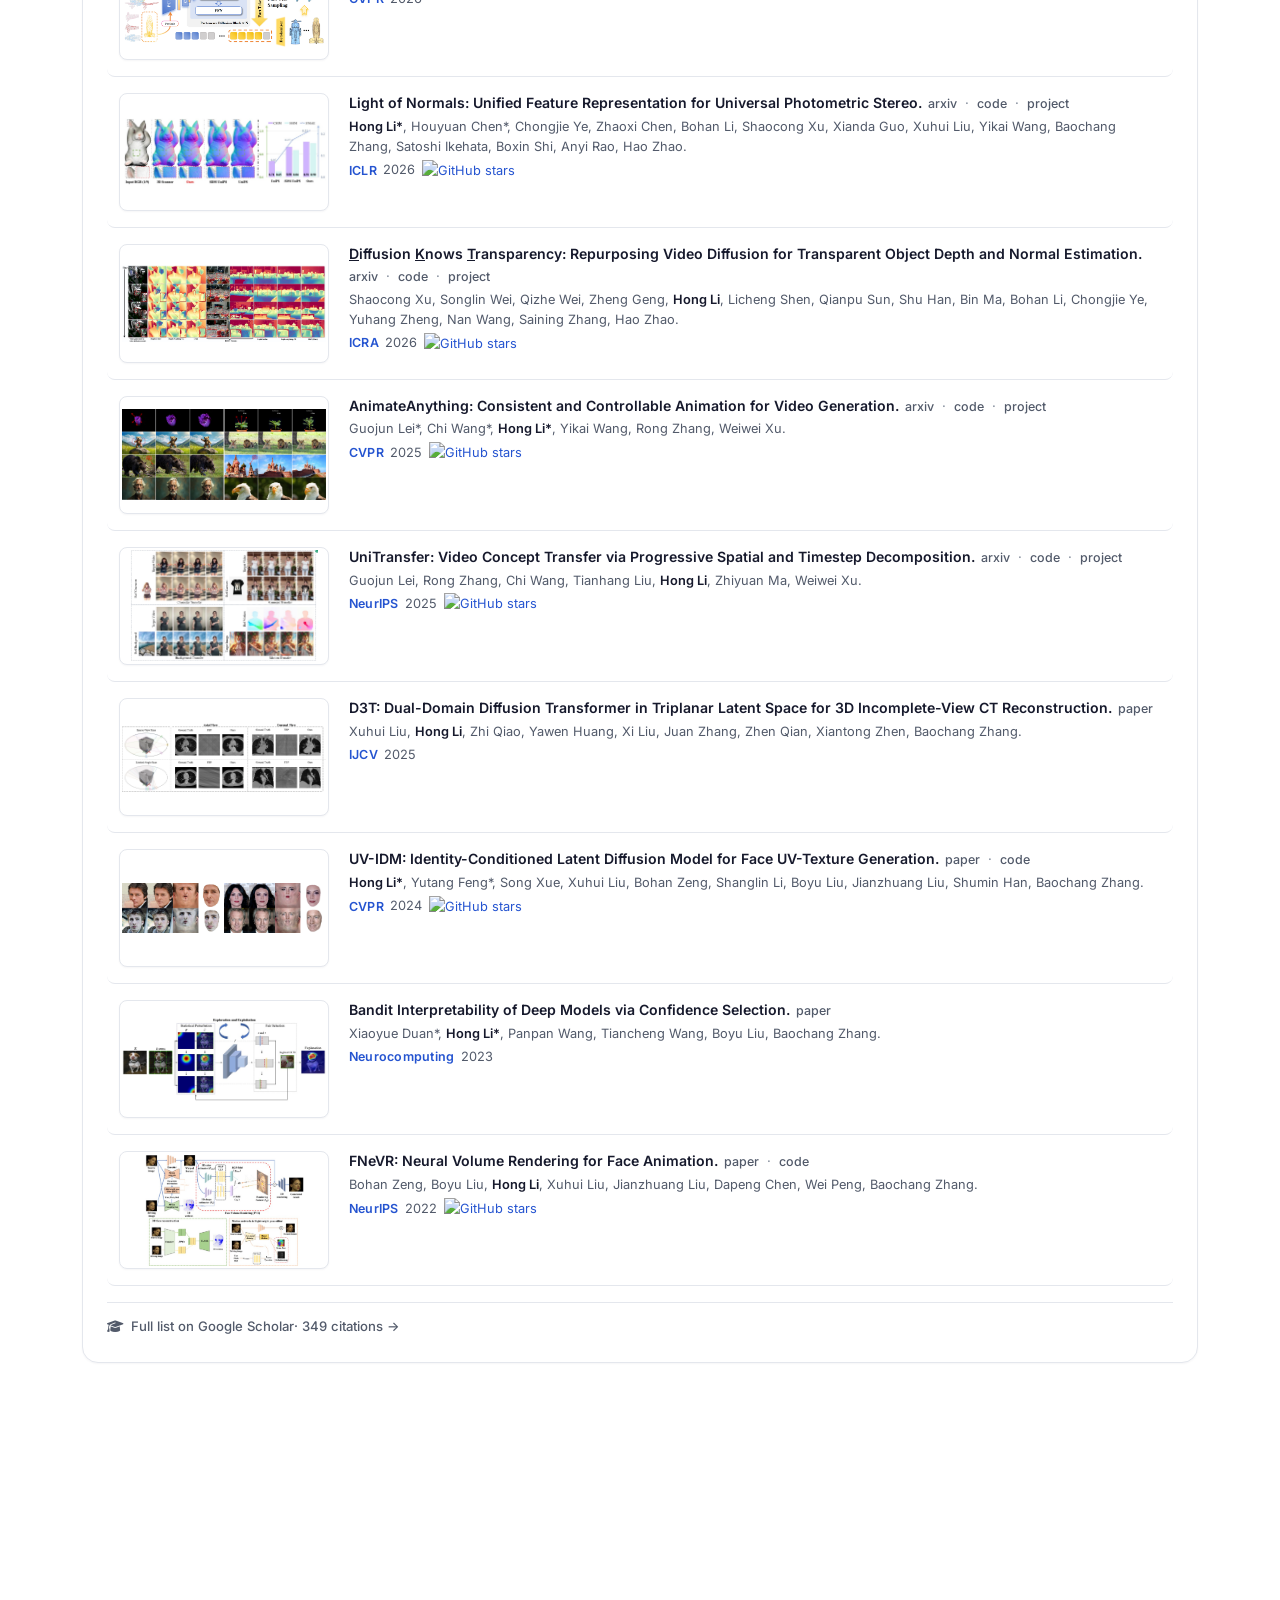
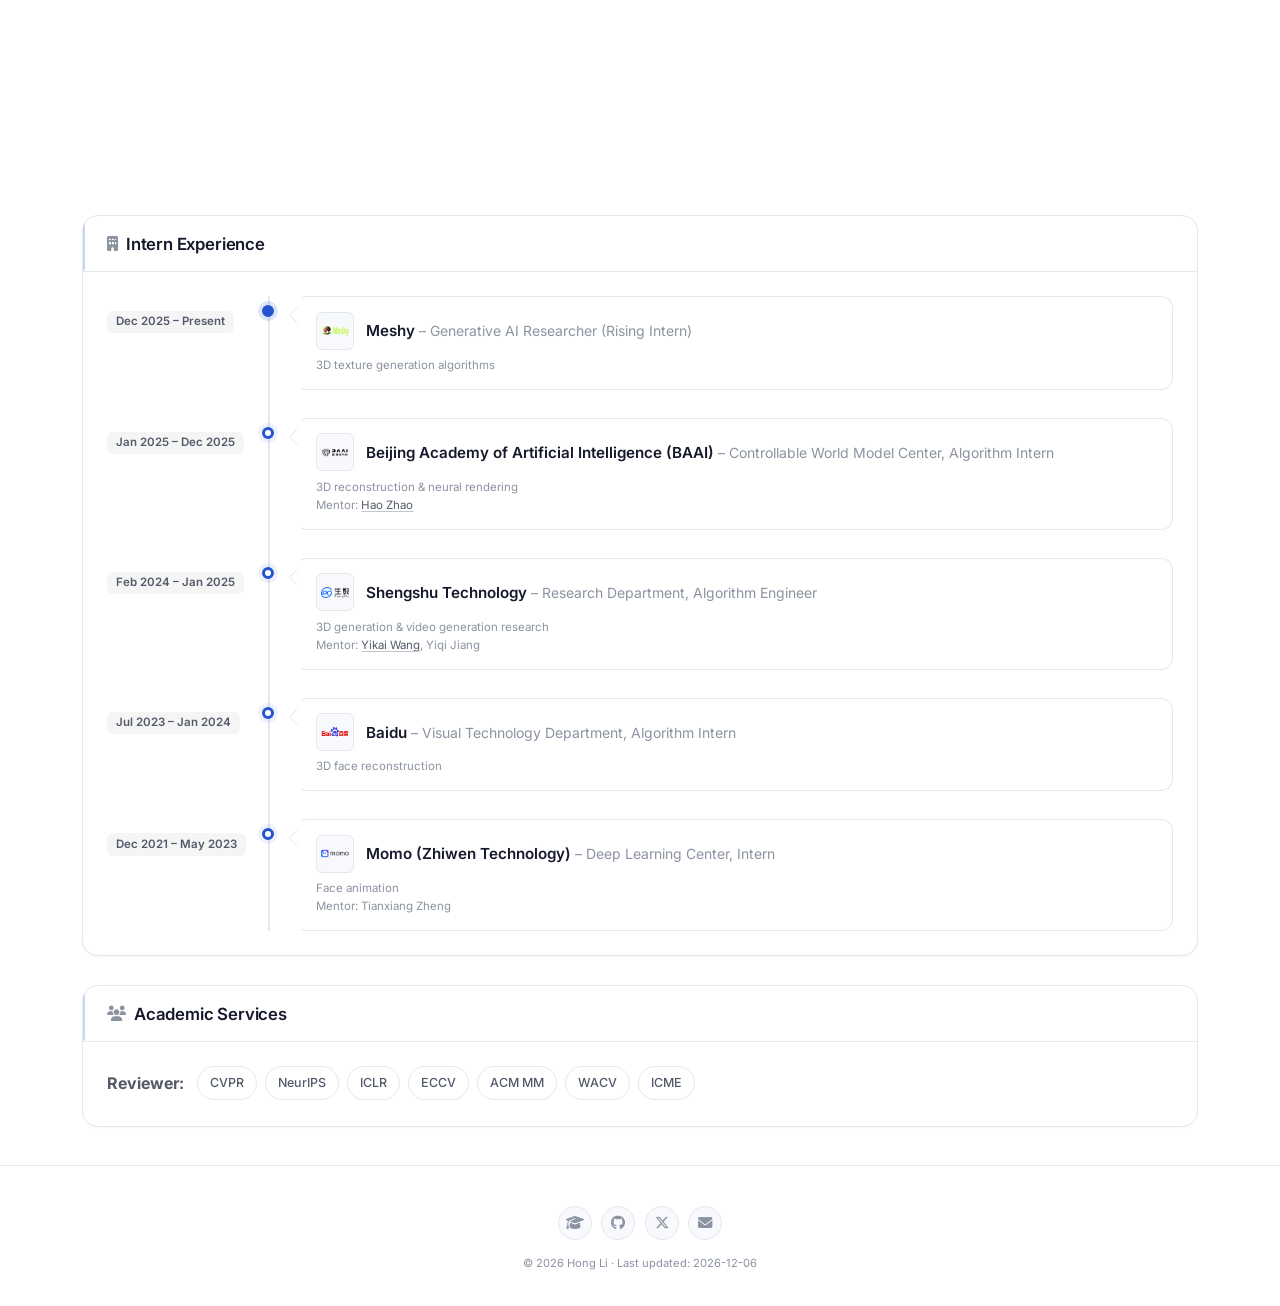
==== commit 1dcc4552: "docs: add EditDistill NeurIPS 2026 publication" ====
--- a/index.html
+++ b/index.html
@@ -178,8 +178,9 @@
                 <h4><i class="fa-solid fa-bullhorn me-2"></i>News</h4>
             </div>
             <div class="card-body p-4">
-                <ul class="news-list" id="newsList">
-                    <li><span class="news-date">July 2026</span><span class="news-body"><i class="fa-solid fa-file-lines news-icon news-icon-paper"></i>1 paper (UltraTex) accepted to <strong>SIGGRAPH Asia 2026 Journal Track</strong> / <strong>ACM TOG</strong>!</span></li>
+                <ul class="news-list" id="newsList">
+                    <li><span class="news-date">Sep 2026</span><span class="news-body"><i class="fa-solid fa-file-lines news-icon news-icon-paper"></i>1 paper (<strong>EditDistill</strong>) accepted to <strong>NeurIPS 2026</strong>!</span></li>
+                    <li><span class="news-date">July 2026</span><span class="news-body"><i class="fa-solid fa-file-lines news-icon news-icon-paper"></i>1 paper (UltraTex) accepted to <strong>SIGGRAPH Asia 2026 Journal Track</strong> / <strong>ACM TOG</strong>!</span></li>
                     <li><span class="news-date">July 2026</span><span class="news-body"><i class="fa-solid fa-file-lines news-icon news-icon-paper"></i>1 paper (GeoStereo) accepted to <strong>ACM MM 2026</strong>!</span></li>
                     <li><span class="news-date">June 2026</span><span class="news-body"><i class="fa-solid fa-file-lines news-icon news-icon-paper"></i>1 paper (Monocular Avatar Reconstruction) accepted to <strong>ECCV 2026</strong>!</span></li>
                     <li><span class="news-date">April 2026</span><span class="news-body"><i class="fa-solid fa-file-lines news-icon news-icon-paper"></i>2 papers (Relit-LiVE, UniVidX) accepted to <strong>SIGGRAPH 2026</strong>! 🎉</span></li>
@@ -212,9 +213,26 @@
                     <h4><i class="fa-solid fa-book-open me-2"></i>Selected Publications</h4>
                     <span class="pub-contrib-note">* Equal contribution</span>
                 </div>
-            </div>
-            <div class="card-body p-4">
-                <!-- UltraTex -->
+            </div>
+            <div class="card-body p-4">
+                <!-- EditDistill -->
+                <div class="pub-item">
+                    <div class="pub-thumb">
+                        <img src="Projects/EditDistill/teaser.png" alt="EditDistill" loading="lazy" onerror="this.onerror=null;this.src='assets/images/teaser-placeholder.svg';">
+                    </div>
+                    <div class="pub-info">
+                        <div class="pub-title-line">
+                            <span class="pub-title">EditDistill: Is It Possible to Guide Video Editing with Image Editing.</span>
+                            <span class="pub-inline-links">
+                                <a href="https://openreview.net/forum?id=C8Uf36RhCB">openreview</a>
+                            </span>
+                        </div>
+                        <p class="pub-authors">Guojun Lei, <strong>Hong Li</strong>, Hongbing Yang, Lixue Gong, Chi Wang, Zheng Dong.</p>
+                        <p class="pub-venue"><strong class="venue-neurips">NeurIPS</strong> 2026</p>
+                    </div>
+                </div>
+
+                <!-- UltraTex -->
                 <div class="pub-item">
                     <div class="pub-thumb">
                         <img src="Projects/ultratex/teaser.jpg" alt="UltraTex" loading="lazy" onerror="this.onerror=null;this.src='assets/images/teaser-placeholder.svg';">
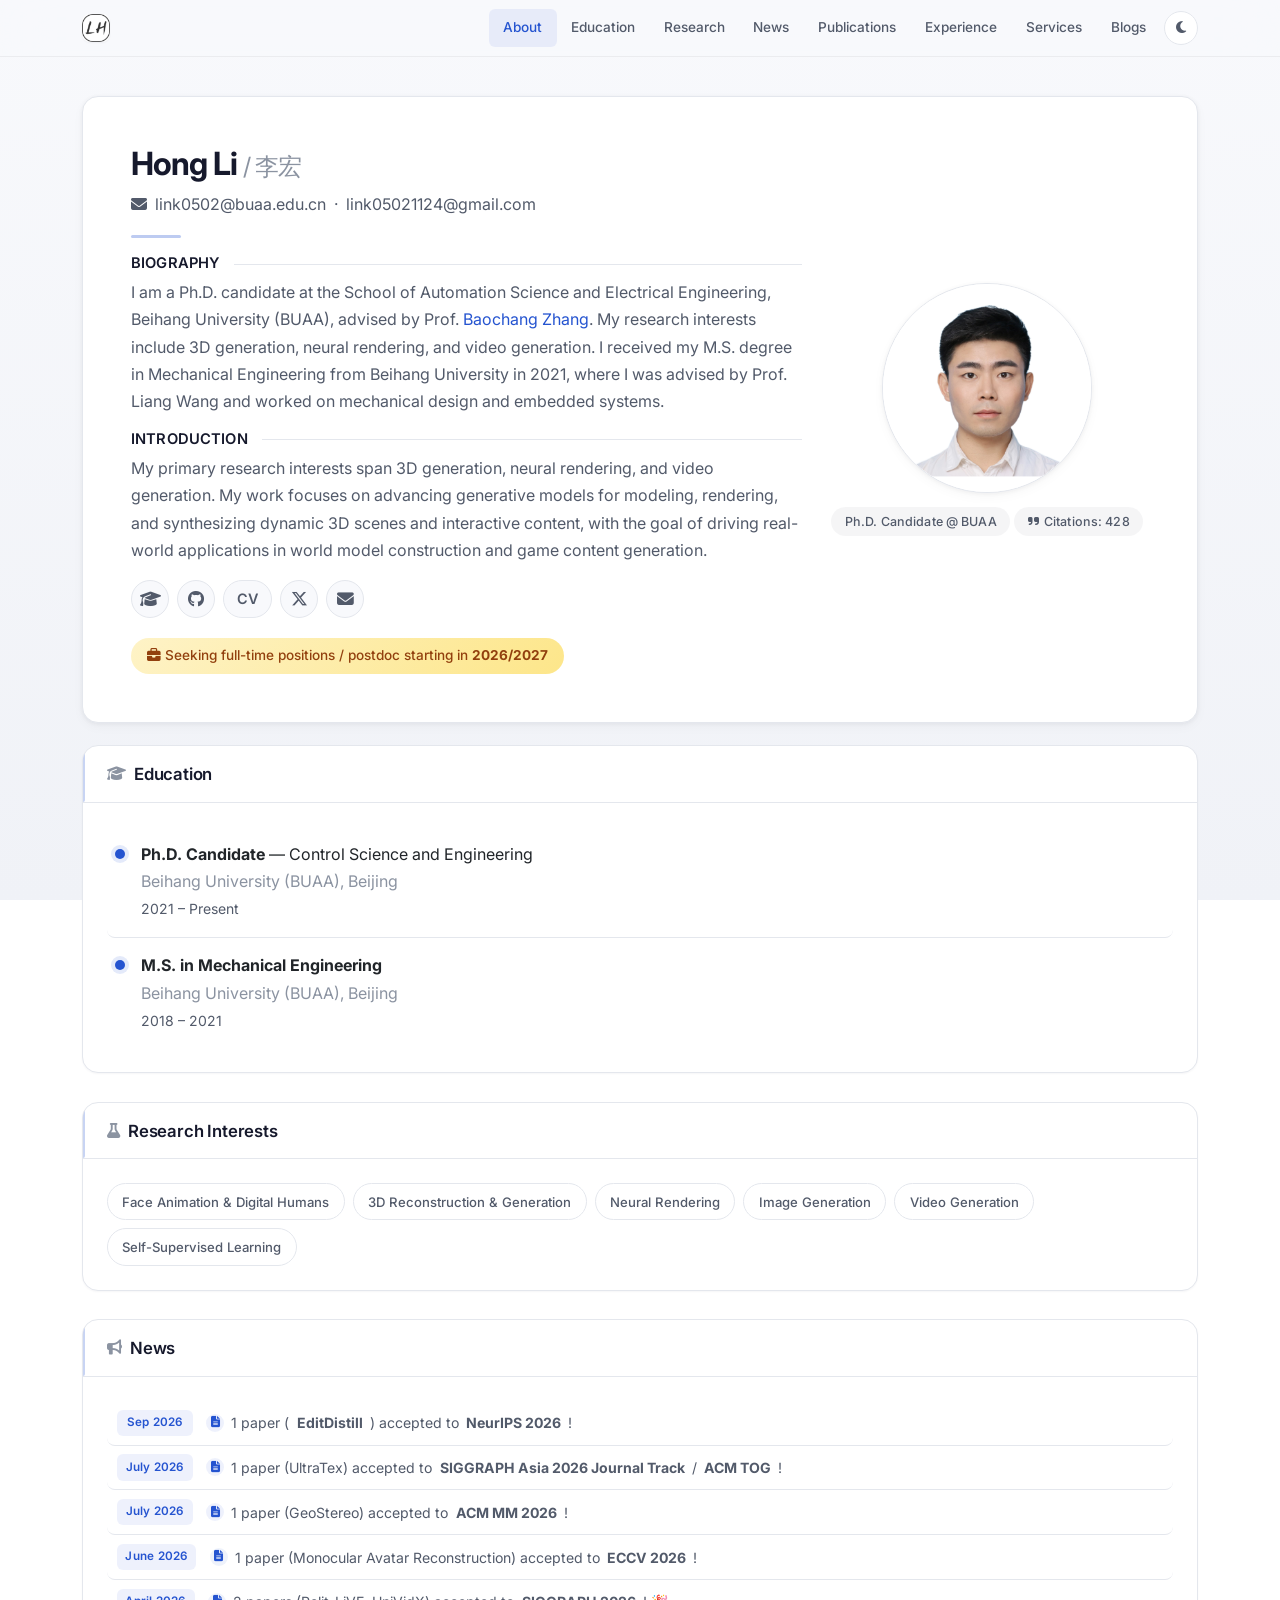
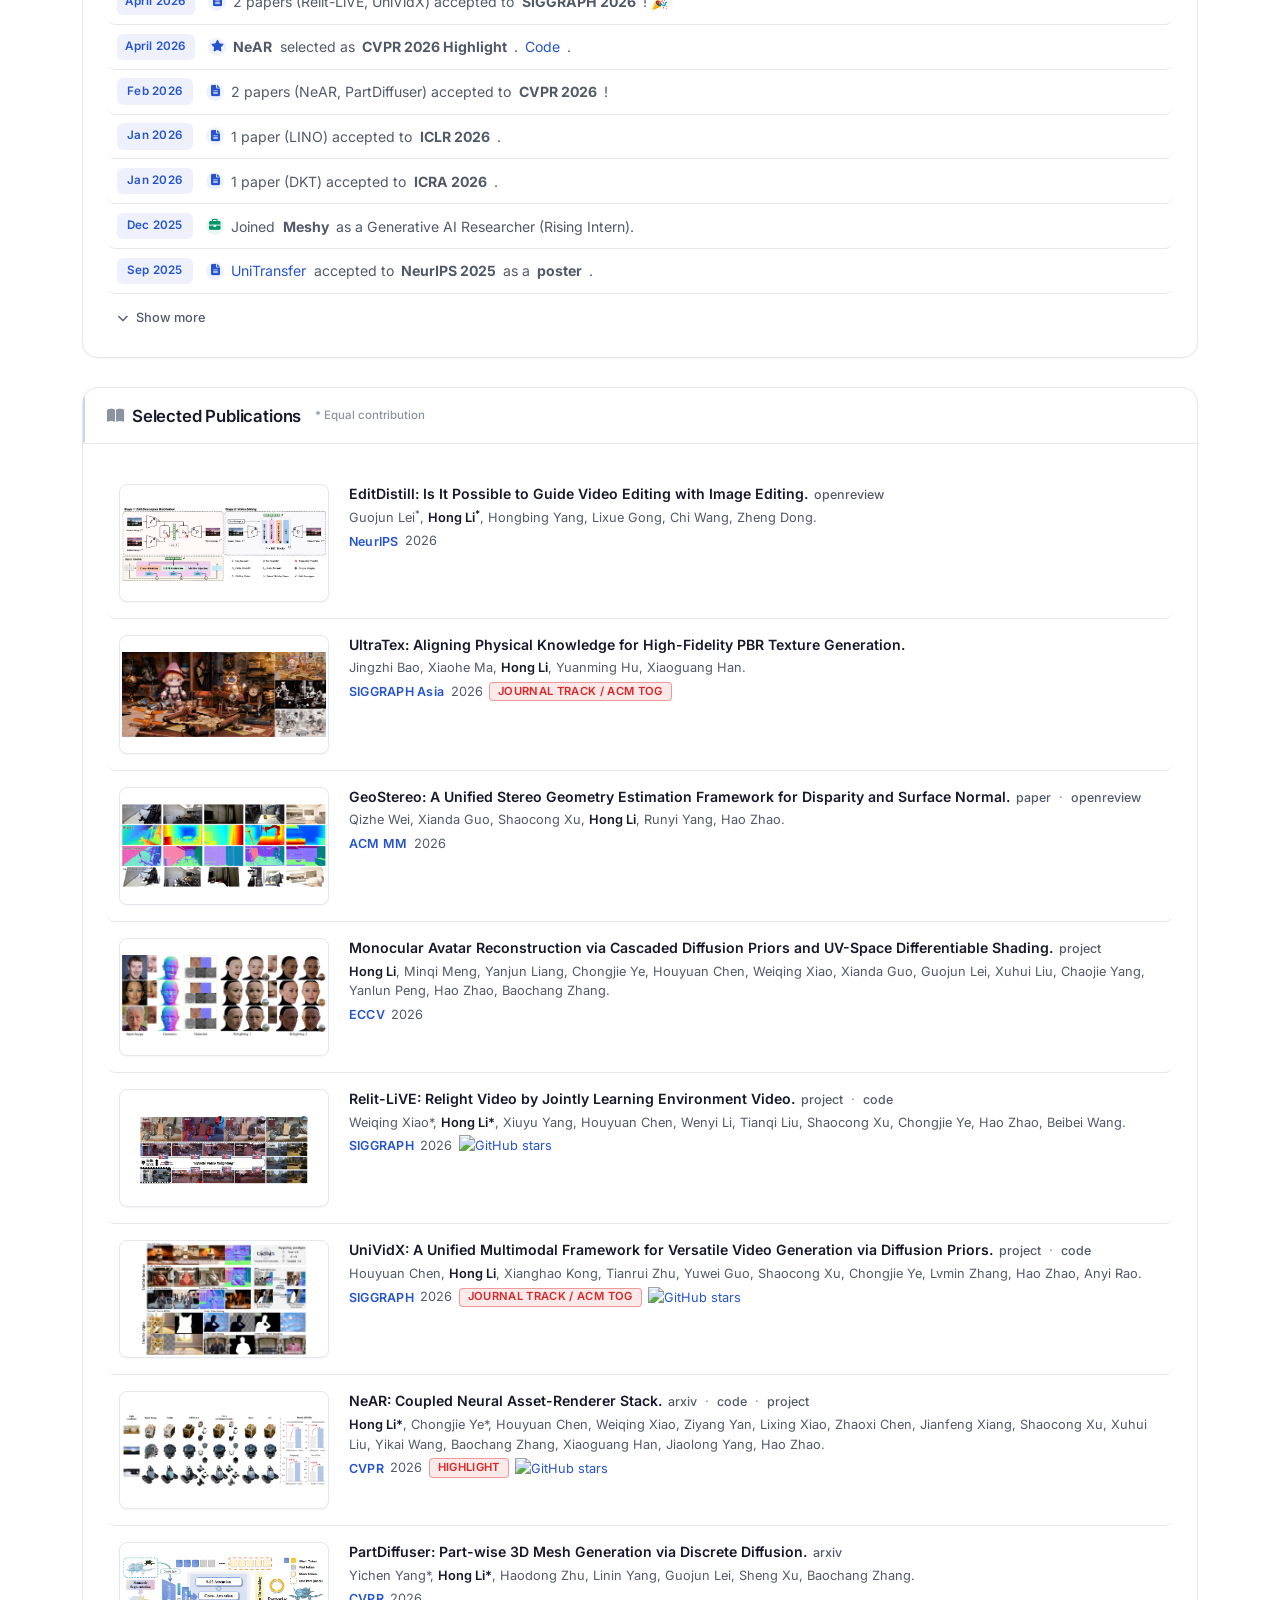
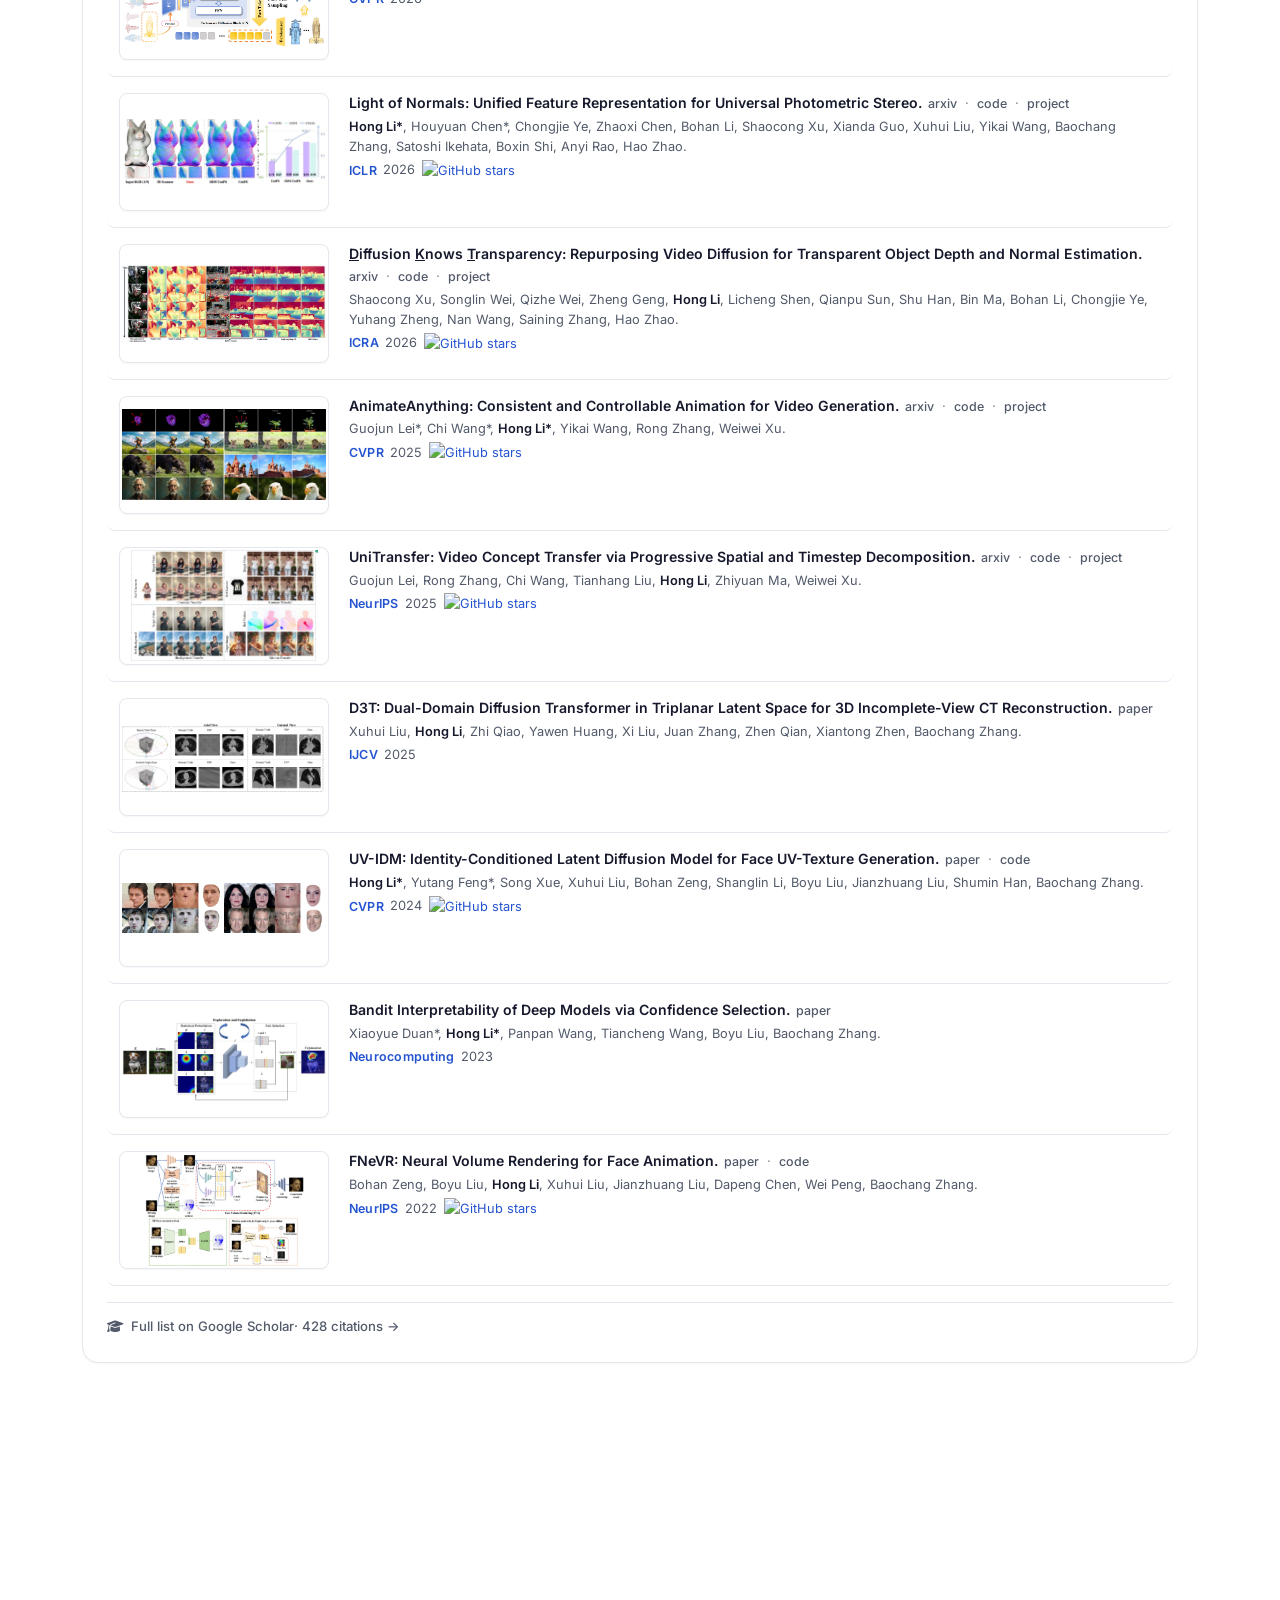
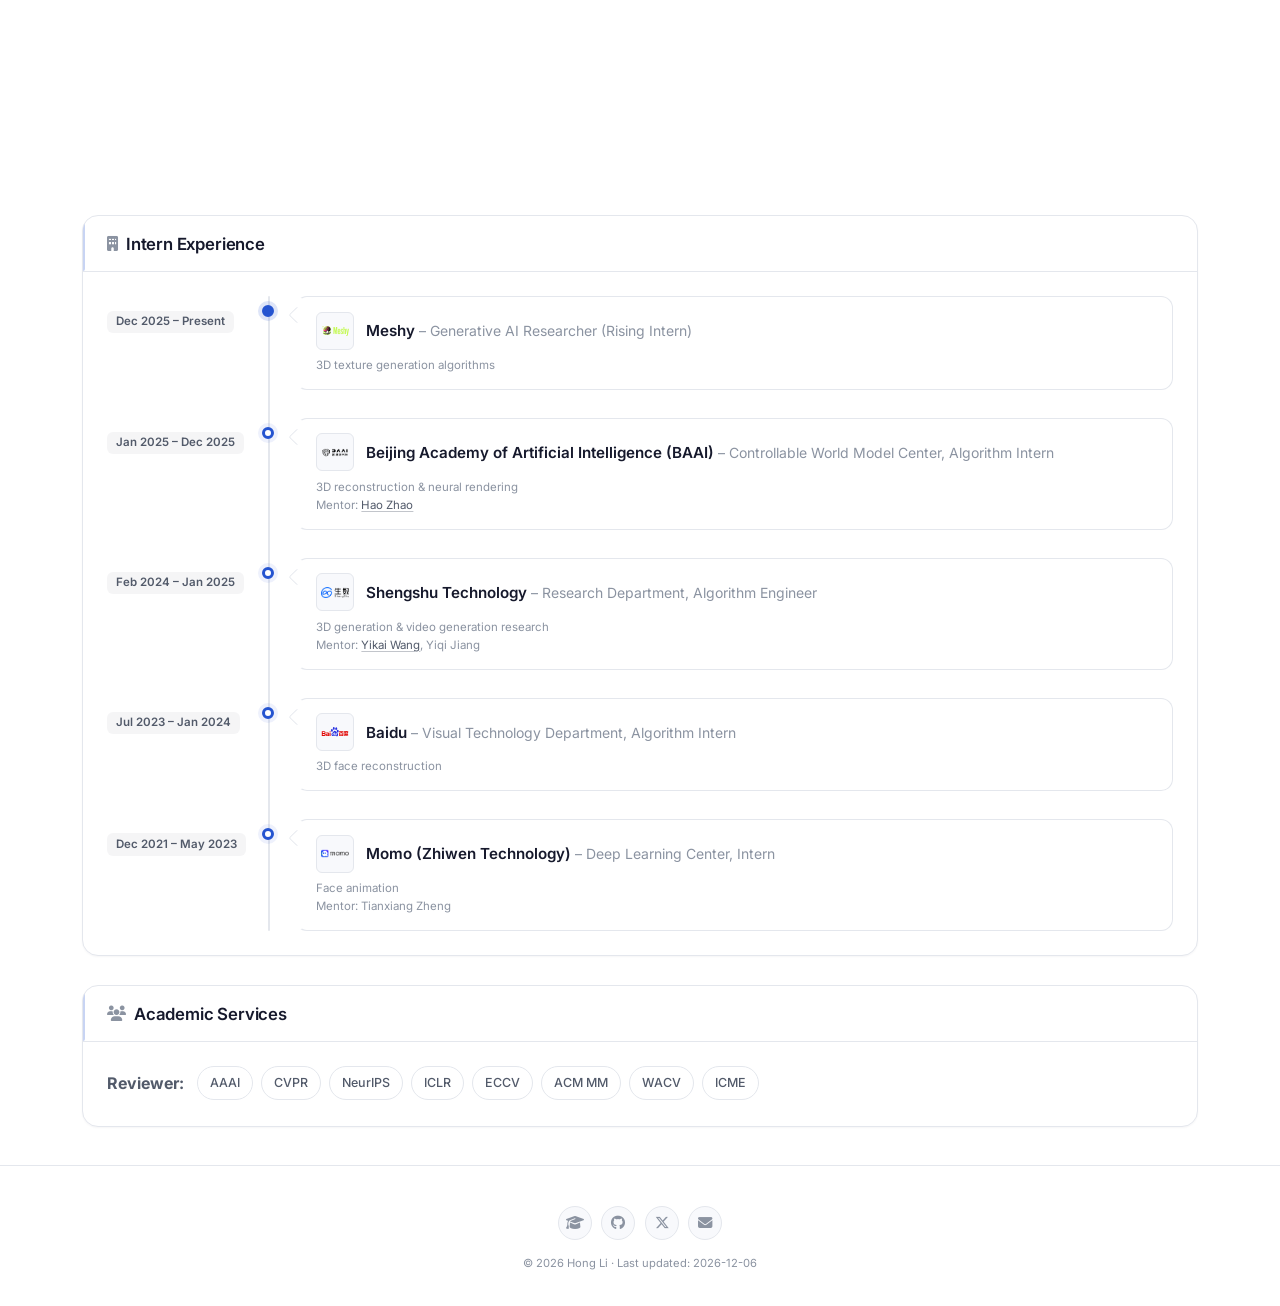
==== commit 8a2a8d29: "fix: refresh scholar stats reliably" ====
--- a/index.html
+++ b/index.html
@@ -227,7 +227,7 @@
                                 <a href="https://openreview.net/forum?id=C8Uf36RhCB">openreview</a>
                             </span>
                         </div>
-                        <p class="pub-authors">Guojun Lei, <strong>Hong Li</strong>, Hongbing Yang, Lixue Gong, Chi Wang, Zheng Dong.</p>
+                        <p class="pub-authors">Guojun Lei<sup>*</sup>, <strong>Hong Li<sup>*</sup></strong>, Hongbing Yang, Lixue Gong, Chi Wang, Zheng Dong.</p>
                         <p class="pub-venue"><strong class="venue-neurips">NeurIPS</strong> 2026</p>
                     </div>
                 </div>
@@ -688,8 +688,9 @@
             <div class="card-body p-4">
                 <div class="services-row">
                     <span class="services-label text-body-secondary"><strong>Reviewer:</strong></span>
-                    <div class="services-tags research-tags" aria-label="Reviewer venues">
-                        <span class="research-tag">CVPR</span>
+                    <div class="services-tags research-tags" aria-label="Reviewer venues">
+                        <span class="research-tag">AAAI</span>
+                        <span class="research-tag">CVPR</span>
                         <span class="research-tag">NeurIPS</span>
                         <span class="research-tag">ICLR</span>
                         <span class="research-tag">ECCV</span>
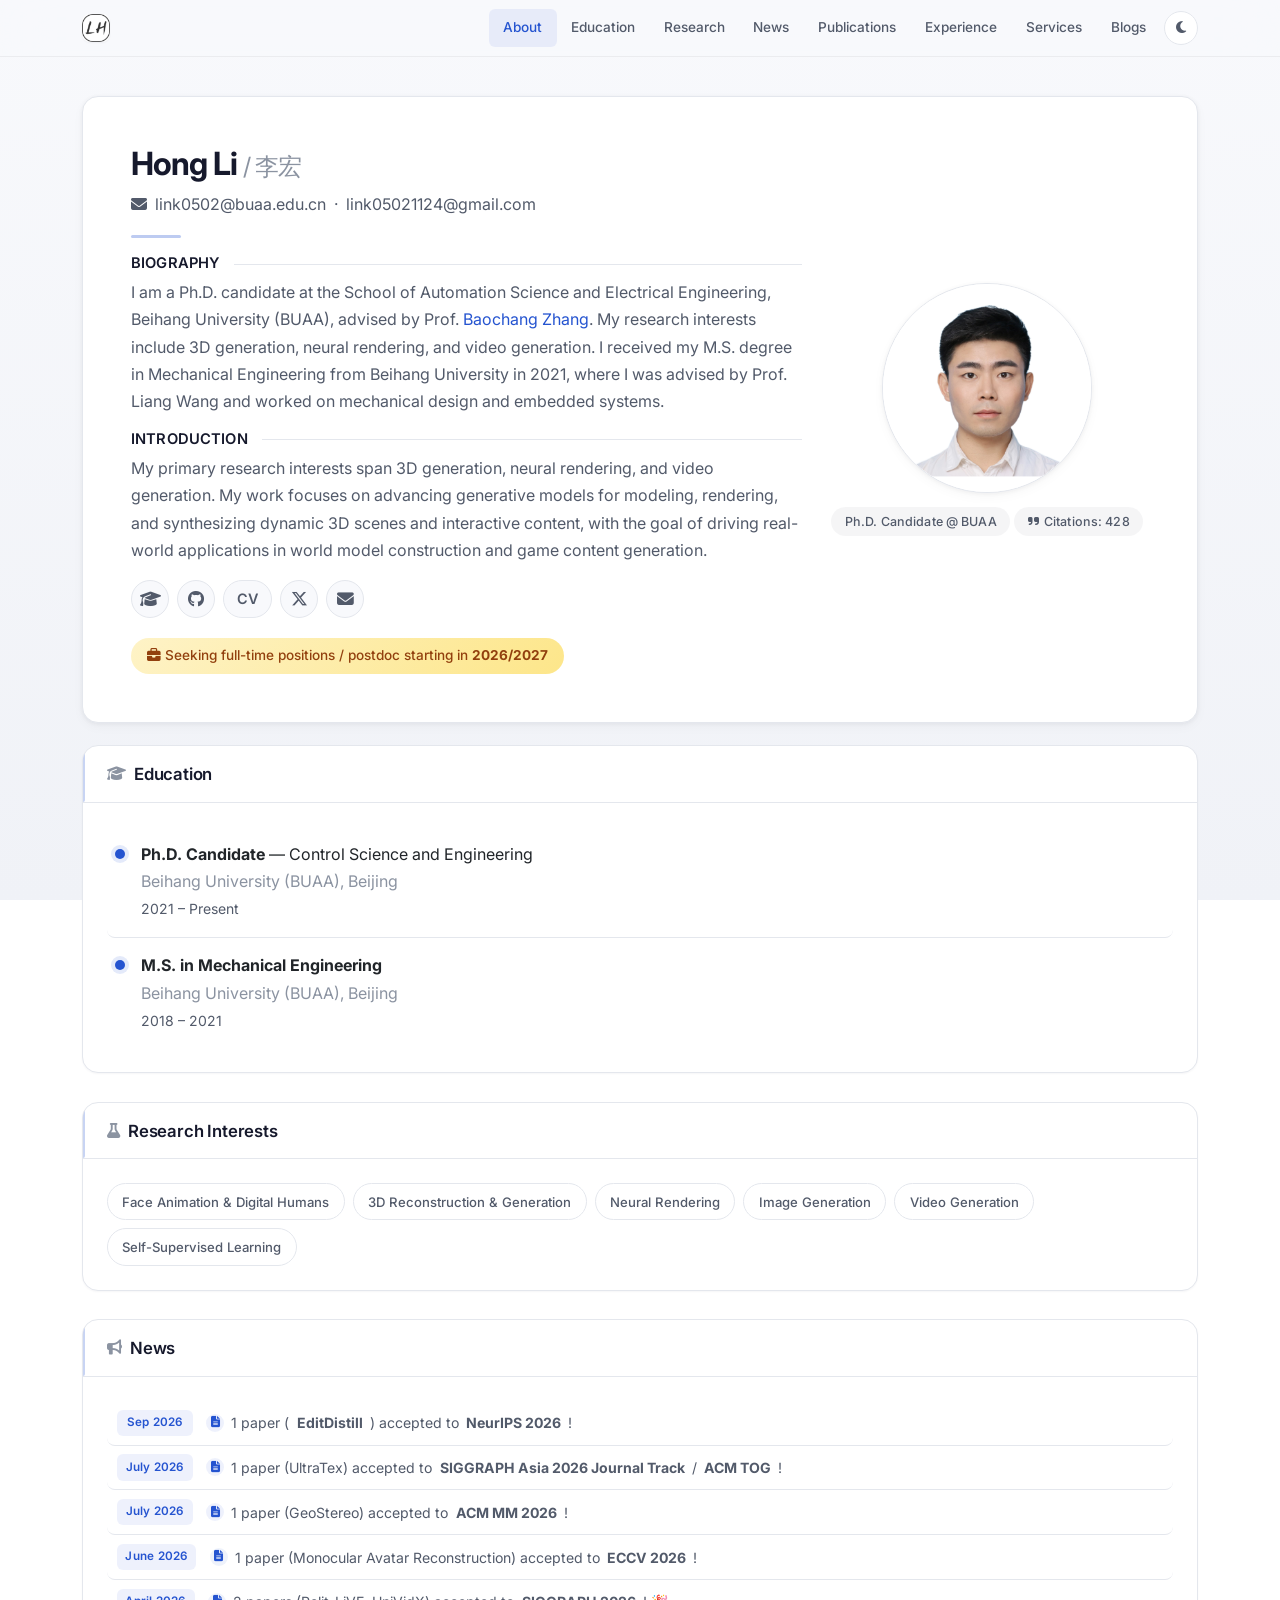
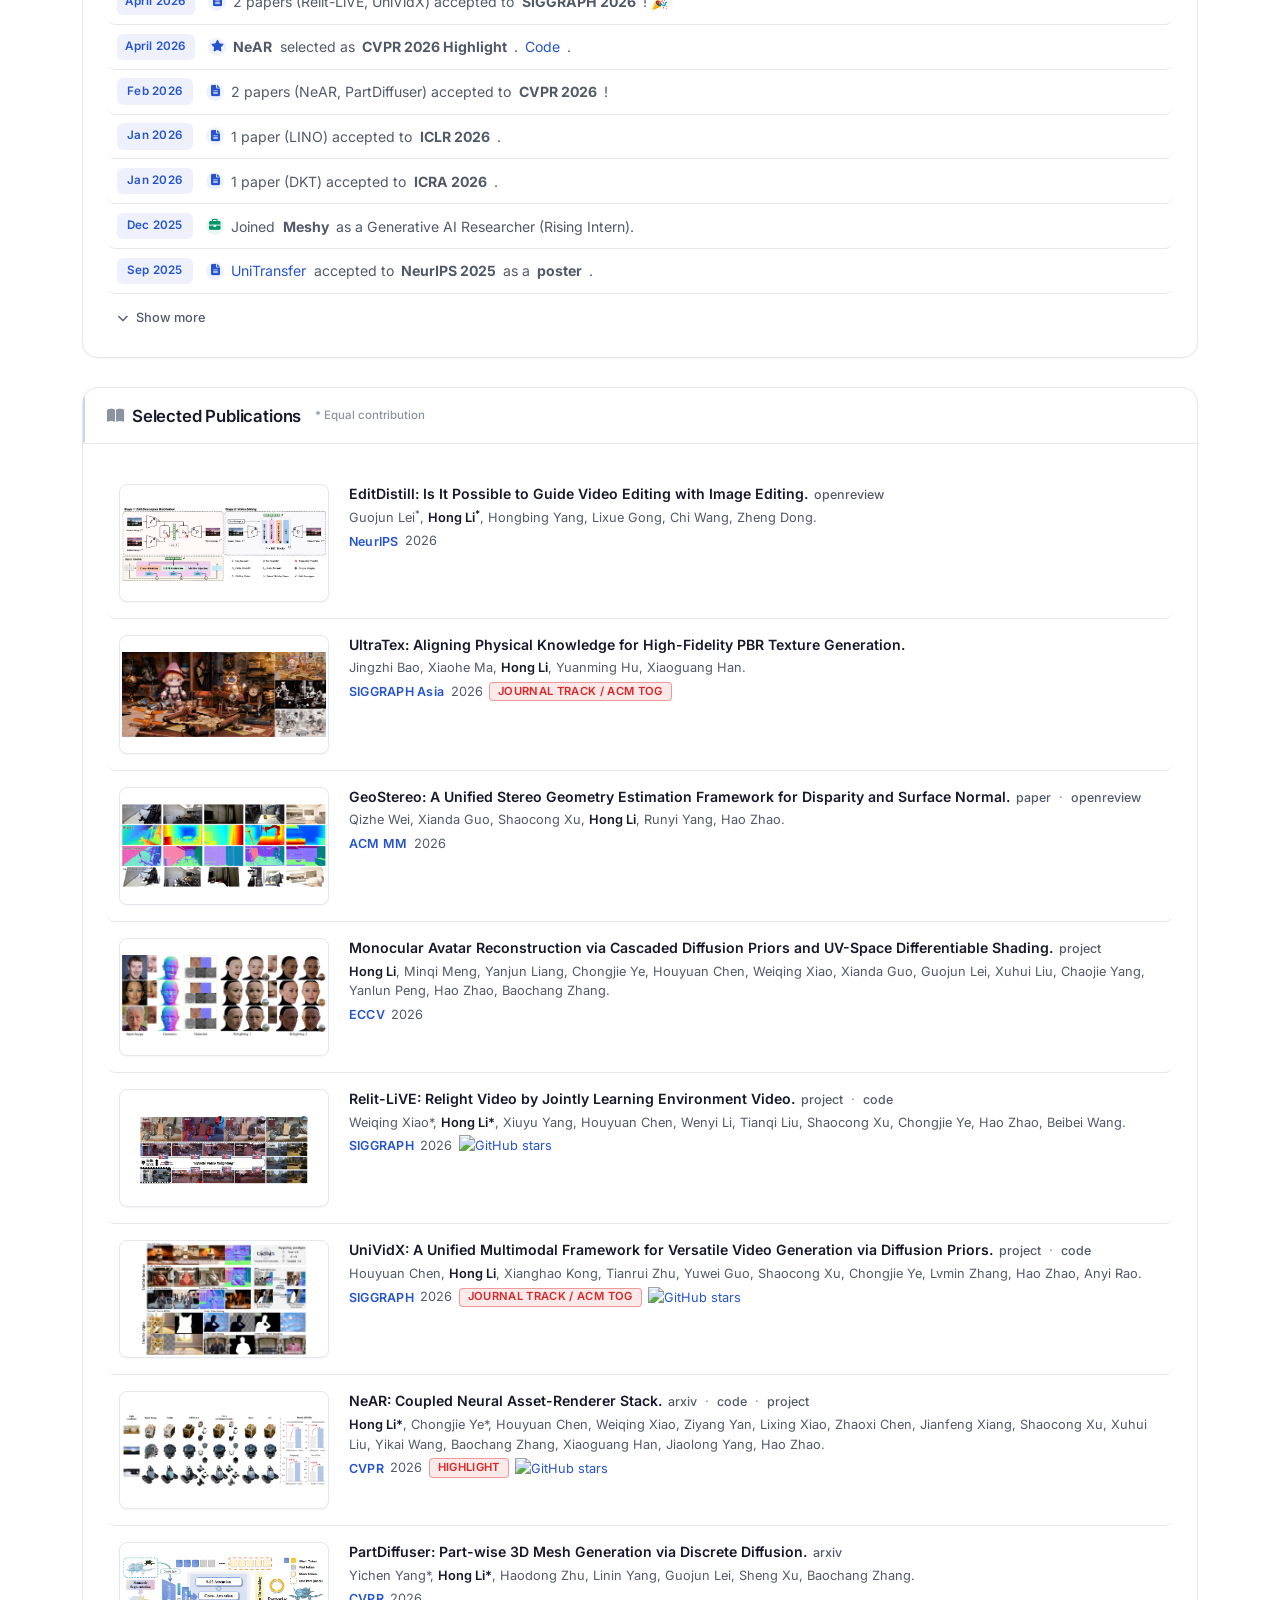
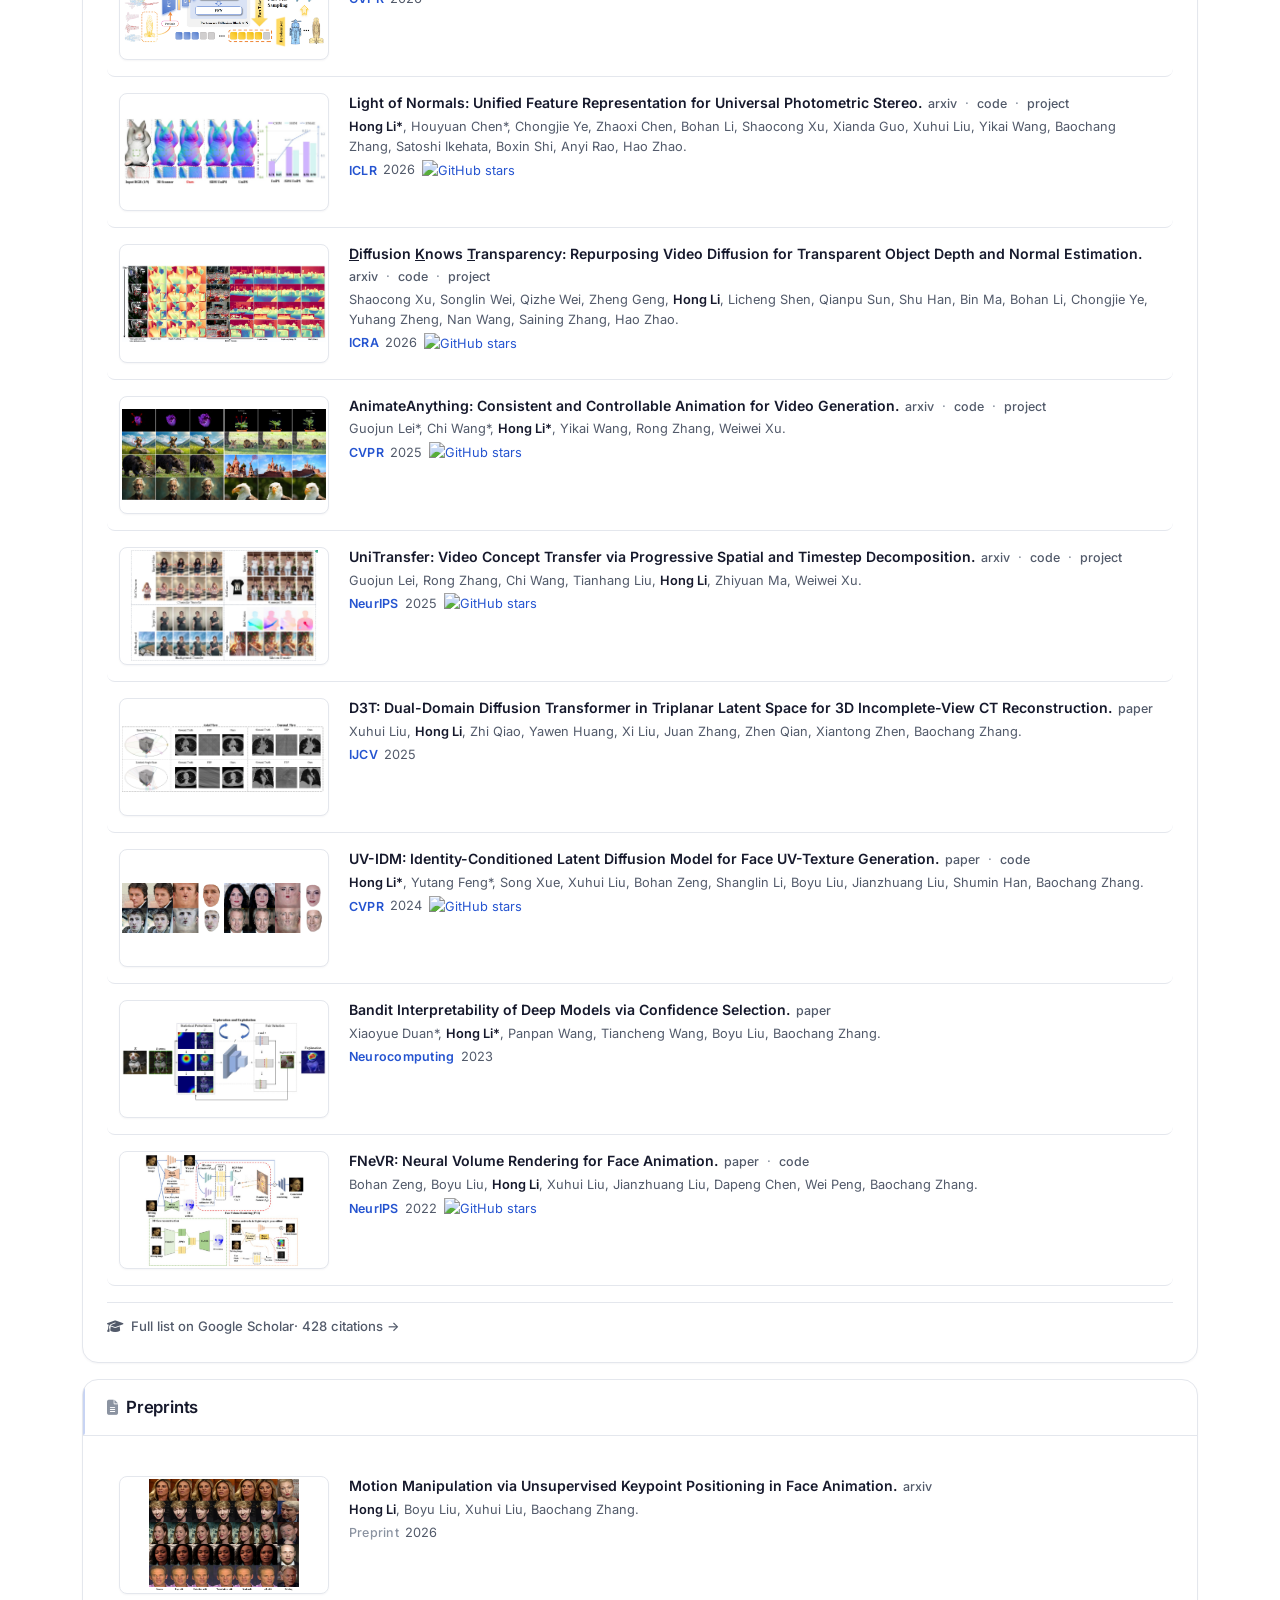
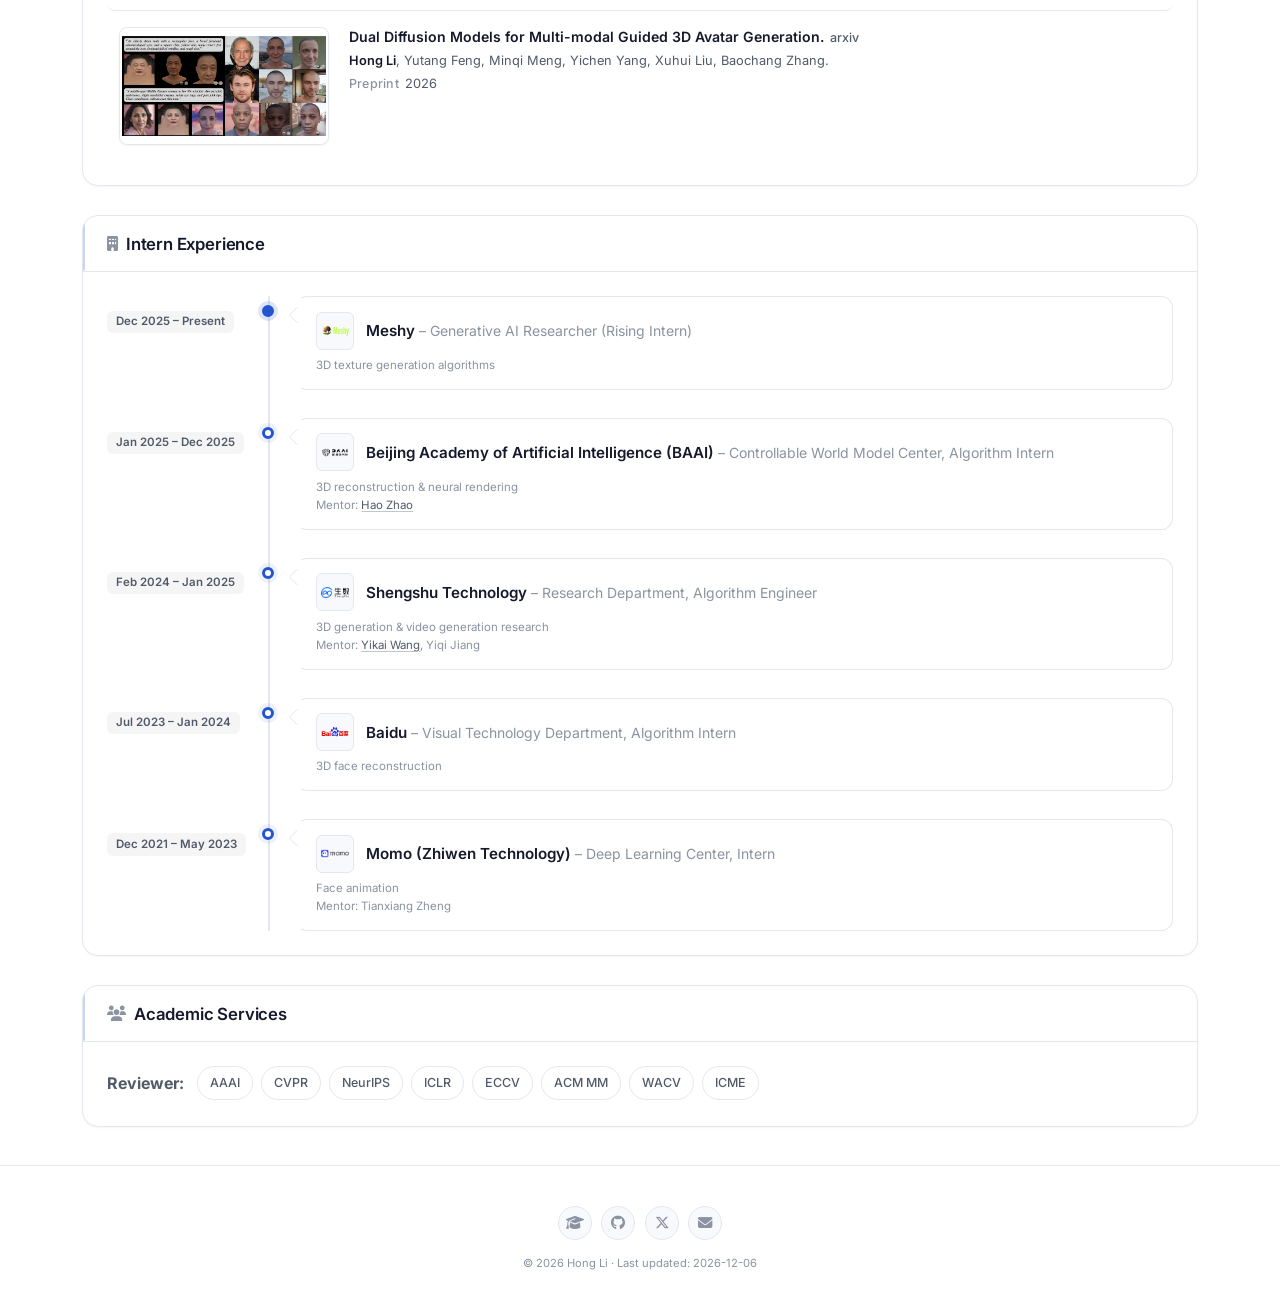
==== commit 4b1359d0: "fix: show citation count fallback" ====
--- a/index.html
+++ b/index.html
@@ -111,7 +111,7 @@
                         </div>
                         <div class="hero-identity">
                             <span class="hero-identity-tag">Ph.D. Candidate @ BUAA</span>
-                            <a class="hero-identity-tag scholar-stat" href="https://scholar.google.com/citations?user=5FBYzP8AAAAJ" target="_blank" rel="noopener noreferrer" title="Google Scholar citations"><i class="fa-solid fa-quote-right me-1"></i>Citations: <span data-scholar-citations></span></a>
+                            <a class="hero-identity-tag scholar-stat visible" href="https://scholar.google.com/citations?user=5FBYzP8AAAAJ" target="_blank" rel="noopener noreferrer" title="Google Scholar citations"><i class="fa-solid fa-quote-right me-1"></i>Citations: <span data-scholar-citations>428</span></a>
                         </div>
                     </div>
                 </div>
@@ -504,7 +504,7 @@
 
                 <p class="pub-scholar-link">
                     <a href="https://scholar.google.com/citations?user=5FBYzP8AAAAJ">
-                        <i class="fa-solid fa-graduation-cap me-1"></i> Full list on Google Scholar<span class="scholar-stat"> &middot; <span data-scholar-citations></span> citations</span> &rarr;
+                        <i class="fa-solid fa-graduation-cap me-1"></i> Full list on Google Scholar<span class="scholar-stat visible"> &middot; <span data-scholar-citations>428</span> citations</span> &rarr;
                     </a>
                 </p>
 
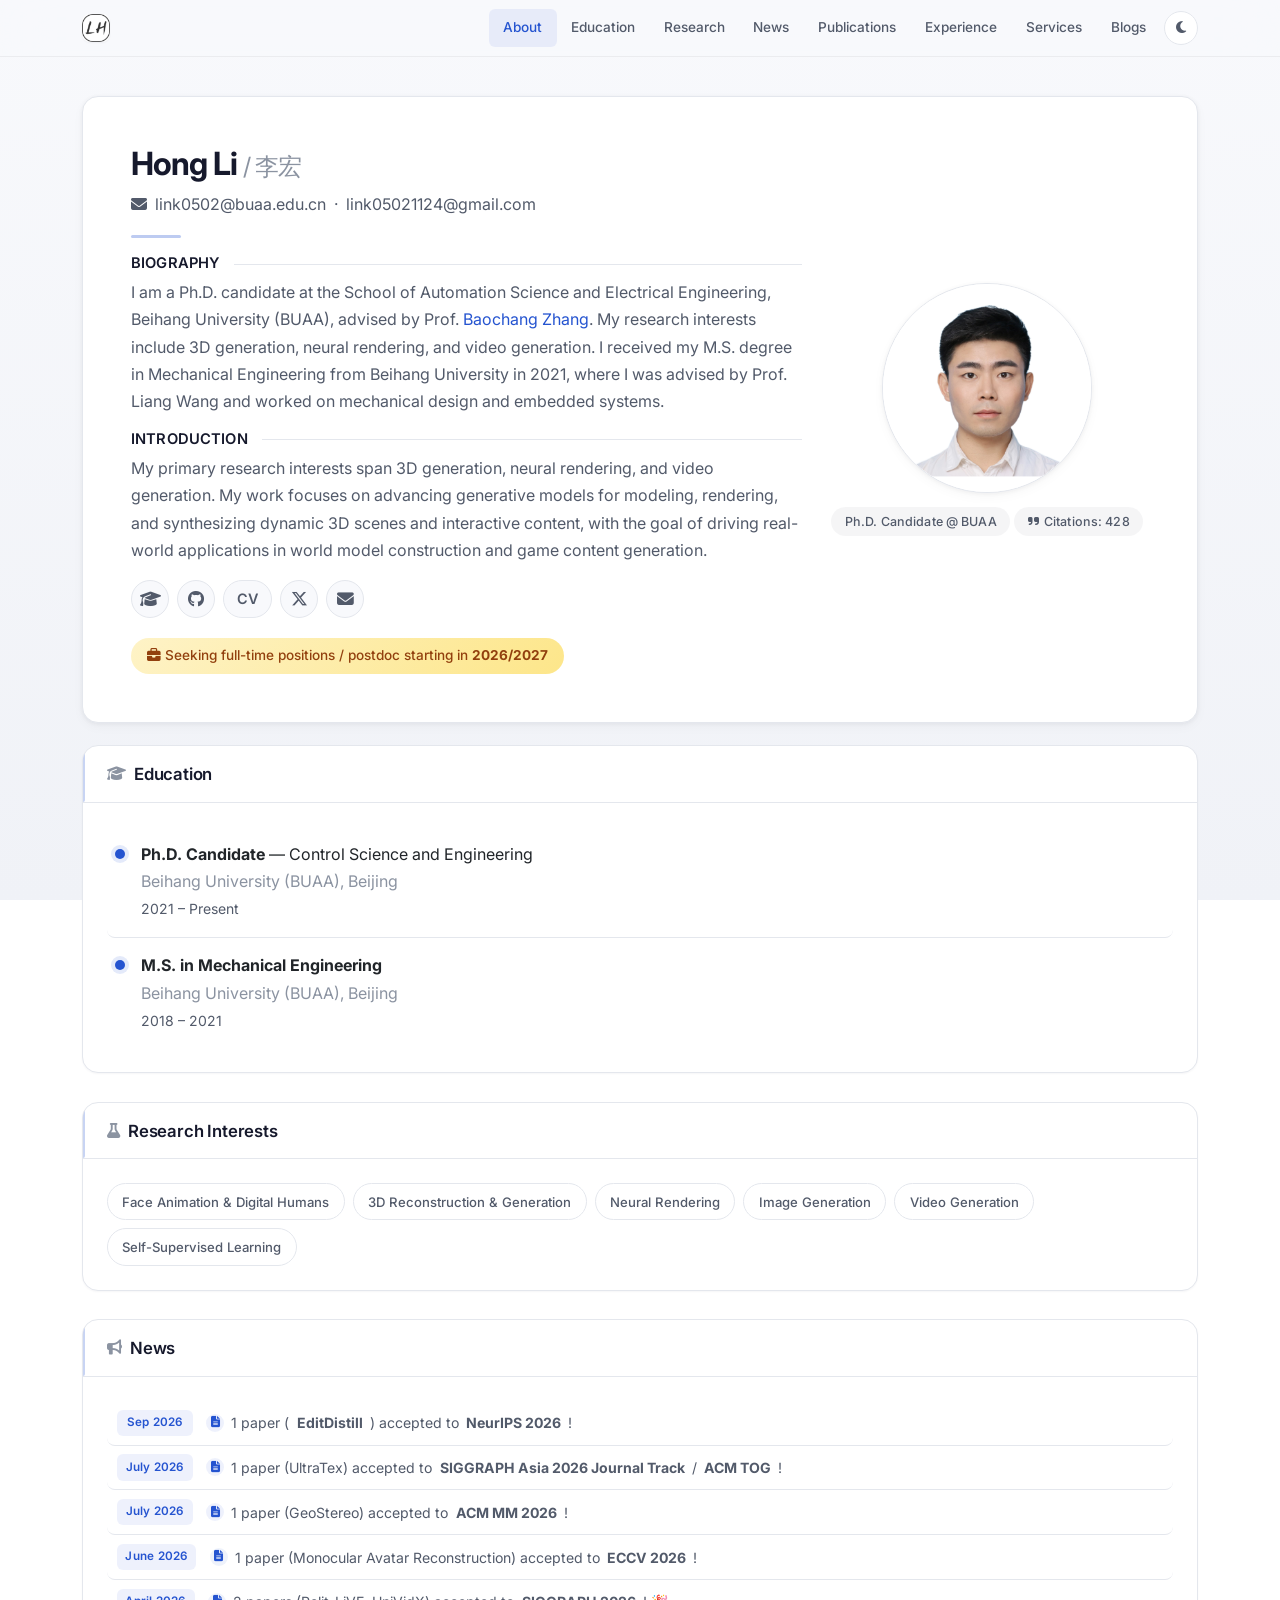
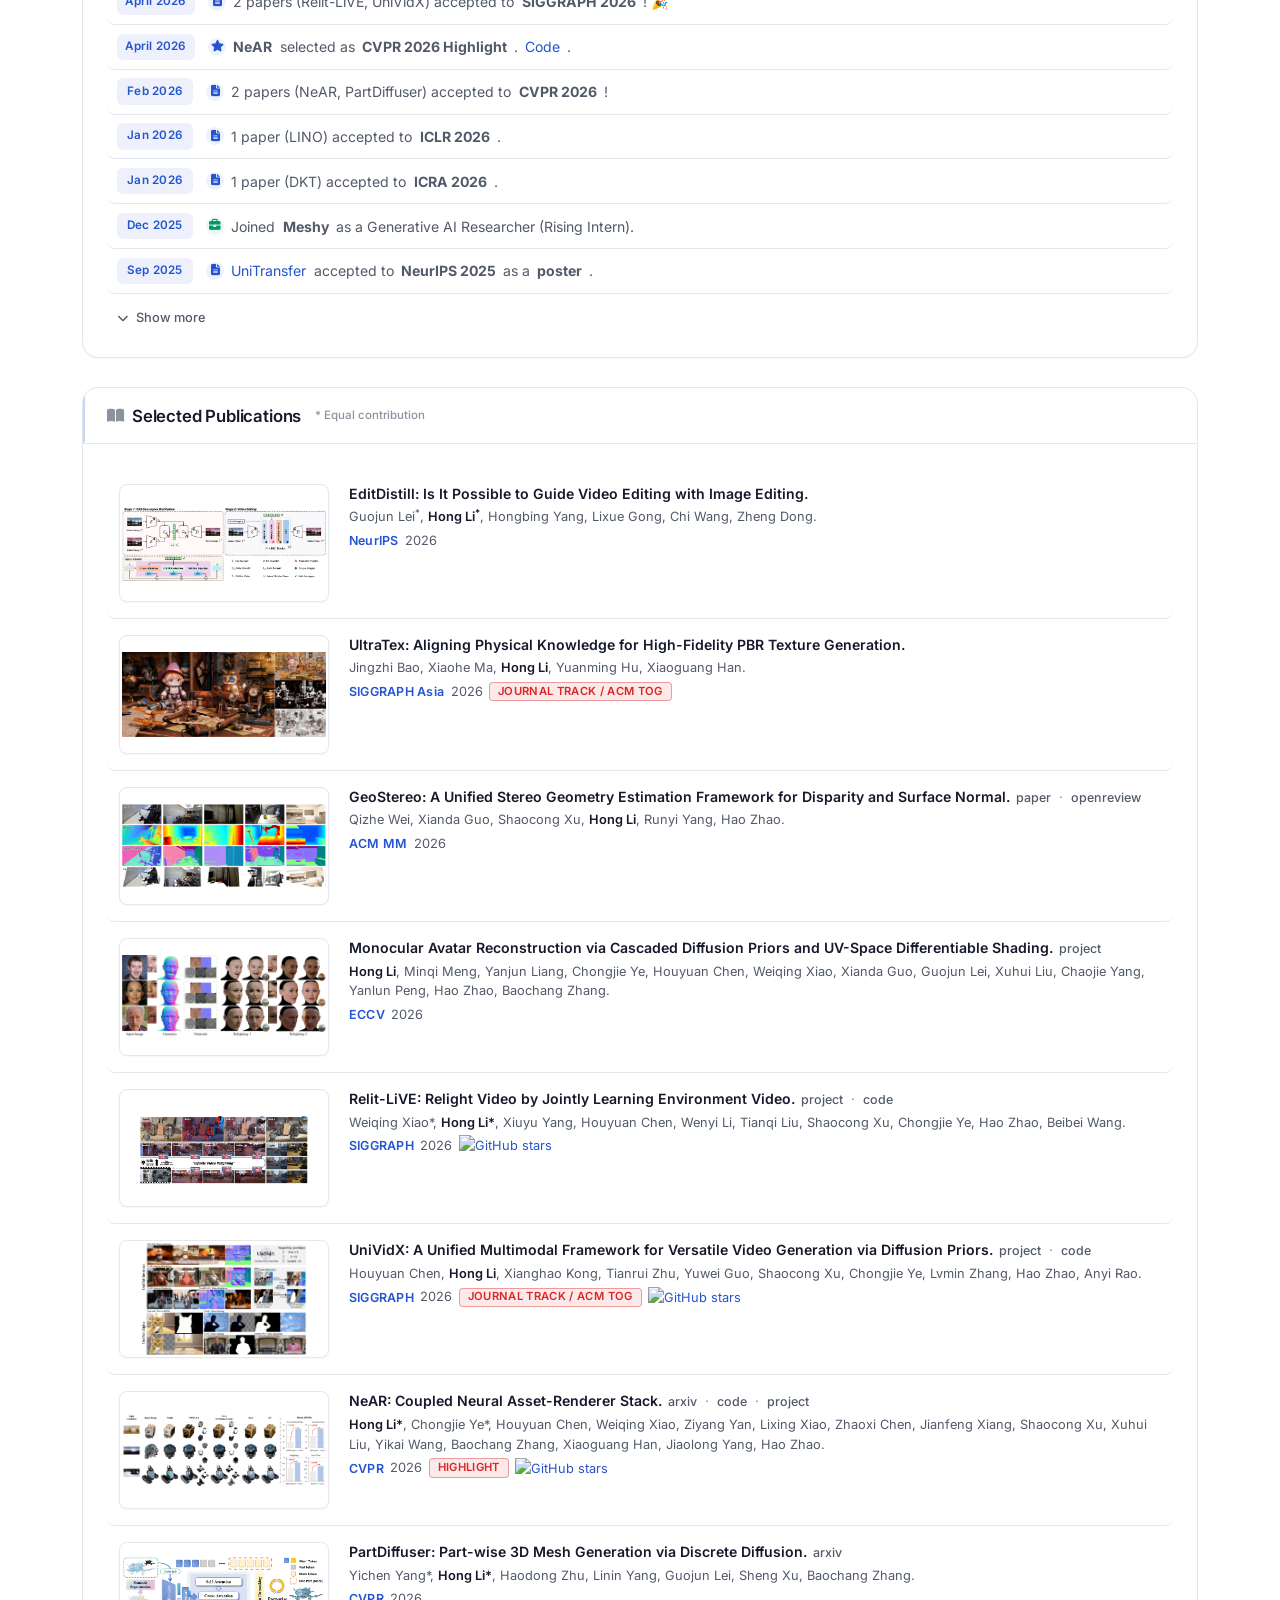
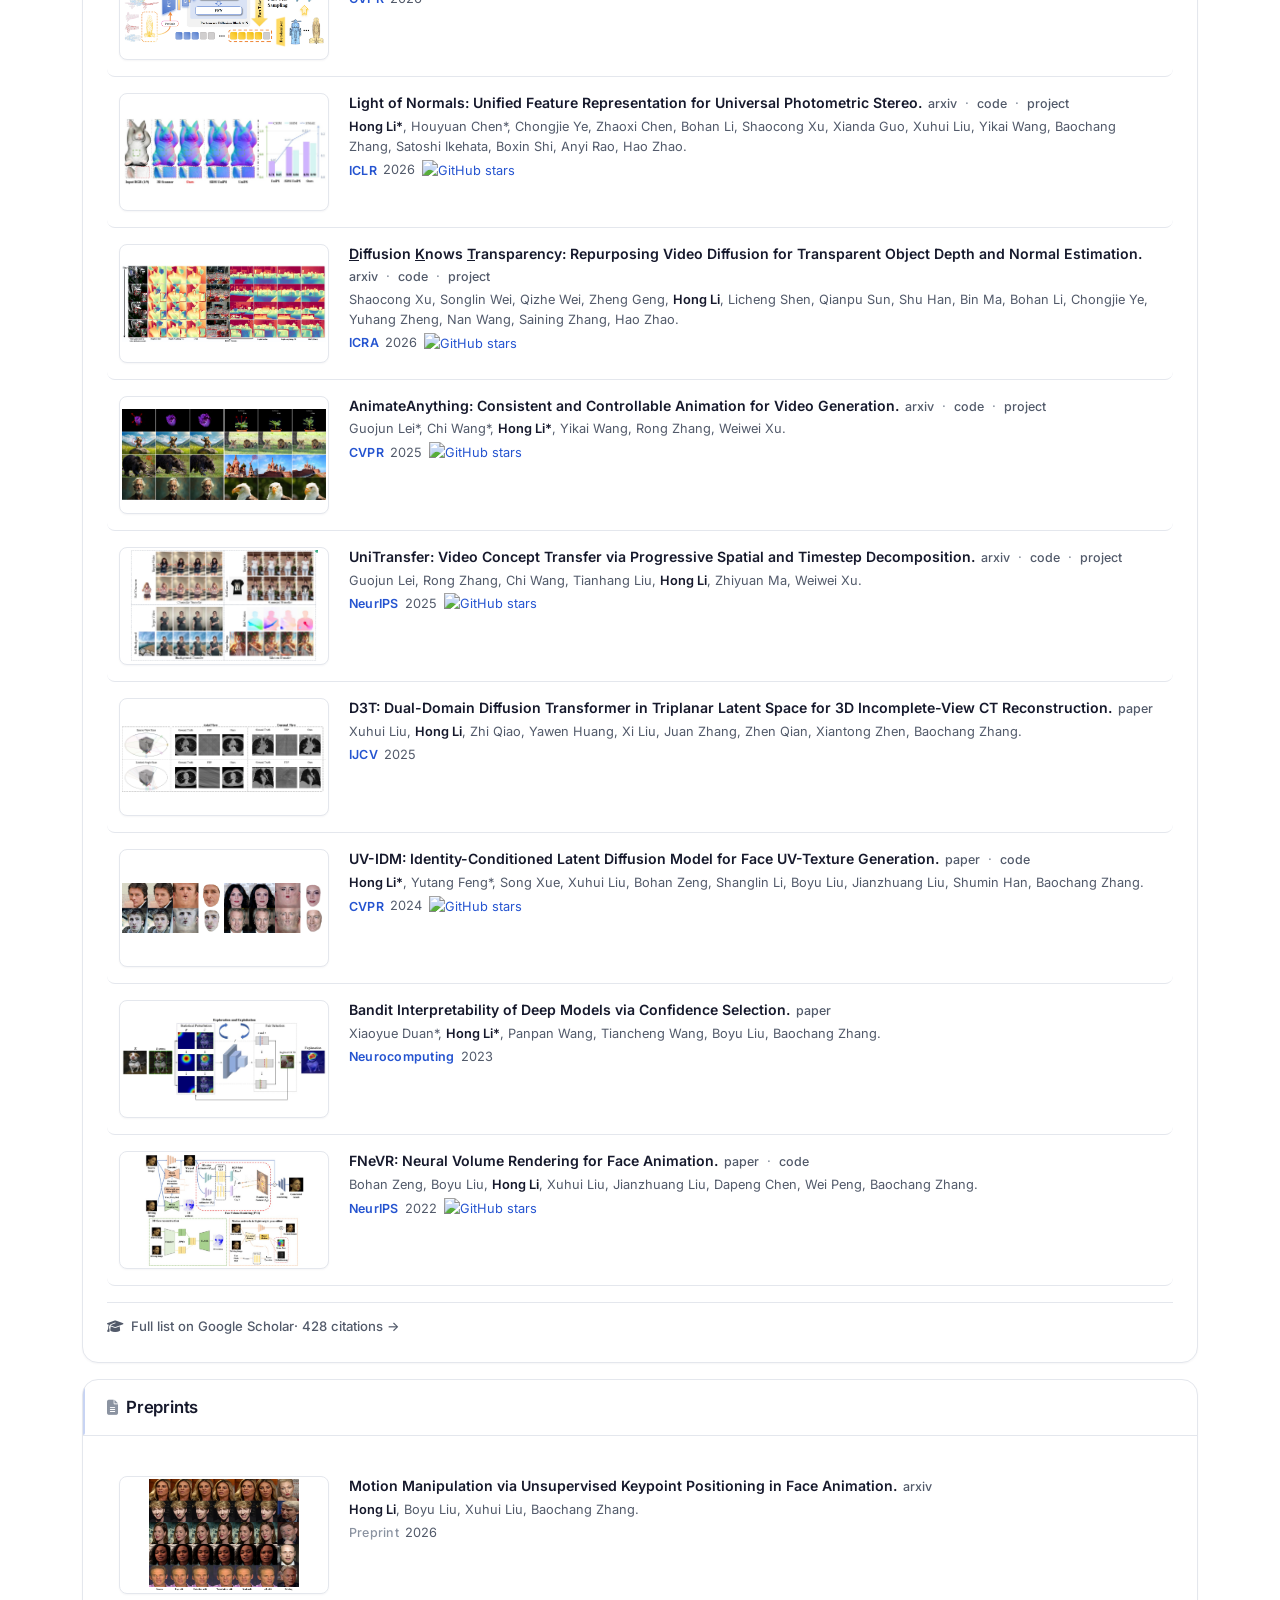
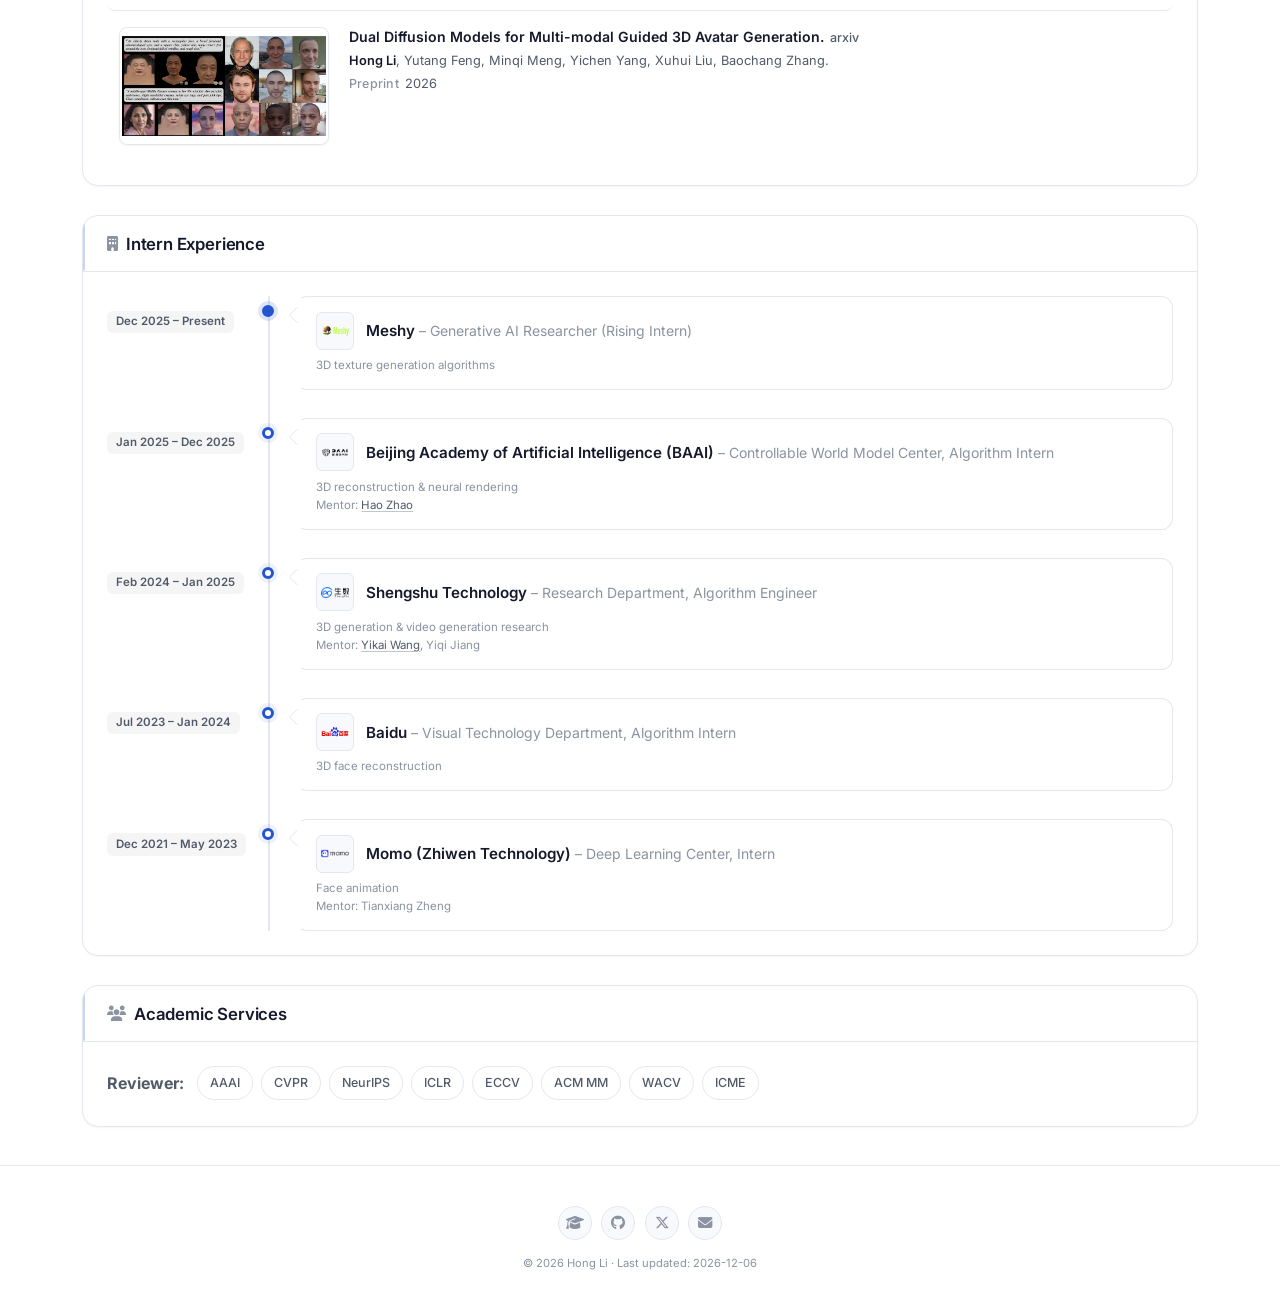
==== commit afd819cb: "docs: hide EditDistill review link" ====
--- a/index.html
+++ b/index.html
@@ -223,9 +223,6 @@
                     <div class="pub-info">
                         <div class="pub-title-line">
                             <span class="pub-title">EditDistill: Is It Possible to Guide Video Editing with Image Editing.</span>
-                            <span class="pub-inline-links">
-                                <a href="https://openreview.net/forum?id=C8Uf36RhCB">openreview</a>
-                            </span>
                         </div>
                         <p class="pub-authors">Guojun Lei<sup>*</sup>, <strong>Hong Li<sup>*</sup></strong>, Hongbing Yang, Lixue Gong, Chi Wang, Zheng Dong.</p>
                         <p class="pub-venue"><strong class="venue-neurips">NeurIPS</strong> 2026</p>
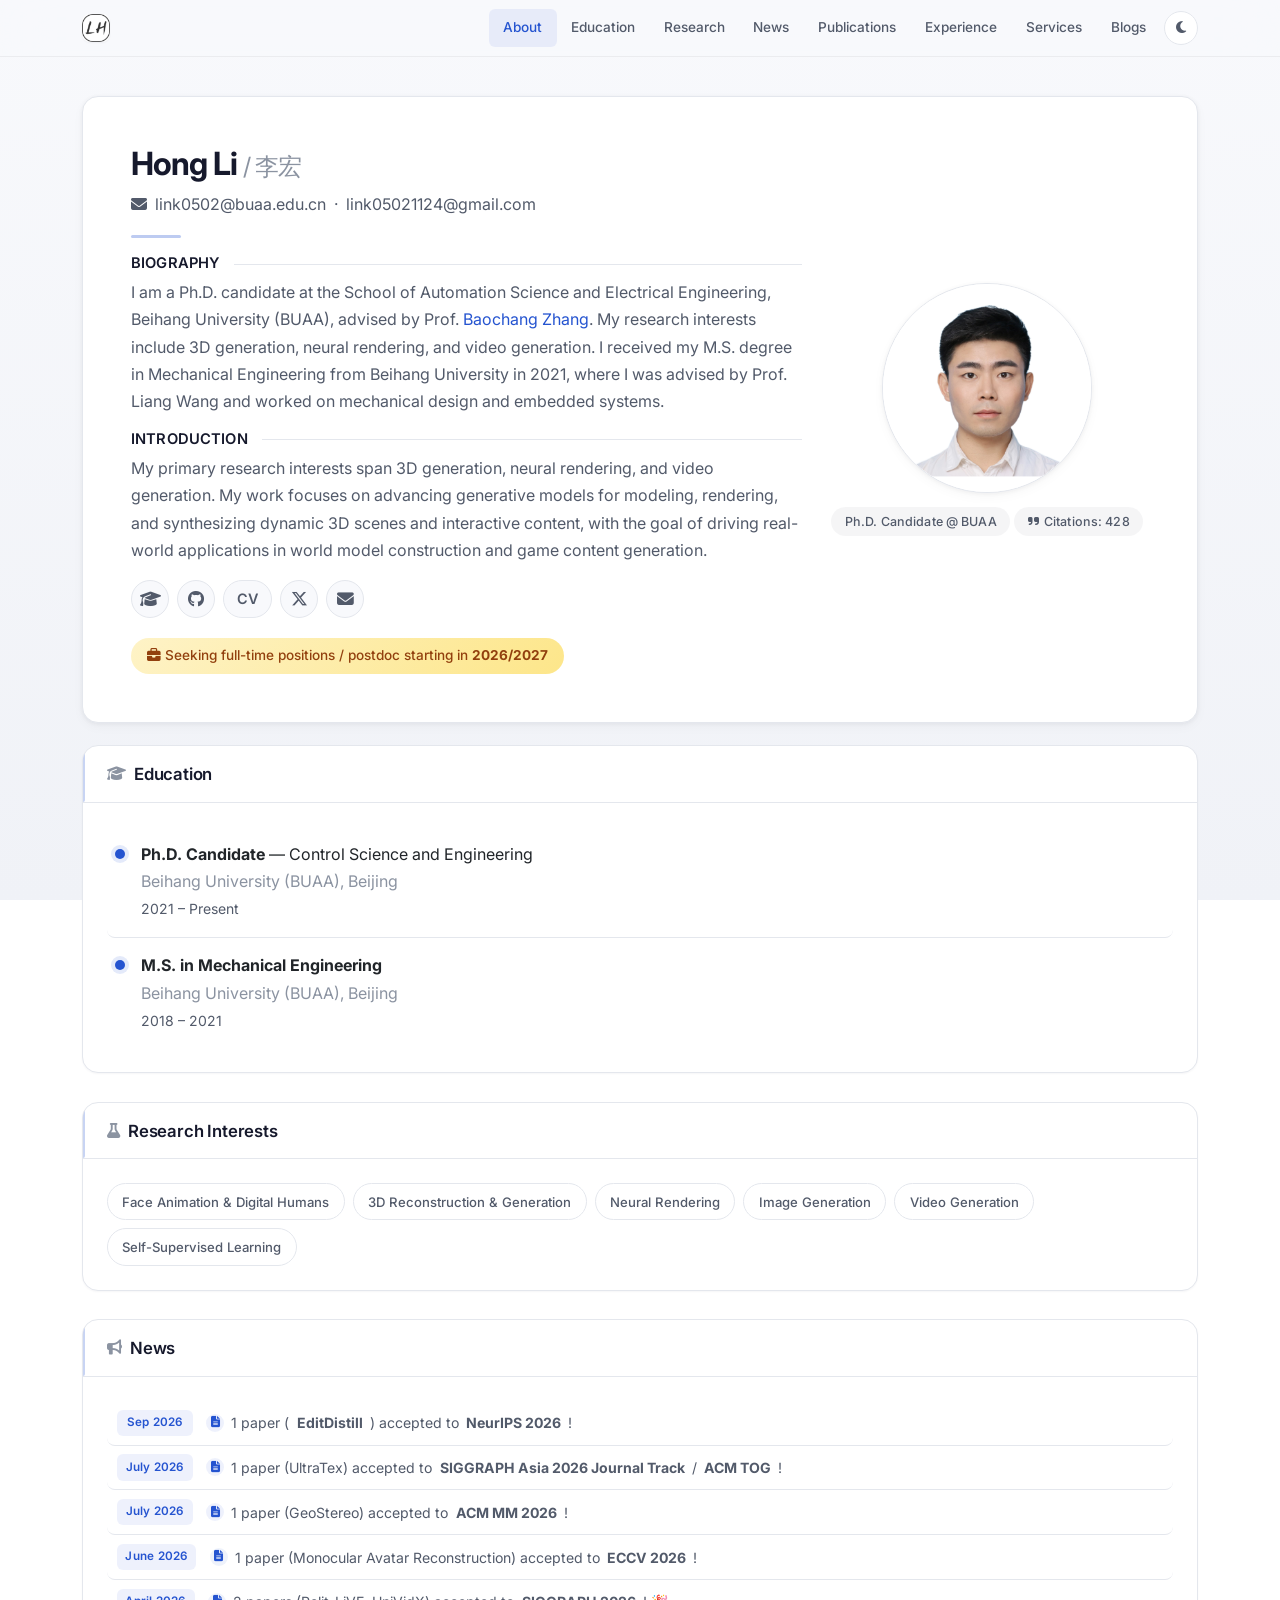
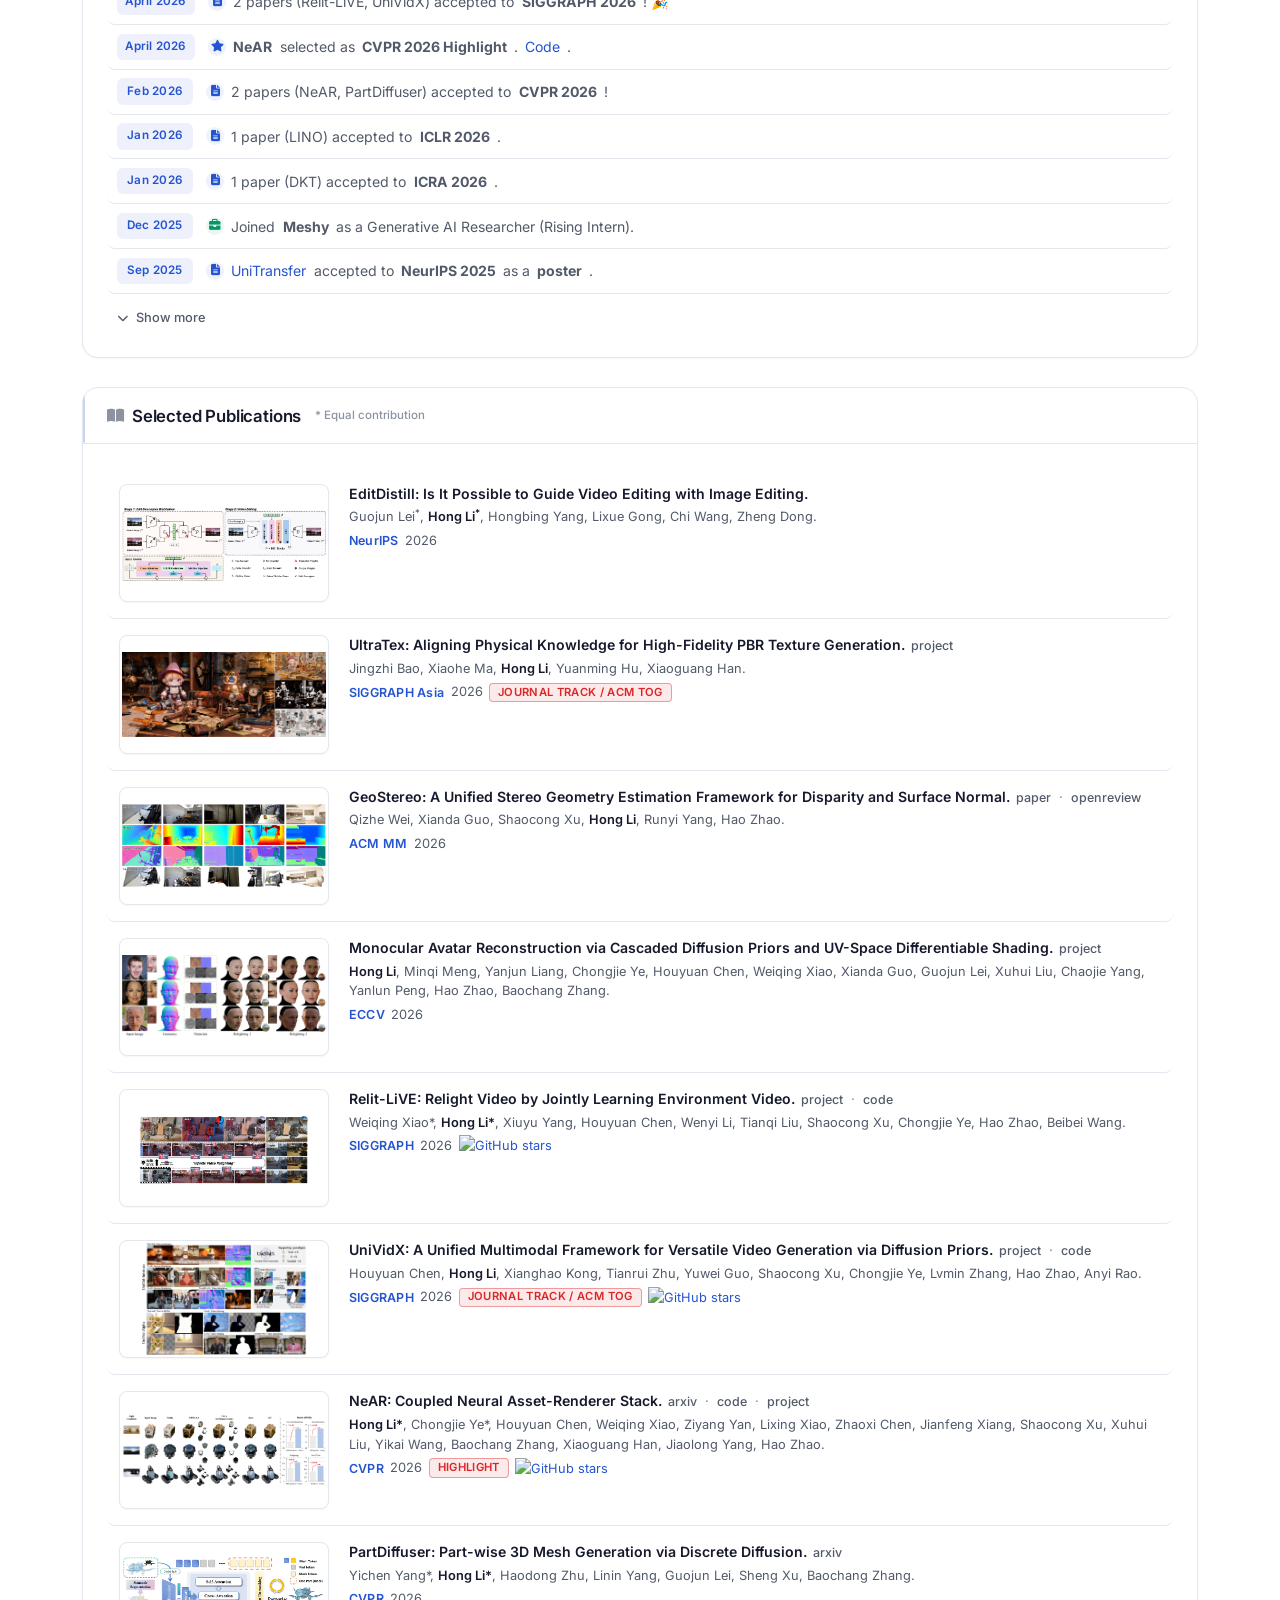
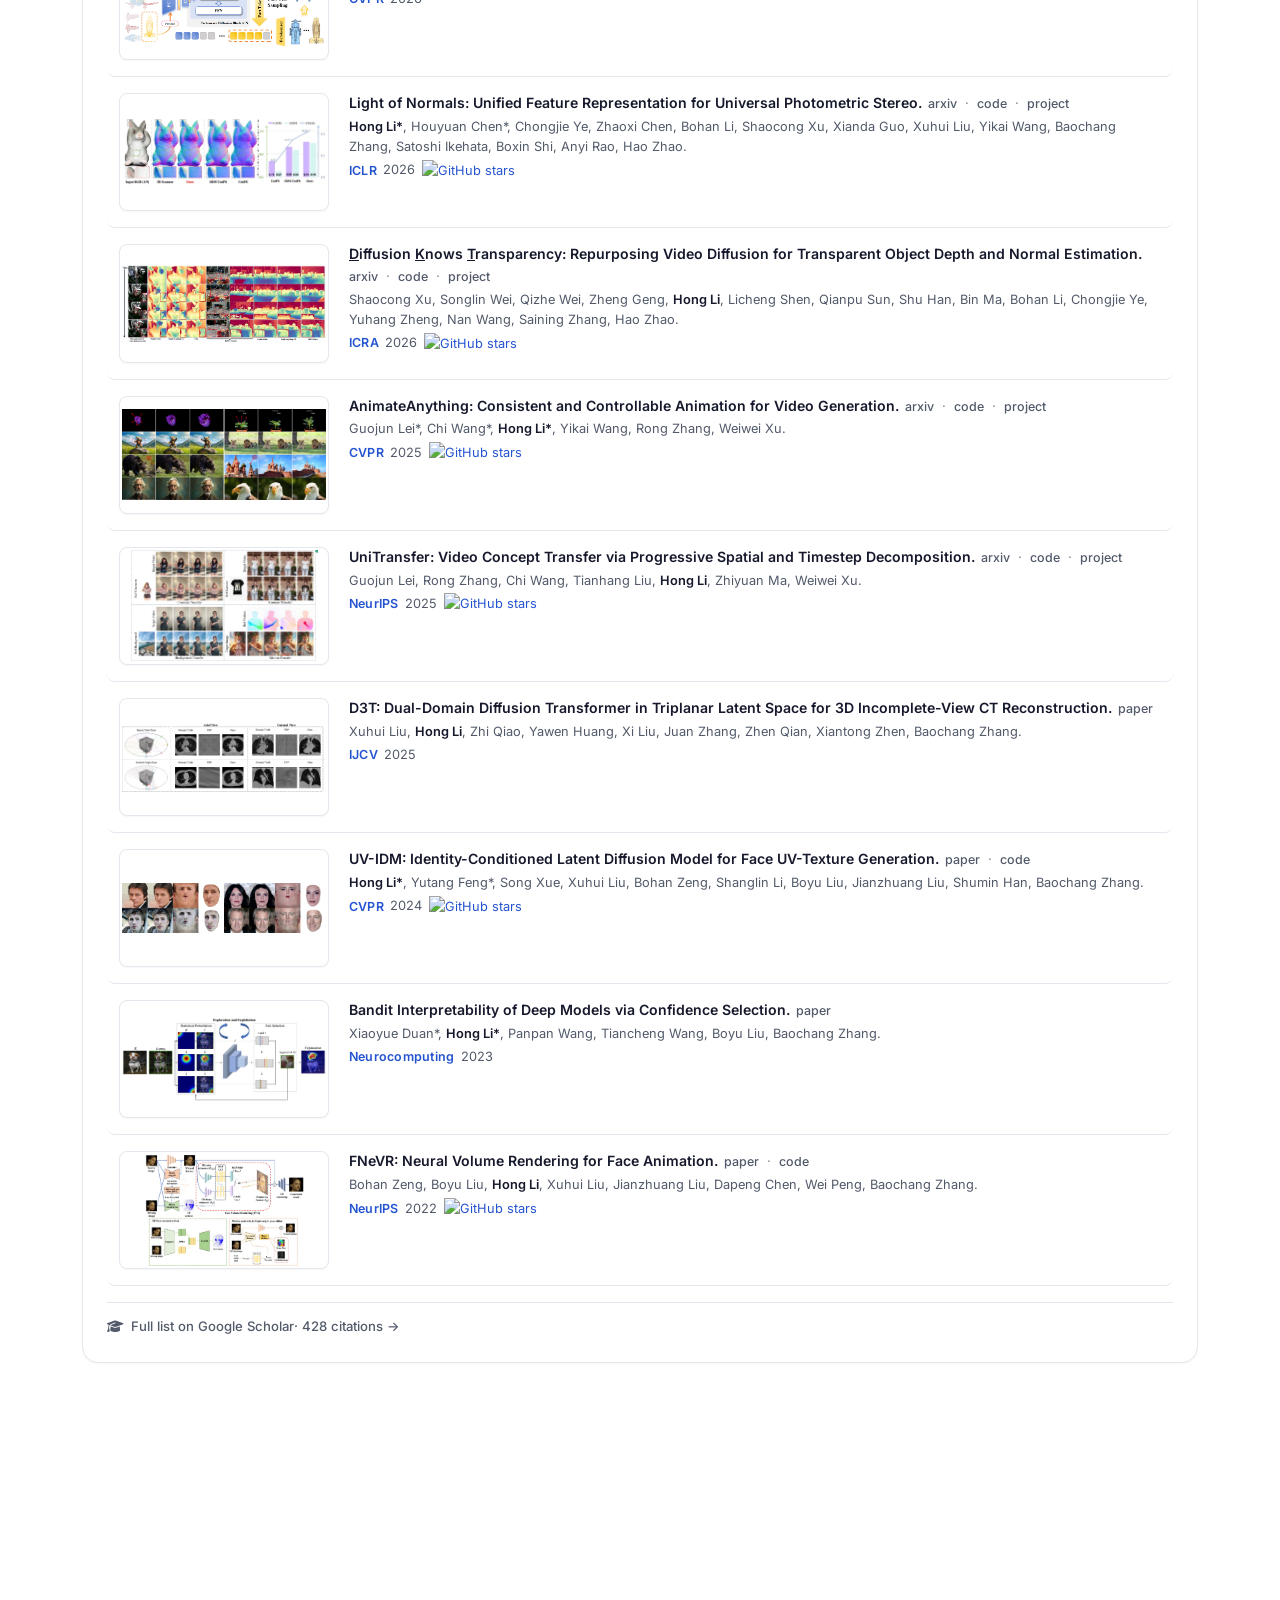
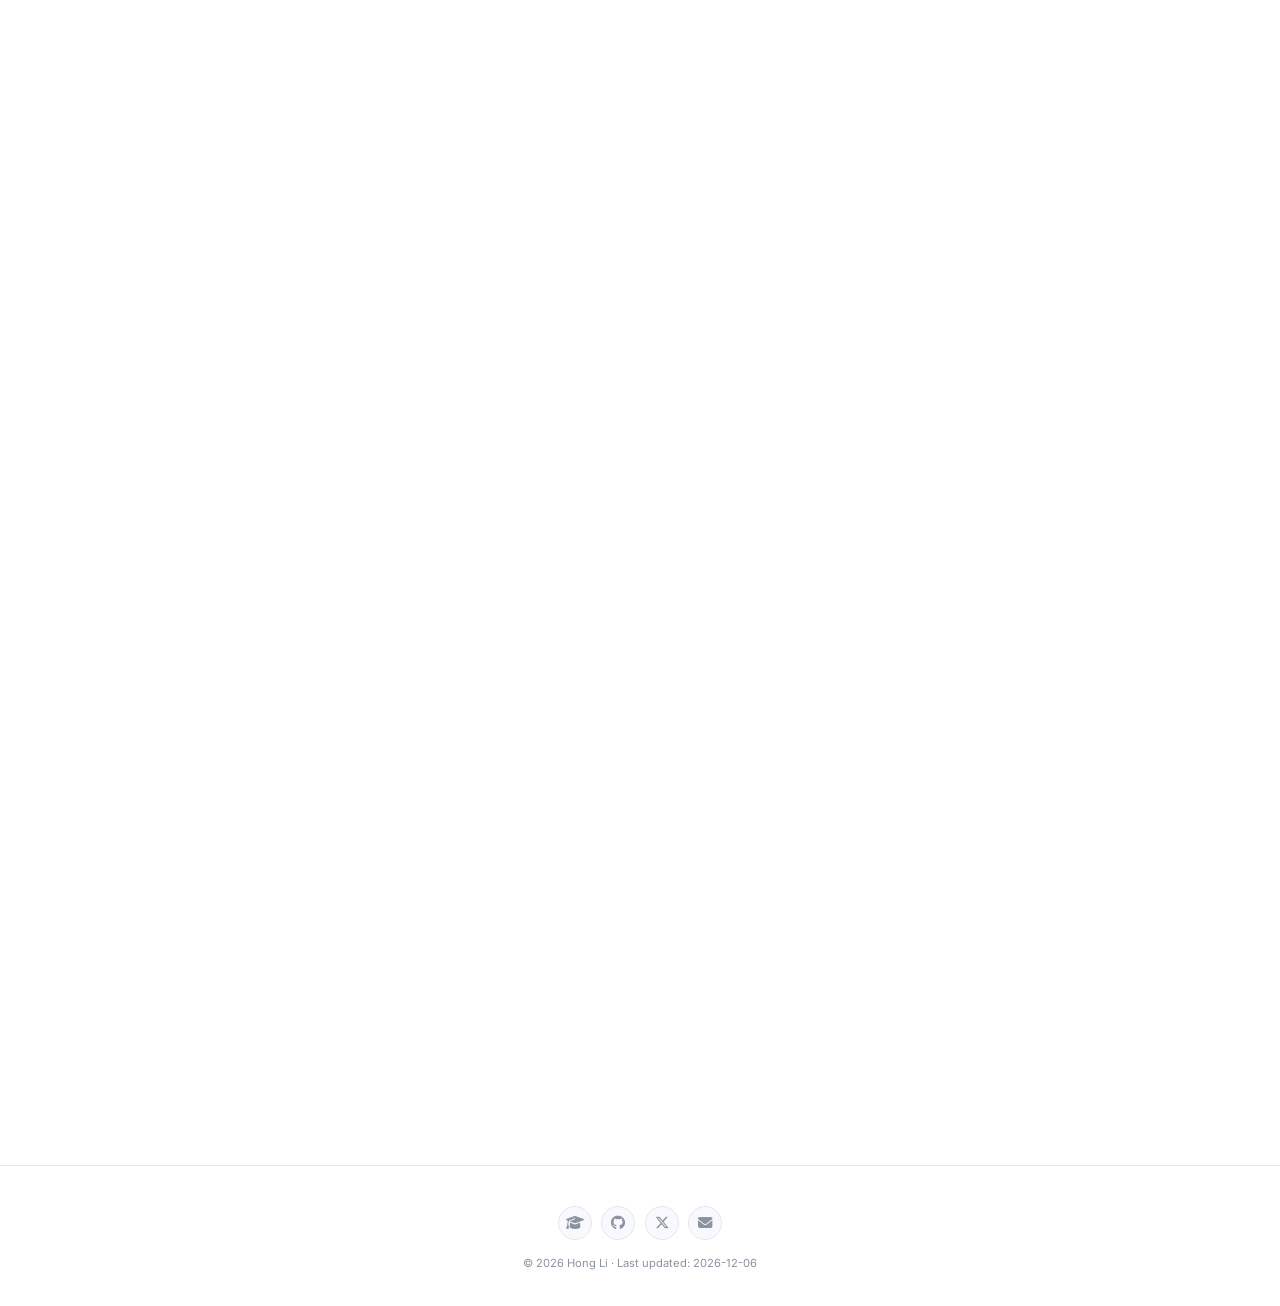
==== commit 2732691e: "docs: add UltraTex project link" ====
--- a/index.html
+++ b/index.html
@@ -235,9 +235,12 @@
                         <img src="Projects/ultratex/teaser.jpg" alt="UltraTex" loading="lazy" onerror="this.onerror=null;this.src='assets/images/teaser-placeholder.svg';">
                     </div>
                     <div class="pub-info">
-                        <div class="pub-title-line">
-                            <span class="pub-title">UltraTex: Aligning Physical Knowledge for High-Fidelity PBR Texture Generation.</span>
-                        </div>
+                        <div class="pub-title-line">
+                            <span class="pub-title">UltraTex: Aligning Physical Knowledge for High-Fidelity PBR Texture Generation.</span>
+                            <span class="pub-inline-links">
+                                <a href="https://ultratex.vercel.app/">project</a>
+                            </span>
+                        </div>
                         <p class="pub-authors">Jingzhi Bao, Xiaohe Ma, <strong>Hong Li</strong>, Yuanming Hu, Xiaoguang Han.</p>
                         <p class="pub-venue"><strong class="venue-tog">SIGGRAPH Asia</strong> 2026 <span class="pub-highlight">Journal Track / ACM TOG</span></p>
                     </div>
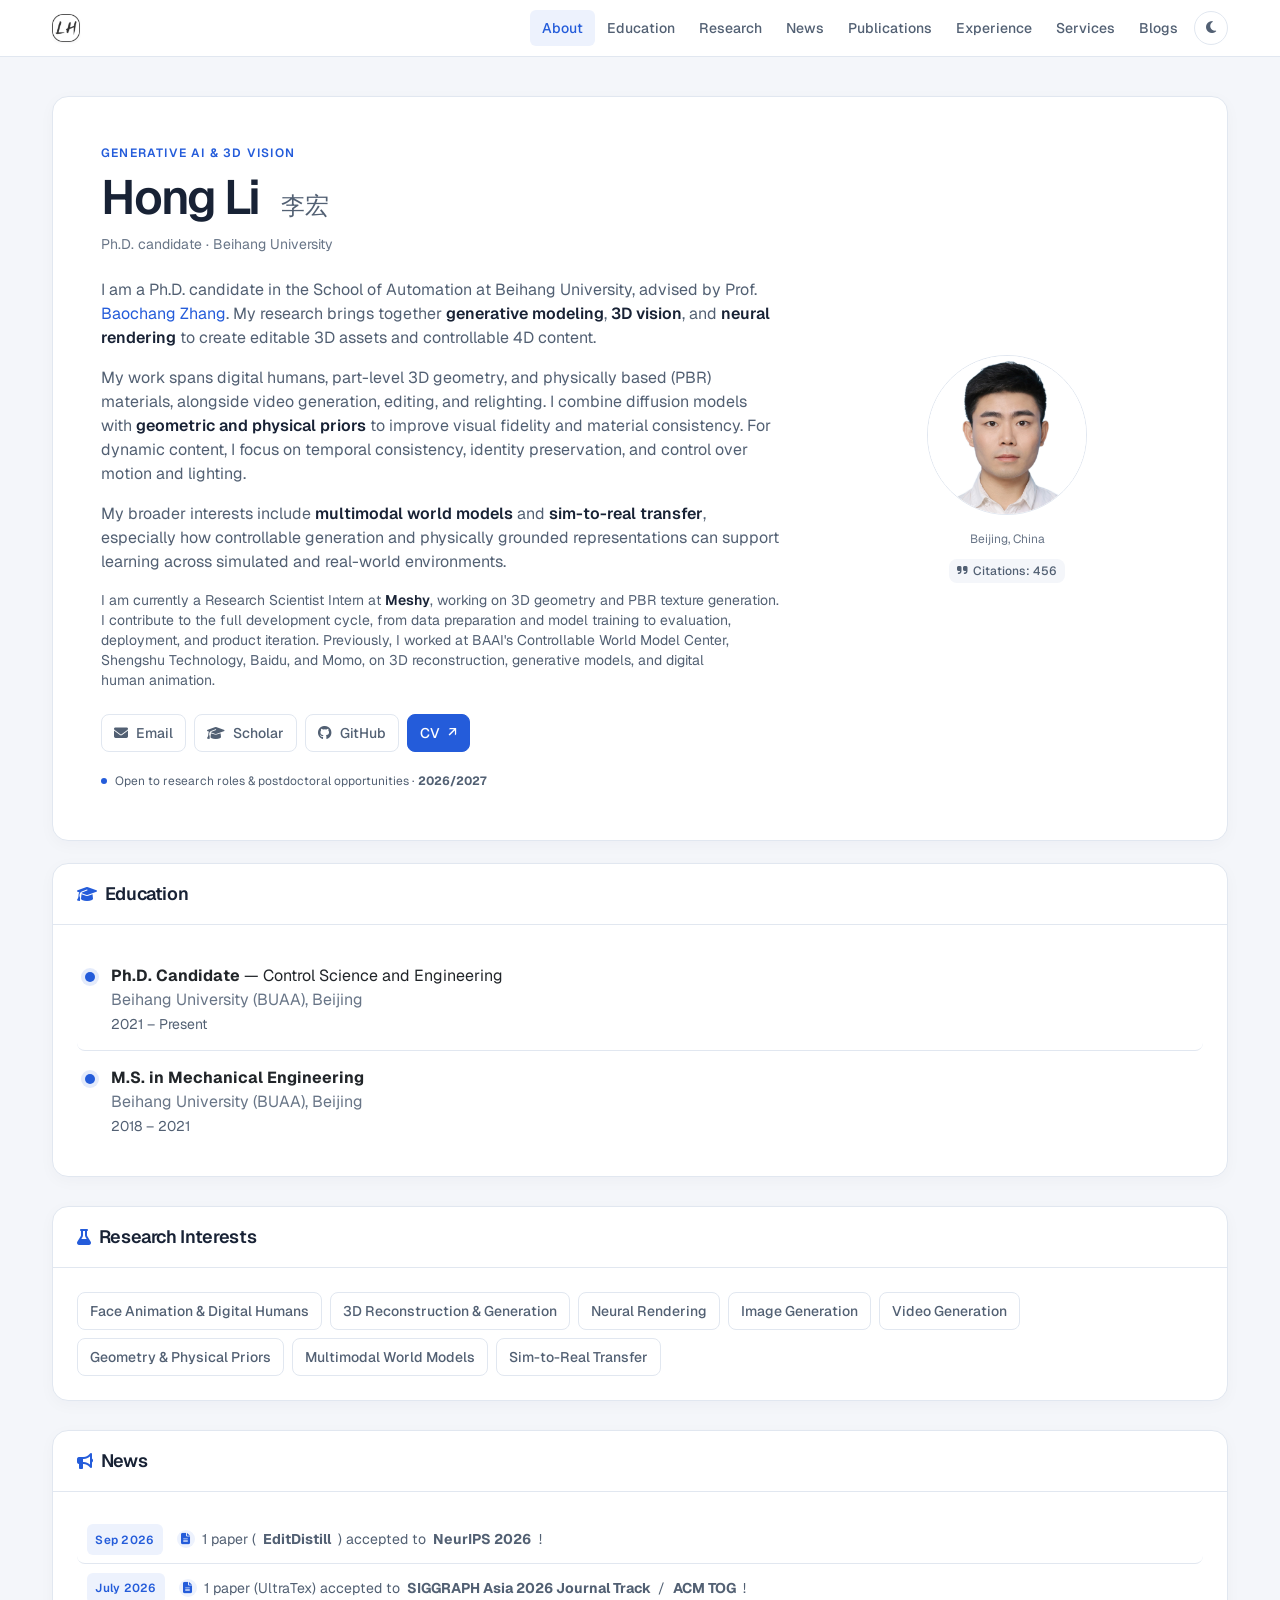
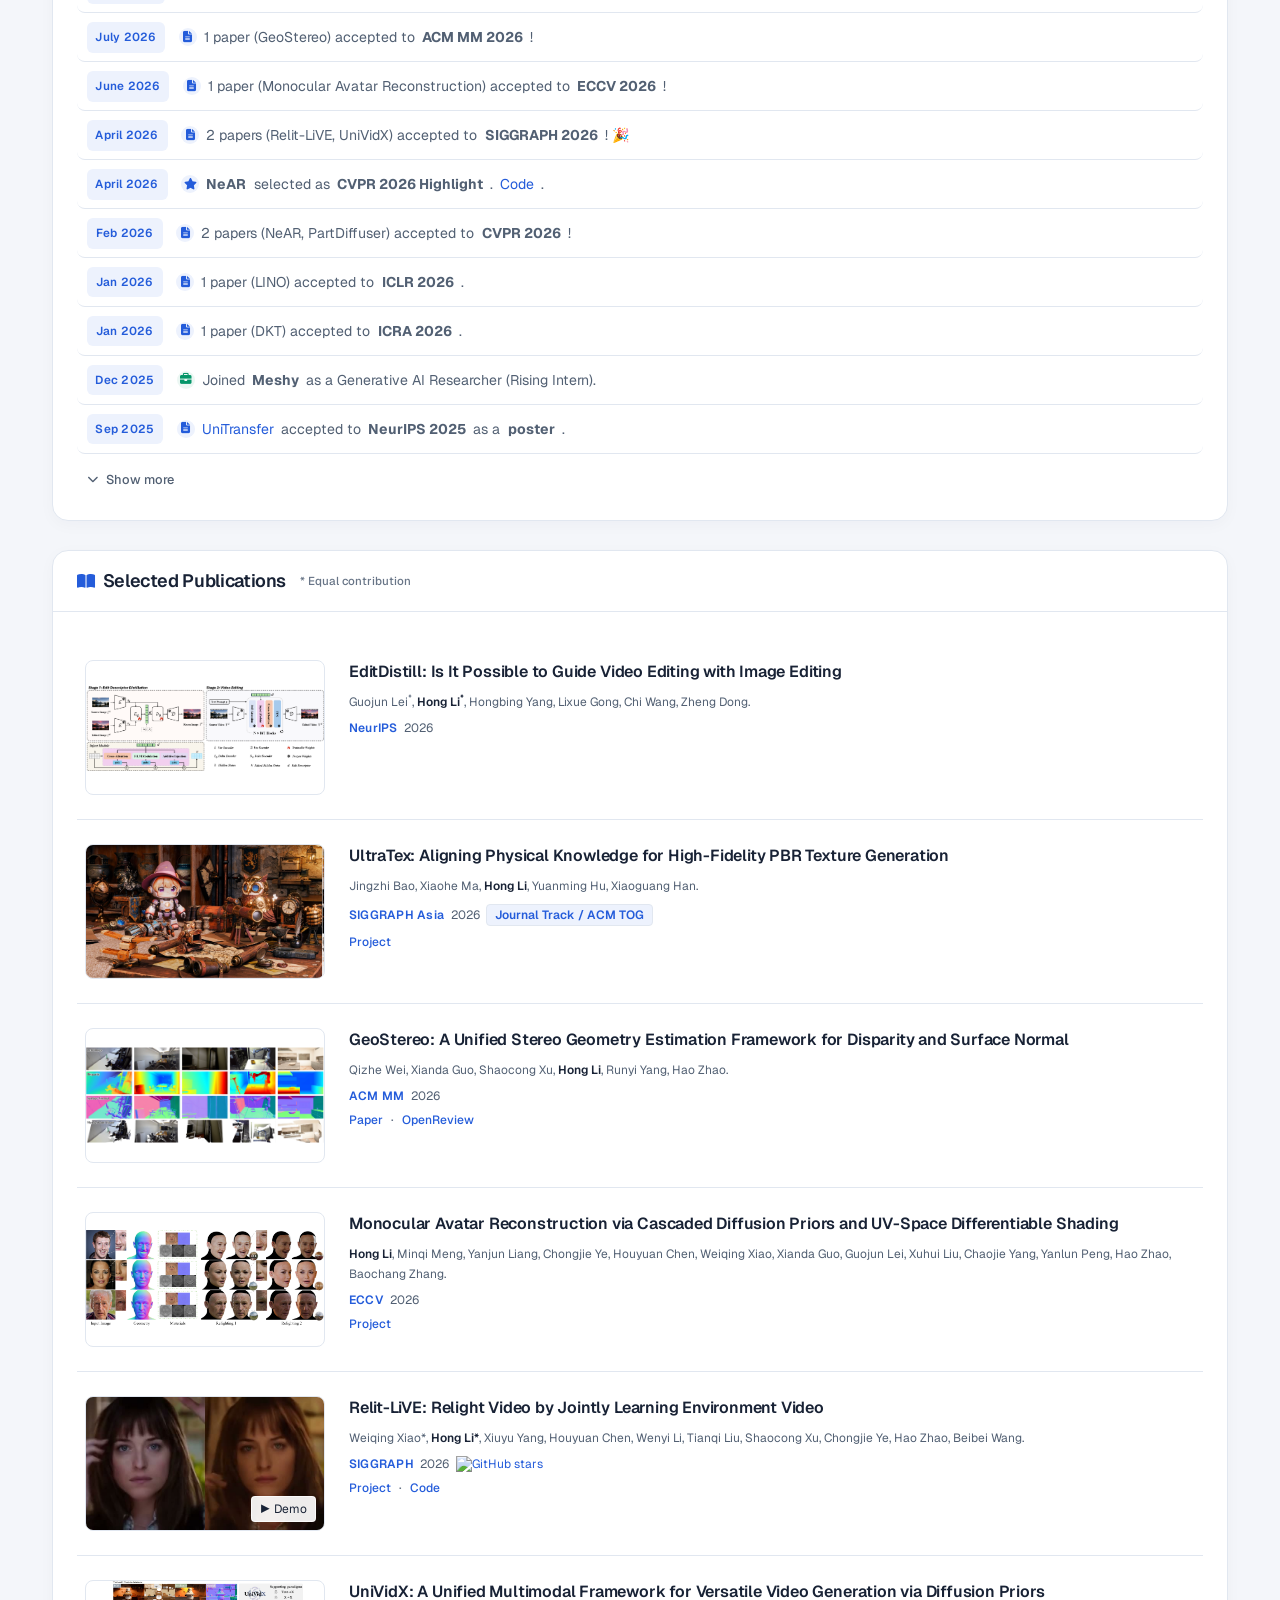
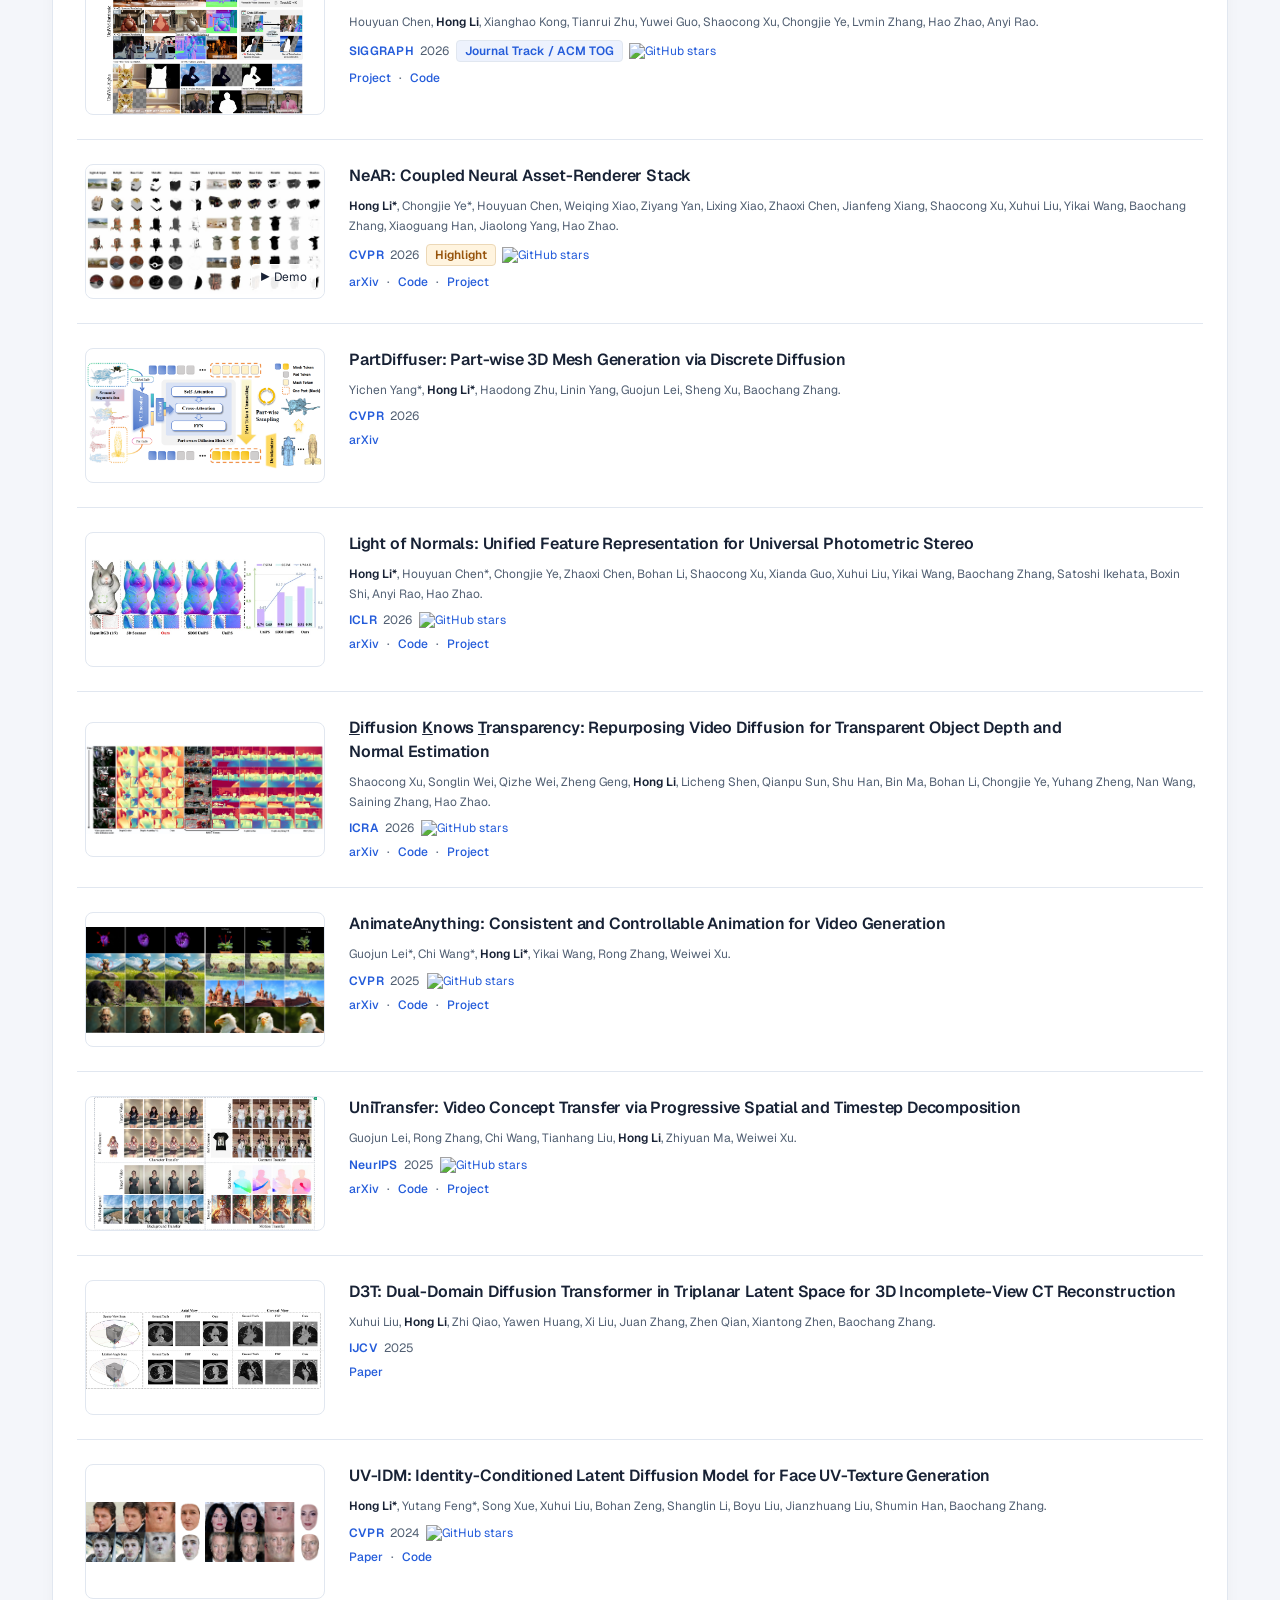
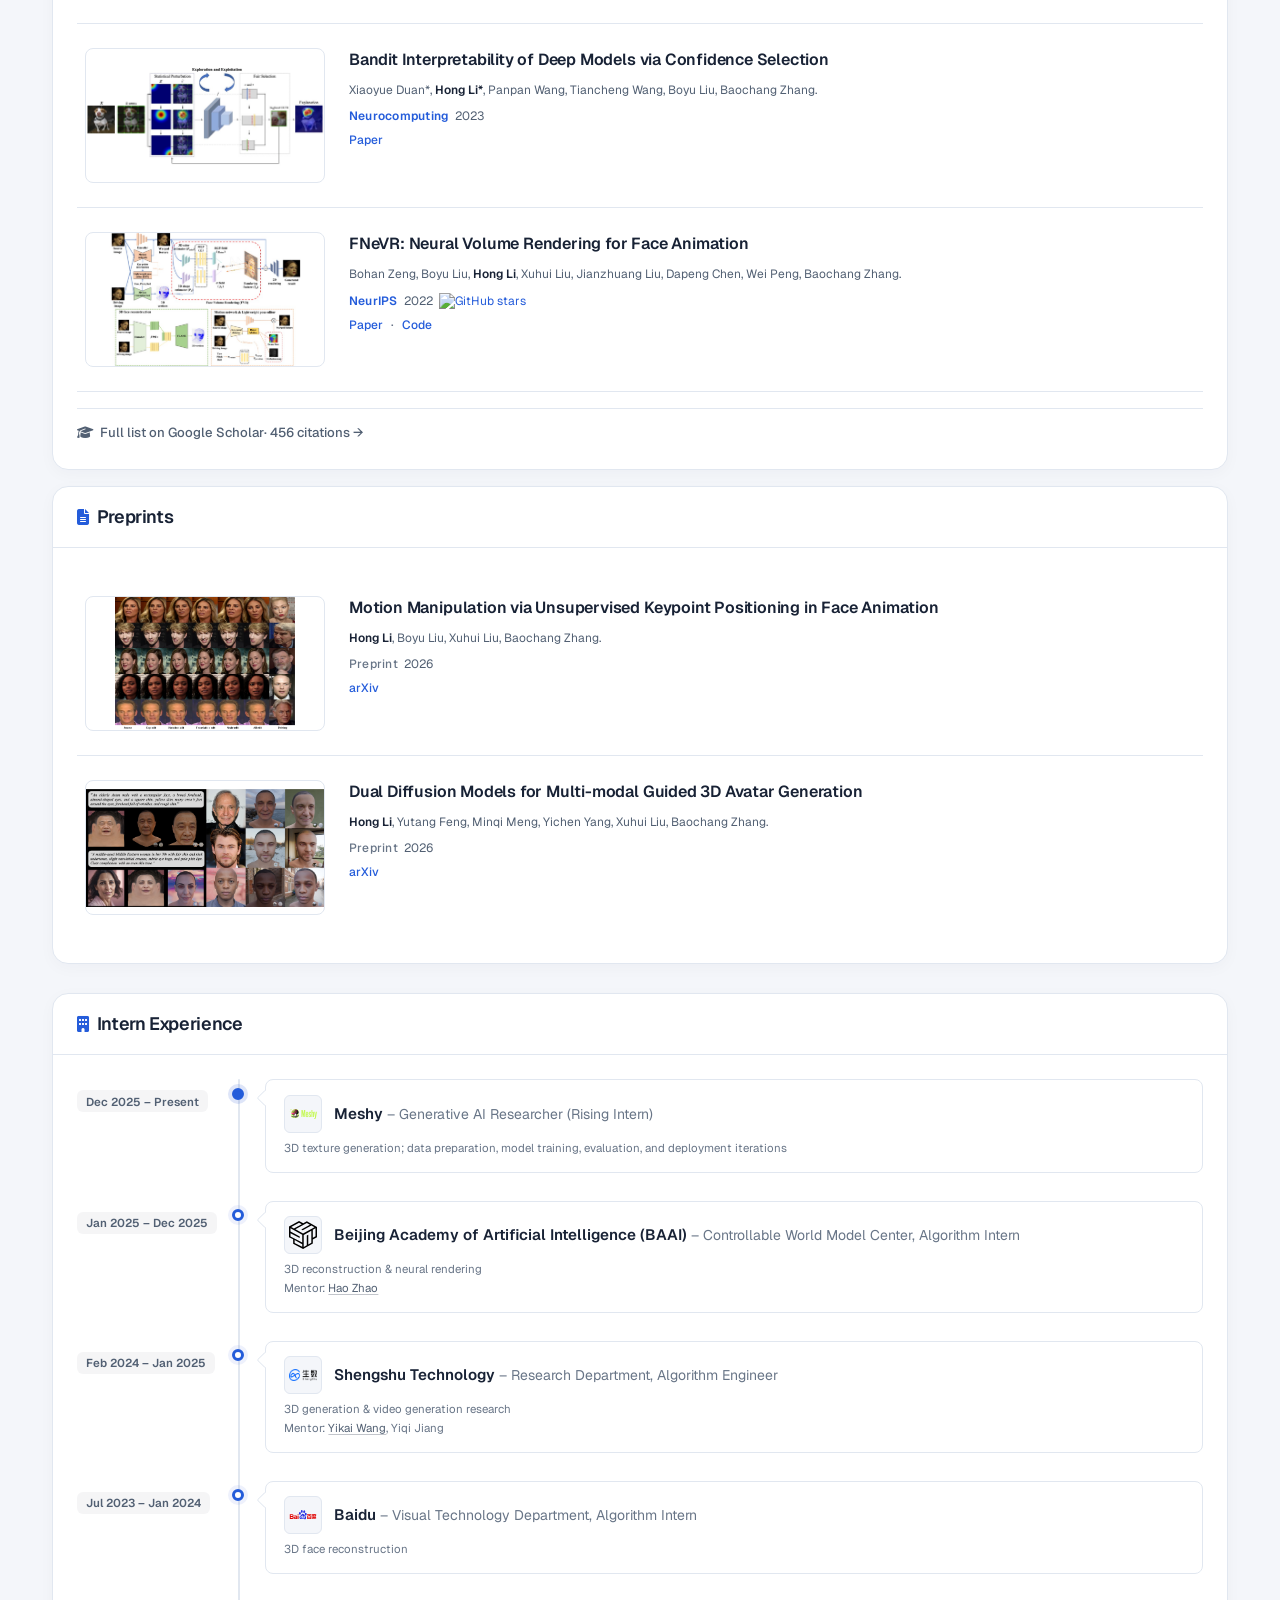
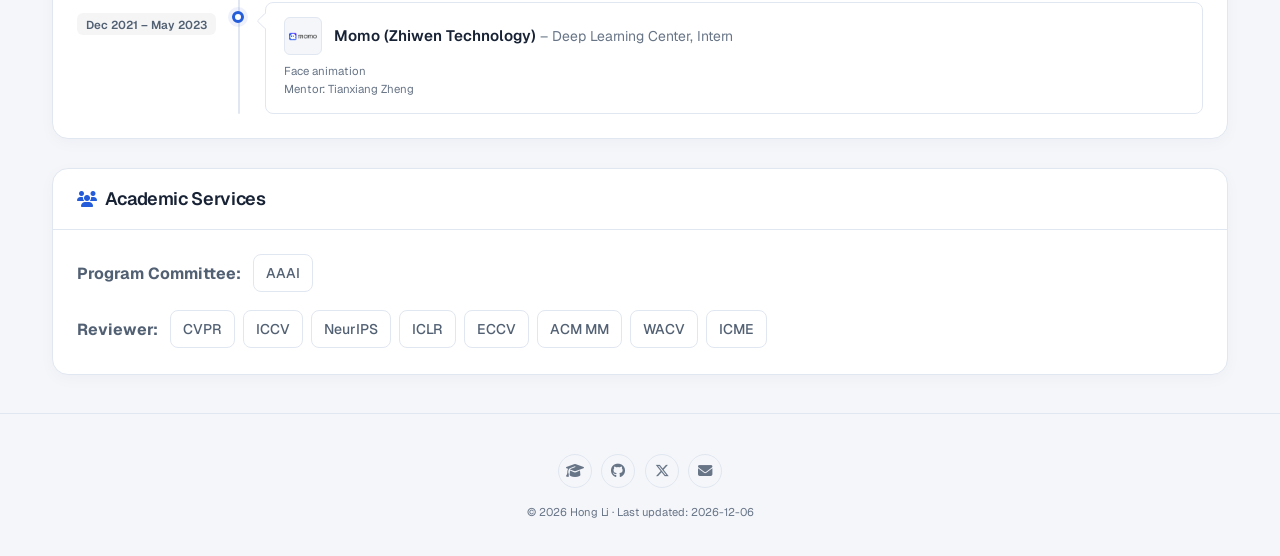
==== commit 8c7e5deb: "feat: refine the academic homepage and publication previews" ====
--- a/index.html
+++ b/index.html
@@ -3,7 +3,7 @@
 <head>
     <meta charset="utf-8">
     <meta name="viewport" content="width=device-width, initial-scale=1">
-    <title>Hong Li - BUAA</title>
+    <title>Hong Li | 3D generation, neural rendering &amp; video generation</title>
     <meta name="description" content="Hong Li (李宏) — Ph.D. candidate at Beihang University (BUAA) working on 3D generation, neural rendering, and video generation.">
     <meta property="og:type" content="website">
     <meta property="og:title" content="Hong Li — Ph.D. Candidate @ BUAA">
@@ -26,17 +26,19 @@
 
     <link rel="preconnect" href="https://fonts.googleapis.com">
     <link rel="preconnect" href="https://fonts.gstatic.com" crossorigin>
-    <link href="https://fonts.googleapis.com/css2?family=Inter:wght@300;400;500;600;700&display=swap" rel="stylesheet">
+    <link href="https://fonts.googleapis.com/css2?family=Geist:wght@400;500;600;700&display=swap" rel="stylesheet">
 
     <link rel="stylesheet" href="https://cdnjs.cloudflare.com/ajax/libs/bootstrap/5.3.3/css/bootstrap.min.css">
     <link rel="stylesheet" href="https://cdnjs.cloudflare.com/ajax/libs/font-awesome/6.5.1/css/all.min.css">
     <link rel="stylesheet" href="https://cdnjs.cloudflare.com/ajax/libs/academicons/1.9.4/css/academicons.min.css">
 
     <link rel="stylesheet" href="assets/css/global.css">
-    <link rel="stylesheet" href="assets/css/pubstyle.css">
+    <link rel="stylesheet" href="assets/css/pubstyle.css?v=20261101">
+    <link rel="stylesheet" href="assets/css/academic.css?v=20261101-6">
 </head>
 
-<body>
+<body class="homepage">
+<a class="skip-link" href="#main">Skip to content</a>
 
 <!-- ==================== Navbar ==================== -->
 <nav class="navbar navbar-expand-lg fixed-top" id="mainNav">
@@ -44,7 +46,7 @@
         <a class="navbar-brand" href="#" aria-label="Home">
             <img src="assets/images/H.ico" class="brand-icon" alt="HL">
         </a>
-        <button class="navbar-toggler" type="button" data-bs-toggle="collapse" data-bs-target="#navbarNav">
+        <button class="navbar-toggler" type="button" data-bs-toggle="collapse" data-bs-target="#navbarNav" aria-controls="navbarNav" aria-expanded="false" aria-label="Toggle navigation">
             <span class="navbar-toggler-icon"></span>
         </button>
         <div class="collapse navbar-collapse" id="navbarNav">
@@ -67,6 +69,7 @@
     </div>
 </nav>
 
+<main id="main">
 <!-- ==================== Hero / About ==================== -->
 <section id="about" class="section-hero">
     <div class="container">
@@ -74,43 +77,31 @@
             <div class="card-body p-4 p-md-5">
                 <div class="row align-items-center">
                     <div class="col-lg-8">
-                        <h1 class="display-name">Hong Li <span class="name-cn">/ 李宏</span></h1>
-                        <p class="text-secondary mt-2 mb-3">
-                            <i class="fa-solid fa-envelope me-1"></i> link0502@buaa.edu.cn
-                            &nbsp;&middot;&nbsp;
-                            link05021124@gmail.com
-                        </p>
-                        <div class="divider"></div>
-
-                        <h5 class="section-subtitle">Biography</h5>
-                        <p class="text-body-secondary">
-                            I am a Ph.D. candidate at the School of Automation Science and Electrical Engineering, Beihang University (BUAA), advised by Prof. <a href="https://scholar.google.com/citations?user=ImJz6MsAAAAJ&amp;hl=zh-CN" target="_blank" rel="noopener noreferrer">Baochang Zhang</a>. My research interests include 3D generation, neural rendering, and video generation. I received my M.S. degree in Mechanical Engineering from Beihang University in 2021, where I was advised by Prof. Liang Wang and worked on mechanical design and embedded systems.
-                        </p>
-
-                        <h5 class="section-subtitle">Introduction</h5>
-                        <p class="text-body-secondary">
-                            My primary research interests span 3D generation, neural rendering, and video generation. My work focuses on advancing generative models for modeling, rendering, and synthesizing dynamic 3D scenes and interactive content, with the goal of driving real-world applications in world model construction and game content generation.
-                        </p>
-
-                        <div class="social-links mt-3">
-                            <a href="https://scholar.google.com/citations?user=5FBYzP8AAAAJ" title="Google Scholar"><i class="fa-solid fa-graduation-cap"></i></a>
-                            <a href="https://github.com/Luh1124" title="GitHub"><i class="fa-brands fa-github"></i></a>
-                            <a class="social-cv" href="cv/Hong_Li_CV.pdf" target="_blank" rel="noopener noreferrer" title="CV (PDF)">CV</a>
-                            <a href="https://x.com/HongLi0502" title="Twitter / X"><i class="fa-brands fa-x-twitter"></i></a>
-                            <a href="mailto:link0502@buaa.edu.cn" title="Email"><i class="fa-solid fa-envelope"></i></a>
-                        </div>
-                        <p class="mt-3 mb-0">
-                            <span class="hiring-notice"><i class="fa-solid fa-briefcase me-1"></i>Seeking full-time positions / postdoc starting in <strong>2026/2027</strong></span>
-                        </p>
-                    </div>
-                    <div class="col-lg-4 text-center mt-4 mt-lg-0">
+                        <p class="profile-kicker">Generative AI &amp; 3D vision</p>
+                        <h1 class="display-name">Hong Li <span class="name-cn" lang="zh">李宏</span></h1>
+                        <p class="profile-affiliation">Ph.D. candidate · Beihang University</p>
+                        <div class="profile-intro">
+                            <p>I am a Ph.D. candidate in the School of Automation at Beihang University, advised by Prof. <a href="https://scholar.google.com/citations?user=ImJz6MsAAAAJ&amp;hl=zh-CN" target="_blank" rel="noopener noreferrer">Baochang Zhang</a>. My research brings together <strong>generative modeling</strong>, <strong>3D vision</strong>, and <strong>neural rendering</strong> to create editable 3D assets and controllable 4D content.</p>
+                            <p>My work spans digital humans, part-level 3D geometry, and physically based (PBR) materials, alongside video generation, editing, and relighting. I combine diffusion models with <strong>geometric and physical priors</strong> to improve visual fidelity and material consistency. For dynamic content, I focus on temporal consistency, identity preservation, and control over motion and lighting.</p>
+                            <p>My broader interests include <strong>multimodal world models</strong> and <strong>sim-to-real transfer</strong>, especially how controllable generation and physically grounded representations can support learning across simulated and real-world environments.</p>
+                            <p class="profile-current">I am currently a Research Scientist Intern at <strong>Meshy</strong>, working on 3D geometry and PBR texture generation. I contribute to the full development cycle, from data preparation and model training to evaluation, deployment, and product iteration. Previously, I worked at BAAI's Controllable World Model Center, Shengshu Technology, Baidu, and Momo, on 3D reconstruction, generative models, and digital human animation.</p>
+                        </div>
+                        <div class="social-links profile-links">
+                            <a href="mailto:link0502@buaa.edu.cn" title="Email"><i class="fa-solid fa-envelope" aria-hidden="true"></i><span>Email</span></a>
+                            <a href="https://scholar.google.com/citations?user=5FBYzP8AAAAJ" title="Google Scholar"><i class="fa-solid fa-graduation-cap" aria-hidden="true"></i><span>Scholar</span></a>
+                            <a href="https://github.com/Luh1124" title="GitHub"><i class="fa-brands fa-github" aria-hidden="true"></i><span>GitHub</span></a>
+                            <a class="social-cv" href="cv/Hong_Li_CV.pdf?v=20261101" target="_blank" rel="noopener noreferrer" title="English CV (PDF)"><span>CV</span><span aria-hidden="true">↗</span></a>
+                        </div>
+                        <p class="hiring-line"><span class="hiring-notice"><span class="opportunity-dot" aria-hidden="true"></span>Open to research roles &amp; postdoctoral opportunities · <strong>2026/2027</strong></span></p>
+                    </div>
+                    <div class="col-lg-4 text-center mt-4 mt-lg-0 profile-portrait">
                         <div class="hero-avatar-wrapper mx-auto">
                             <div class="hero-avatar-inner">
-                                <img src="assets/images/profile.png" class="hero-avatar" alt="Hong Li">
+                                <img src="assets/images/profile.png" class="hero-avatar" alt="Hong Li" width="160" height="160" fetchpriority="high">
                             </div>
                         </div>
                         <div class="hero-identity">
-                            <span class="hero-identity-tag">Ph.D. Candidate @ BUAA</span>
+                            <span class="hero-identity-location">Beijing, China</span>
                             <a class="hero-identity-tag scholar-stat visible" href="https://scholar.google.com/citations?user=5FBYzP8AAAAJ" target="_blank" rel="noopener noreferrer" title="Google Scholar citations"><i class="fa-solid fa-quote-right me-1"></i>Citations: <span data-scholar-citations>428</span></a>
                         </div>
                     </div>
@@ -163,7 +154,9 @@
                     <span class="research-tag">Neural Rendering</span>
                     <span class="research-tag">Image Generation</span>
                     <span class="research-tag">Video Generation</span>
-                    <span class="research-tag">Self-Supervised Learning</span>
+                    <span class="research-tag">Geometry &amp; Physical Priors</span>
+                    <span class="research-tag">Multimodal World Models</span>
+                    <span class="research-tag">Sim-to-Real Transfer</span>
                 </div>
             </div>
         </div>
@@ -222,7 +215,7 @@
                     </div>
                     <div class="pub-info">
                         <div class="pub-title-line">
-                            <span class="pub-title">EditDistill: Is It Possible to Guide Video Editing with Image Editing.</span>
+                            <span class="pub-title">EditDistill: Is It Possible to Guide Video Editing with Image Editing</span>
                         </div>
                         <p class="pub-authors">Guojun Lei<sup>*</sup>, <strong>Hong Li<sup>*</sup></strong>, Hongbing Yang, Lixue Gong, Chi Wang, Zheng Dong.</p>
                         <p class="pub-venue"><strong class="venue-neurips">NeurIPS</strong> 2026</p>
@@ -232,17 +225,17 @@
                 <!-- UltraTex -->
                 <div class="pub-item">
                     <div class="pub-thumb">
-                        <img src="Projects/ultratex/teaser.jpg" alt="UltraTex" loading="lazy" onerror="this.onerror=null;this.src='assets/images/teaser-placeholder.svg';">
+                        <img class="thumb-scene" src="Projects/ultratex/teaser.jpg" alt="UltraTex generated PBR materials in a rendered scene" loading="lazy" onerror="this.onerror=null;this.src='assets/images/teaser-placeholder.svg';">
                     </div>
                     <div class="pub-info">
                         <div class="pub-title-line">
-                            <span class="pub-title">UltraTex: Aligning Physical Knowledge for High-Fidelity PBR Texture Generation.</span>
-                            <span class="pub-inline-links">
-                                <a href="https://ultratex.vercel.app/">project</a>
-                            </span>
+                            <span class="pub-title">UltraTex: Aligning Physical Knowledge for High-Fidelity PBR Texture Generation</span>
                         </div>
                         <p class="pub-authors">Jingzhi Bao, Xiaohe Ma, <strong>Hong Li</strong>, Yuanming Hu, Xiaoguang Han.</p>
                         <p class="pub-venue"><strong class="venue-tog">SIGGRAPH Asia</strong> 2026 <span class="pub-highlight">Journal Track / ACM TOG</span></p>
+                        <span class="pub-inline-links">
+                                <a href="https://ultratex.vercel.app/">Project</a>
+                            </span>
                     </div>
                 </div>
 
@@ -253,14 +246,14 @@
                     </div>
                     <div class="pub-info">
                         <div class="pub-title-line">
-                            <span class="pub-title">GeoStereo: A Unified Stereo Geometry Estimation Framework for Disparity and Surface Normal.</span>
-                            <span class="pub-inline-links">
-                                <a href="https://openreview.net/pdf?id=bemQ8NstY0">paper</a>
-                                <a href="https://openreview.net/forum?id=bemQ8NstY0">openreview</a>
-                            </span>
+                            <span class="pub-title">GeoStereo: A Unified Stereo Geometry Estimation Framework for Disparity and Surface Normal</span>
                         </div>
                         <p class="pub-authors">Qizhe Wei, Xianda Guo, Shaocong Xu, <strong>Hong Li</strong>, Runyi Yang, Hao Zhao.</p>
                         <p class="pub-venue"><strong>ACM MM</strong> 2026</p>
+                        <span class="pub-inline-links">
+                                <a href="https://openreview.net/pdf?id=bemQ8NstY0">Paper</a>
+                                <a href="https://openreview.net/forum?id=bemQ8NstY0">OpenReview</a>
+                            </span>
                     </div>
                 </div>
 
@@ -271,71 +264,74 @@
                     </div>
                     <div class="pub-info">
                         <div class="pub-title-line">
-                            <span class="pub-title">Monocular Avatar Reconstruction via Cascaded Diffusion Priors and UV-Space Differentiable Shading.</span>
-                            <span class="pub-inline-links">
-                                <a href="https://luh1124.github.io/MARCUS-Avatar-Projectpage/">project</a>
-                            </span>
+                            <span class="pub-title">Monocular Avatar Reconstruction via Cascaded Diffusion Priors and UV-Space Differentiable Shading</span>
                         </div>
                         <p class="pub-authors"><strong>Hong Li</strong>, Minqi Meng, Yanjun Liang, Chongjie Ye, Houyuan Chen, Weiqing Xiao, Xianda Guo, Guojun Lei, Xuhui Liu, Chaojie Yang, Yanlun Peng, Hao Zhao, Baochang Zhang.</p>
                         <p class="pub-venue"><strong class="venue-eccv">ECCV</strong> 2026</p>
+                        <span class="pub-inline-links">
+                                <a href="https://luh1124.github.io/MARCUS-Avatar-Projectpage/">Project</a>
+                            </span>
                     </div>
                 </div>
 
                 <!-- Relit-LiVE -->
                 <div class="pub-item">
-                    <div class="pub-thumb">
-                        <video class="pub-video" poster="Projects/Relit-LiVE/teaser.jpg" autoplay muted loop playsinline preload="metadata" aria-label="Relit-LiVE video preview">
-                            <source src="Projects/Relit-LiVE/video.mp4" type="video/mp4">
-                            <img src="Projects/Relit-LiVE/teaser.jpg" alt="Relit-LiVE" loading="lazy" onerror="this.onerror=null;this.src='assets/images/teaser-placeholder.svg';">
+                    <button class="pub-thumb pub-demo" type="button" data-demo="Relit-LiVE" aria-label="Play Relit-LiVE preview" aria-pressed="false">
+                        <video muted loop playsinline preload="none" poster="assets/media/highlights/relit-live.jpg" aria-hidden="true" tabindex="-1">
+                            <source src="assets/media/highlights/relit-live.mp4" type="video/mp4">
                         </video>
-                    </div>
-                    <div class="pub-info">
-                        <div class="pub-title-line">
-                            <span class="pub-title">Relit-LiVE: Relight Video by Jointly Learning Environment Video.</span>
-                            <span class="pub-inline-links">
-                                <a href="https://zhuxing0.github.io/projects/Relit-LiVE/">project</a>
-                                <a href="https://github.com/zhuxing0/Relit-LiVE">code</a>
-                            </span>
+                        <span class="demo-state"><span class="demo-symbol" aria-hidden="true">▶</span><span class="demo-caption">Demo</span></span>
+                    </button>
+                    <div class="pub-info">
+                        <div class="pub-title-line">
+                            <span class="pub-title">Relit-LiVE: Relight Video by Jointly Learning Environment Video</span>
                         </div>
                         <p class="pub-authors">Weiqing Xiao*, <strong>Hong Li*</strong>, Xiuyu Yang, Houyuan Chen, Wenyi Li, Tianqi Liu, Shaocong Xu, Chongjie Ye, Hao Zhao, Beibei Wang.</p>
                         <p class="pub-venue"><strong class="venue-tog">SIGGRAPH</strong> 2026 <a href="https://github.com/zhuxing0/Relit-LiVE/stargazers"><img alt="GitHub stars" loading="lazy" src="https://img.shields.io/github/stars/zhuxing0/Relit-LiVE?style=social" style="height:16px;vertical-align:middle"></a></p>
+                        <span class="pub-inline-links">
+                                <a href="https://zhuxing0.github.io/projects/Relit-LiVE/">Project</a>
+                                <a href="https://github.com/zhuxing0/Relit-LiVE">Code</a>
+                            </span>
                     </div>
                 </div>
 
                 <!-- UniVidX -->
                 <div class="pub-item">
                     <div class="pub-thumb">
-                        <img src="Projects/UniVidX/teaser.jpg" alt="UniVidX" loading="lazy" onerror="this.onerror=null;this.src='assets/images/teaser-placeholder.svg';">
-                    </div>
-                    <div class="pub-info">
-                        <div class="pub-title-line">
-                            <span class="pub-title">UniVidX: A Unified Multimodal Framework for Versatile Video Generation via Diffusion Priors.</span>
-                            <span class="pub-inline-links">
-                                <a href="https://houyuanchen111.github.io/UniVidX.github.io/">project</a>
-                                <a href="https://github.com/houyuanchen111/UniVidX">code</a>
-                            </span>
+                        <img src="Projects/UniVidX/teaser.jpg" alt="UniVidX overview: multimodal video generation, intrinsic decomposition, relighting, matting, and editing" loading="lazy" onerror="this.onerror=null;this.src='assets/images/teaser-placeholder.svg';">
+                    </div>
+                    <div class="pub-info">
+                        <div class="pub-title-line">
+                            <span class="pub-title">UniVidX: A Unified Multimodal Framework for Versatile Video Generation via Diffusion Priors</span>
                         </div>
                         <p class="pub-authors">Houyuan Chen, <strong>Hong Li</strong>, Xianghao Kong, Tianrui Zhu, Yuwei Guo, Shaocong Xu, Chongjie Ye, Lvmin Zhang, Hao Zhao, Anyi Rao.</p>
                         <p class="pub-venue"><strong class="venue-tog">SIGGRAPH</strong> 2026 <span class="pub-highlight">Journal Track / ACM TOG</span> <a href="https://github.com/houyuanchen111/UniVidX/stargazers"><img alt="GitHub stars" loading="lazy" src="https://img.shields.io/github/stars/houyuanchen111/UniVidX?style=social" style="height:16px;vertical-align:middle"></a></p>
+                        <span class="pub-inline-links">
+                                <a href="https://houyuanchen111.github.io/UniVidX.github.io/">Project</a>
+                                <a href="https://github.com/houyuanchen111/UniVidX">Code</a>
+                            </span>
                     </div>
                 </div>
 
                 <!-- NeAR -->
                 <div class="pub-item">
-                    <div class="pub-thumb">
-                        <img src="Projects/near/teaser.jpg" alt="NeAR" loading="lazy" onerror="this.onerror=null;this.src='assets/images/teaser-placeholder.svg';">
-                    </div>
-                    <div class="pub-info">
-                        <div class="pub-title-line">
-                            <span class="pub-title">NeAR: Coupled Neural Asset-Renderer Stack.</span>
-                            <span class="pub-inline-links">
-                                <a href="https://www.arxiv.org/abs/2511.18600">arxiv</a>
-                                <a href="https://github.com/Luh1124/NeAR">code</a>
-                                <a href="https://near-project.github.io/">project</a>
-                            </span>
+                    <button class="pub-thumb pub-demo pub-demo--full" type="button" data-demo="NeAR" aria-label="Play NeAR preview" aria-pressed="false">
+                        <video muted loop playsinline preload="none" poster="assets/media/highlights/near-pbr-full.jpg" aria-hidden="true" tabindex="-1">
+                            <source src="assets/media/highlights/near-pbr-full.mp4" type="video/mp4">
+                        </video>
+                        <span class="demo-state"><span class="demo-symbol" aria-hidden="true">▶</span><span class="demo-caption">Demo</span></span>
+                    </button>
+                    <div class="pub-info">
+                        <div class="pub-title-line">
+                            <span class="pub-title">NeAR: Coupled Neural Asset-Renderer Stack</span>
                         </div>
                         <p class="pub-authors"><strong>Hong Li*</strong>, Chongjie Ye*, Houyuan Chen, Weiqing Xiao, Ziyang Yan, Lixing Xiao, Zhaoxi Chen, Jianfeng Xiang, Shaocong Xu, Xuhui Liu, Yikai Wang, Baochang Zhang, Xiaoguang Han, Jiaolong Yang, Hao Zhao.</p>
-                        <p class="pub-venue"><strong class="venue-cvpr">CVPR</strong> 2026 <span class="pub-highlight">Highlight</span> <a href="https://github.com/Luh1124/NeAR/stargazers"><img alt="GitHub stars" loading="lazy" src="https://img.shields.io/github/stars/Luh1124/NeAR?style=social" style="height:16px;vertical-align:middle"></a></p>
+                        <p class="pub-venue"><strong class="venue-cvpr">CVPR</strong> 2026 <span class="pub-highlight pub-highlight--award">Highlight</span> <a href="https://github.com/Luh1124/NeAR/stargazers"><img alt="GitHub stars" loading="lazy" src="https://img.shields.io/github/stars/Luh1124/NeAR?style=social" style="height:16px;vertical-align:middle"></a></p>
+                        <span class="pub-inline-links">
+                                <a href="https://www.arxiv.org/abs/2511.18600">arXiv</a>
+                                <a href="https://github.com/Luh1124/NeAR">Code</a>
+                                <a href="https://near-project.github.io/">Project</a>
+                            </span>
                     </div>
                 </div>
 
@@ -346,13 +342,13 @@
                     </div>
                     <div class="pub-info">
                         <div class="pub-title-line">
-                            <span class="pub-title">PartDiffuser: Part-wise 3D Mesh Generation via Discrete Diffusion.</span>
-                            <span class="pub-inline-links">
-                                <a href="https://arxiv.org/abs/2511.18801">arxiv</a>
-                            </span>
+                            <span class="pub-title">PartDiffuser: Part-wise 3D Mesh Generation via Discrete Diffusion</span>
                         </div>
                         <p class="pub-authors">Yichen Yang*, <strong>Hong Li*</strong>, Haodong Zhu, Linin Yang, Guojun Lei, Sheng Xu, Baochang Zhang.</p>
                         <p class="pub-venue"><strong class="venue-cvpr">CVPR</strong> 2026</p>
+                        <span class="pub-inline-links">
+                                <a href="https://arxiv.org/abs/2511.18801">arXiv</a>
+                            </span>
                     </div>
                 </div>
 
@@ -363,15 +359,15 @@
                     </div>
                     <div class="pub-info">
                         <div class="pub-title-line">
-                            <span class="pub-title">Light of Normals: Unified Feature Representation for Universal Photometric Stereo.</span>
-                            <span class="pub-inline-links">
-                                <a href="https://arxiv.org/pdf/2506.18882">arxiv</a>
-                                <a href="https://github.com/houyuanchen111/LINO_UniPS.git">code</a>
-                                <a href="https://houyuanchen111.github.io/lino.github.io/">project</a>
-                            </span>
+                            <span class="pub-title">Light of Normals: Unified Feature Representation for Universal Photometric Stereo</span>
                         </div>
                         <p class="pub-authors"><strong>Hong Li*</strong>, Houyuan Chen*, Chongjie Ye, Zhaoxi Chen, Bohan Li, Shaocong Xu, Xianda Guo, Xuhui Liu, Yikai Wang, Baochang Zhang, Satoshi Ikehata, Boxin Shi, Anyi Rao, Hao Zhao.</p>
                         <p class="pub-venue"><strong class="venue-iclr">ICLR</strong> 2026 <a href="https://github.com/houyuanchen111/LINO_UniPS/stargazers"><img alt="GitHub stars" loading="lazy" src="https://img.shields.io/github/stars/houyuanchen111/LINO_UniPS?style=social" style="height:16px;vertical-align:middle"></a></p>
+                        <span class="pub-inline-links">
+                                <a href="https://arxiv.org/pdf/2506.18882">arXiv</a>
+                                <a href="https://github.com/houyuanchen111/LINO_UniPS.git">Code</a>
+                                <a href="https://houyuanchen111.github.io/lino.github.io/">Project</a>
+                            </span>
                     </div>
                 </div>
 
@@ -382,15 +378,15 @@
                     </div>
                     <div class="pub-info">
                         <div class="pub-title-line">
-                            <span class="pub-title"><u>D</u>iffusion <u>K</u>nows <u>T</u>ransparency: Repurposing Video Diffusion for Transparent Object Depth and Normal Estimation.</span>
-                            <span class="pub-inline-links">
-                                <a href="https://arxiv.org/abs/2512.23705">arxiv</a>
-                                <a href="https://github.com/Daniellli/DKT">code</a>
-                                <a href="https://daniellli.github.io/projects/DKT/">project</a>
-                            </span>
+                            <span class="pub-title"><u>D</u>iffusion <u>K</u>nows <u>T</u>ransparency: Repurposing Video Diffusion for Transparent Object Depth and Normal Estimation</span>
                         </div>
                         <p class="pub-authors">Shaocong Xu, Songlin Wei, Qizhe Wei, Zheng Geng, <strong>Hong Li</strong>, Licheng Shen, Qianpu Sun, Shu Han, Bin Ma, Bohan Li, Chongjie Ye, Yuhang Zheng, Nan Wang, Saining Zhang, Hao Zhao.</p>
                         <p class="pub-venue"><strong class="venue-icra">ICRA</strong> 2026 <a href="https://github.com/Daniellli/DKT/stargazers"><img alt="GitHub stars" loading="lazy" src="https://img.shields.io/github/stars/Daniellli/DKT?style=social" style="height:16px;vertical-align:middle"></a></p>
+                        <span class="pub-inline-links">
+                                <a href="https://arxiv.org/abs/2512.23705">arXiv</a>
+                                <a href="https://github.com/Daniellli/DKT">Code</a>
+                                <a href="https://daniellli.github.io/projects/DKT/">Project</a>
+                            </span>
                     </div>
                 </div>
 
@@ -401,15 +397,15 @@
                     </div>
                     <div class="pub-info">
                         <div class="pub-title-line">
-                            <span class="pub-title">AnimateAnything: Consistent and Controllable Animation for Video Generation.</span>
-                            <span class="pub-inline-links">
-                                <a href="https://arxiv.org/abs/2411.10836">arxiv</a>
-                                <a href="https://github.com/yu-shaonian/AnimateAnything">code</a>
-                                <a href="https://yu-shaonian.github.io/Animate_Anything/">project</a>
-                            </span>
+                            <span class="pub-title">AnimateAnything: Consistent and Controllable Animation for Video Generation</span>
                         </div>
                         <p class="pub-authors">Guojun Lei*, Chi Wang*, <strong>Hong Li*</strong>, Yikai Wang, Rong Zhang, Weiwei Xu.</p>
                         <p class="pub-venue"><strong class="venue-cvpr">CVPR</strong> 2025 <a href="https://github.com/yu-shaonian/AnimateAnything/stargazers"><img alt="GitHub stars" loading="lazy" src="https://img.shields.io/github/stars/yu-shaonian/AnimateAnything?style=social" style="height:16px;vertical-align:middle"></a></p>
+                        <span class="pub-inline-links">
+                                <a href="https://arxiv.org/abs/2411.10836">arXiv</a>
+                                <a href="https://github.com/yu-shaonian/AnimateAnything">Code</a>
+                                <a href="https://yu-shaonian.github.io/Animate_Anything/">Project</a>
+                            </span>
                     </div>
                 </div>
 
@@ -420,15 +416,15 @@
                     </div>
                     <div class="pub-info">
                         <div class="pub-title-line">
-                            <span class="pub-title">UniTransfer: Video Concept Transfer via Progressive Spatial and Timestep Decomposition.</span>
-                            <span class="pub-inline-links">
-                                <a href="https://arxiv.org/abs/2509.21086">arxiv</a>
-                                <a href="https://github.com/anonymous-name-9/UniTransfer">code</a>
-                                <a href="https://yu-shaonian.github.io/UniTransfer-Web/">project</a>
-                            </span>
+                            <span class="pub-title">UniTransfer: Video Concept Transfer via Progressive Spatial and Timestep Decomposition</span>
                         </div>
                         <p class="pub-authors">Guojun Lei, Rong Zhang, Chi Wang, Tianhang Liu, <strong>Hong Li</strong>, Zhiyuan Ma, Weiwei Xu.</p>
                         <p class="pub-venue"><strong class="venue-neurips">NeurIPS</strong> 2025 <a href="https://github.com/anonymous-name-9/UniTransfer/stargazers"><img alt="GitHub stars" loading="lazy" src="https://img.shields.io/github/stars/anonymous-name-9/UniTransfer?style=social" style="height:16px;vertical-align:middle"></a></p>
+                        <span class="pub-inline-links">
+                                <a href="https://arxiv.org/abs/2509.21086">arXiv</a>
+                                <a href="https://github.com/anonymous-name-9/UniTransfer">Code</a>
+                                <a href="https://yu-shaonian.github.io/UniTransfer-Web/">Project</a>
+                            </span>
                     </div>
                 </div>
 
@@ -439,13 +435,13 @@
                     </div>
                     <div class="pub-info">
                         <div class="pub-title-line">
-                            <span class="pub-title">D3T: Dual-Domain Diffusion Transformer in Triplanar Latent Space for 3D Incomplete-View CT Reconstruction.</span>
-                            <span class="pub-inline-links">
-                                <a href="https://link.springer.com/article/10.1007/s11263-025-02426-2">paper</a>
-                            </span>
+                            <span class="pub-title">D3T: Dual-Domain Diffusion Transformer in Triplanar Latent Space for 3D Incomplete-View CT Reconstruction</span>
                         </div>
                         <p class="pub-authors">Xuhui Liu, <strong>Hong Li</strong>, Zhi Qiao, Yawen Huang, Xi Liu, Juan Zhang, Zhen Qian, Xiantong Zhen, Baochang Zhang.</p>
                         <p class="pub-venue"><strong class="venue-ijcv">IJCV</strong> 2025</p>
+                        <span class="pub-inline-links">
+                                <a href="https://link.springer.com/article/10.1007/s11263-025-02426-2">Paper</a>
+                            </span>
                     </div>
                 </div>
 
@@ -456,14 +452,14 @@
                     </div>
                     <div class="pub-info">
                         <div class="pub-title-line">
-                            <span class="pub-title">UV-IDM: Identity-Conditioned Latent Diffusion Model for Face UV-Texture Generation.</span>
-                            <span class="pub-inline-links">
-                                <a href="https://openaccess.thecvf.com/content/CVPR2024/papers/Li_UV-IDM_Identity-Conditioned_Latent_Diffusion_Model_for_Face_UV-Texture_Generation_CVPR_2024_paper.pdf">paper</a>
-                                <a href="https://github.com/Luh1124/UV-IDM">code</a>
-                            </span>
+                            <span class="pub-title">UV-IDM: Identity-Conditioned Latent Diffusion Model for Face UV-Texture Generation</span>
                         </div>
                         <p class="pub-authors"><strong>Hong Li*</strong>, Yutang Feng*, Song Xue, Xuhui Liu, Bohan Zeng, Shanglin Li, Boyu Liu, Jianzhuang Liu, Shumin Han, Baochang Zhang.</p>
                         <p class="pub-venue"><strong class="venue-cvpr">CVPR</strong> 2024 <a href="https://github.com/Luh1124/UV-IDM/stargazers"><img alt="GitHub stars" loading="lazy" src="https://img.shields.io/github/stars/Luh1124/UV-IDM?style=social" style="height:16px;vertical-align:middle"></a></p>
+                        <span class="pub-inline-links">
+                                <a href="https://openaccess.thecvf.com/content/CVPR2024/papers/Li_UV-IDM_Identity-Conditioned_Latent_Diffusion_Model_for_Face_UV-Texture_Generation_CVPR_2024_paper.pdf">Paper</a>
+                                <a href="https://github.com/Luh1124/UV-IDM">Code</a>
+                            </span>
                     </div>
                 </div>
 
@@ -474,13 +470,13 @@
                     </div>
                     <div class="pub-info">
                         <div class="pub-title-line">
-                            <span class="pub-title">Bandit Interpretability of Deep Models via Confidence Selection.</span>
-                            <span class="pub-inline-links">
-                                <a href="https://www.sciencedirect.com/science/article/pii/S0925231223003739">paper</a>
-                            </span>
+                            <span class="pub-title">Bandit Interpretability of Deep Models via Confidence Selection</span>
                         </div>
                         <p class="pub-authors">Xiaoyue Duan*, <strong>Hong Li*</strong>, Panpan Wang, Tiancheng Wang, Boyu Liu, Baochang Zhang.</p>
                         <p class="pub-venue"><strong class="venue-neurocomputing">Neurocomputing</strong> 2023</p>
+                        <span class="pub-inline-links">
+                                <a href="https://www.sciencedirect.com/science/article/pii/S0925231223003739">Paper</a>
+                            </span>
                     </div>
                 </div>
 
@@ -491,14 +487,14 @@
                     </div>
                     <div class="pub-info">
                         <div class="pub-title-line">
-                            <span class="pub-title">FNeVR: Neural Volume Rendering for Face Animation.</span>
-                            <span class="pub-inline-links">
-                                <a href="https://proceedings.neurips.cc/paper_files/paper/2022/file/8cc7e1509fbfee9cabaacd3ab0bfe2b1-Paper-Conference.pdf">paper</a>
-                                <a href="https://github.com/zengbohan0217/FNeVR">code</a>
-                            </span>
+                            <span class="pub-title">FNeVR: Neural Volume Rendering for Face Animation</span>
                         </div>
                         <p class="pub-authors">Bohan Zeng, Boyu Liu, <strong>Hong Li</strong>, Xuhui Liu, Jianzhuang Liu, Dapeng Chen, Wei Peng, Baochang Zhang.</p>
                         <p class="pub-venue"><strong class="venue-neurips">NeurIPS</strong> 2022 <a href="https://github.com/zengbohan0217/FNeVR/stargazers"><img alt="GitHub stars" loading="lazy" src="https://img.shields.io/github/stars/zengbohan0217/FNeVR?style=social" style="height:16px;vertical-align:middle"></a></p>
+                        <span class="pub-inline-links">
+                                <a href="https://proceedings.neurips.cc/paper_files/paper/2022/file/8cc7e1509fbfee9cabaacd3ab0bfe2b1-Paper-Conference.pdf">Paper</a>
+                                <a href="https://github.com/zengbohan0217/FNeVR">Code</a>
+                            </span>
                     </div>
                 </div>
 
@@ -523,13 +519,13 @@
                     </div>
                     <div class="pub-info">
                         <div class="pub-title-line">
-                            <span class="pub-title">Motion Manipulation via Unsupervised Keypoint Positioning in Face Animation.</span>
-                            <span class="pub-inline-links">
-                                <a href="https://arxiv.org/abs/2603.04302">arxiv</a>
-                            </span>
+                            <span class="pub-title">Motion Manipulation via Unsupervised Keypoint Positioning in Face Animation</span>
                         </div>
                         <p class="pub-authors"><strong>Hong Li</strong>, Boyu Liu, Xuhui Liu, Baochang Zhang.</p>
                         <p class="pub-venue"><strong class="venue-preprint">Preprint</strong> 2026</p>
+                        <span class="pub-inline-links">
+                                <a href="https://arxiv.org/abs/2603.04302">arXiv</a>
+                            </span>
                     </div>
                 </div>
 
@@ -540,13 +536,13 @@
                     </div>
                     <div class="pub-info">
                         <div class="pub-title-line">
-                            <span class="pub-title">Dual Diffusion Models for Multi-modal Guided 3D Avatar Generation.</span>
-                            <span class="pub-inline-links">
-                                <a href="https://arxiv.org/abs/2603.04307">arxiv</a>
-                            </span>
+                            <span class="pub-title">Dual Diffusion Models for Multi-modal Guided 3D Avatar Generation</span>
                         </div>
                         <p class="pub-authors"><strong>Hong Li</strong>, Yutang Feng, Minqi Meng, Yichen Yang, Xuhui Liu, Baochang Zhang.</p>
                         <p class="pub-venue"><strong class="venue-preprint">Preprint</strong> 2026</p>
+                        <span class="pub-inline-links">
+                                <a href="https://arxiv.org/abs/2603.04307">arXiv</a>
+                            </span>
                     </div>
                 </div>
             </div>
@@ -579,7 +575,7 @@
                                 </div>
                             </div>
                             <div class="timeline-content">
-                                <p class="text-muted small mb-0">3D texture generation algorithms</p>
+                                <p class="text-muted small mb-0">3D texture generation; data preparation, model training, evaluation, and deployment iterations</p>
                             </div>
                         </div>
                     </li>
@@ -591,7 +587,7 @@
                         <div class="timeline-body">
                             <div class="timeline-header">
                                 <span class="timeline-logo-wrap">
-                                    <img src="assets/images/baai.png" class="timeline-logo invert" alt="BAAI">
+                                    <img src="assets/images/baai.svg" class="timeline-logo timeline-logo--baai" alt="BAAI">
                                 </span>
                                 <div>
                                     <span class="timeline-company">Beijing Academy of Artificial Intelligence (BAAI)</span>
@@ -686,11 +682,17 @@
                 <h4><i class="fa-solid fa-users me-2"></i>Academic Services</h4>
             </div>
             <div class="card-body p-4">
+                <div class="services-row mb-3">
+                    <span class="services-label text-body-secondary"><strong>Program Committee:</strong></span>
+                    <div class="services-tags research-tags" aria-label="Program committee venues">
+                        <span class="research-tag">AAAI</span>
+                    </div>
+                </div>
                 <div class="services-row">
                     <span class="services-label text-body-secondary"><strong>Reviewer:</strong></span>
                     <div class="services-tags research-tags" aria-label="Reviewer venues">
-                        <span class="research-tag">AAAI</span>
                         <span class="research-tag">CVPR</span>
+                        <span class="research-tag">ICCV</span>
                         <span class="research-tag">NeurIPS</span>
                         <span class="research-tag">ICLR</span>
                         <span class="research-tag">ECCV</span>
@@ -704,6 +706,7 @@
     </div>
 </section>
 
+</main>
 <!-- ==================== Footer ==================== -->
 <footer class="site-footer">
     <div class="container">
@@ -729,6 +732,7 @@
 <!-- Scripts -->
 <script src="https://cdnjs.cloudflare.com/ajax/libs/bootstrap/5.3.3/js/bootstrap.bundle.min.js"></script>
 <script src="assets/js/common.js"></script>
+<script src="assets/js/academic.js?v=20261101-5" defer></script>
 
 </body>
 </html>
--- a/assets/css/pubstyle.css
+++ b/assets/css/pubstyle.css
@@ -146,6 +146,10 @@
     filter: invert(1);
 }
 
+:root[data-theme="dark"] .timeline-logo--baai {
+    filter: invert(1);
+}
+
 .timeline-company {
     font-size: 0.95rem;
     font-weight: 600;
--- a/assets/css/academic.css
+++ b/assets/css/academic.css
@@ -0,0 +1,124 @@
+/* A refinement of the original academic layout, scoped to the homepage. */
+body.homepage {
+    --color-bg: #f4f6fa;
+    --color-bg-alt: #f4f6fa;
+    --color-surface: #ffffff;
+    --color-text: #182235;
+    --color-text-secondary: #526073;
+    --color-text-muted: #687587;
+    --color-accent: #245cda;
+    --color-accent-light: #edf2fd;
+    --color-border: #e1e7f0;
+    --font-body: 'Geist', system-ui, sans-serif;
+    --transition: 300ms cubic-bezier(0.22, 1, 0.36, 1);
+    background: var(--color-bg);
+    font-size: 16px;
+    line-height: 24px;
+}
+:root[data-theme="dark"] body.homepage {
+    --color-bg: #181818;
+    --color-bg-alt: #181818;
+    --color-surface: #1f1f1f;
+    --color-text: #edf0f5;
+    --color-text-secondary: #bdc4ce;
+    --color-text-muted: #9ca6b5;
+    --color-accent: #8eb4ff;
+    --color-accent-light: #272727;
+    --color-border: #383c43;
+}
+.homepage .container { max-width: 1200px; }
+.homepage .navbar { background: var(--color-surface); border-bottom: 1px solid var(--color-border); box-shadow: none; }
+.homepage .navbar.scrolled { background: var(--color-surface); box-shadow: 0 4px 16px rgb(24 34 53 / 4%); }
+:root[data-theme="dark"] .homepage .navbar,
+:root[data-theme="dark"] .homepage .navbar.scrolled { background: var(--color-surface); }
+.homepage .navbar .nav-link { font-size: 14px; line-height: 20px; padding: 8px 12px !important; }
+.homepage .card { border-radius: 16px; box-shadow: 0 4px 16px rgb(24 34 53 / 3%); transition: none; }
+.homepage .card:hover { box-shadow: 0 4px 16px rgb(24 34 53 / 3%); }
+.homepage .card-header-custom { padding: 16px 24px; }
+.homepage .card-header-custom::before { display: none; }
+.homepage .card-header-custom h4 { font-size: 18px; line-height: 28px; letter-spacing: -0.02em; }
+.homepage .card-header-custom h4 i { color: var(--color-accent); font-size: 16px; }
+.homepage .hero-card .card-body { padding: 48px !important; }
+.homepage .profile-kicker { color: var(--color-accent); font-size: 12px; line-height: 16px; font-weight: 600; letter-spacing: 0.1em; text-transform: uppercase; margin: 0 0 12px; }
+.homepage .display-name { font-size: 48px; line-height: 48px; font-weight: 600; letter-spacing: -0.04em; margin: 0; }
+.homepage .name-cn { color: var(--color-text-secondary); font-size: 24px; line-height: 32px; margin-left: 12px; letter-spacing: 0; }
+.homepage .profile-affiliation { font-size: 14px; line-height: 20px; color: var(--color-text-muted); margin: 12px 0 24px; }
+.homepage .profile-intro { max-width: 680px; color: var(--color-text-secondary); }
+.homepage .profile-intro p { margin: 0 0 16px; text-wrap: pretty; }
+.homepage .profile-intro strong { font-weight: 600; color: var(--color-text); }
+.homepage .profile-current { font-size: 14px; line-height: 20px; }
+.homepage .profile-links { gap: 8px; flex-wrap: wrap; margin-top: 24px; }
+.homepage .profile-links a { display: inline-flex; width: auto; height: auto; gap: 8px; padding: 8px 12px; border-radius: 8px; border: 1px solid var(--color-border); color: var(--color-text-secondary); font-size: 14px; line-height: 20px; font-weight: 500; background: var(--color-surface); box-shadow: none; }
+.homepage .profile-links a:hover { transform: translateY(-2px); color: var(--color-accent); background: var(--color-accent-light); }
+.homepage .profile-links a.social-cv { background: var(--color-accent); border-color: var(--color-accent); color: var(--color-surface); font-size: 14px; letter-spacing: 0; }
+.homepage .hiring-line { margin: 16px 0 0; }
+.homepage .hiring-notice { display: inline-flex; align-items: baseline; flex-wrap: wrap; gap: 4px; font-size: 12px; line-height: 20px; font-weight: 400; color: var(--color-text-secondary); background: none; padding: 0; border-radius: 0; margin: 0; }
+:root[data-theme="dark"] .homepage .hiring-notice { background: none; color: var(--color-text-secondary); }
+.homepage .opportunity-dot { width: 6px; height: 6px; border-radius: 50%; background: var(--color-accent); margin-right: 4px; align-self: center; }
+.homepage .hero-avatar-wrapper { width: 160px; height: 160px; box-shadow: none; border: 1px solid var(--color-border); transition: none; }
+.homepage .hero-avatar-wrapper:hover { transform: none; box-shadow: none; }
+.homepage .hero-avatar { transform: none; }
+.homepage .hero-identity { display: flex; flex-direction: column; align-items: center; gap: 12px; margin-top: 16px; }
+.homepage .hero-identity-location { font-size: 12px; line-height: 16px; color: var(--color-text-muted); }
+.homepage .hero-identity-tag { border-radius: 8px; padding: 4px 8px; font-size: 12px; line-height: 16px; background: var(--color-bg); }
+.homepage .research-tag { font-size: 14px; line-height: 20px; border-radius: 8px; padding: 8px 12px; box-shadow: none; }
+.homepage .research-tag:hover { transform: none; }
+.homepage .services-row { flex-wrap: wrap; gap: 12px; }
+.homepage .services-tags { flex-wrap: wrap; overflow: visible; }
+.homepage .services-tags .research-tag { flex-shrink: 0; }
+.homepage .pub-item { gap: 24px; padding: 24px 8px; border-radius: 0; transition: none; }
+.homepage .pub-item:hover { background: none; }
+.homepage .pub-thumb { width: 240px; aspect-ratio: 16 / 9; padding: 0; border: 1px solid var(--color-border); border-radius: 8px; box-shadow: none; background: #fff; position: relative; display: flex; align-items: center; justify-content: center; }
+.homepage .pub-item:hover .pub-thumb { box-shadow: none; }
+.homepage .pub-thumb img, .homepage .pub-thumb video { object-fit: contain; border-radius: 0; transition: none; }
+.homepage .pub-thumb .thumb-scene { object-fit: cover; object-position: left center; }
+.homepage .pub-title-line { display: flex; flex-direction: column; align-items: flex-start; gap: 8px; margin: 0 0 8px; }
+.homepage .pub-title { font-size: 16px; line-height: 24px; font-weight: 600; letter-spacing: -0.012em; text-wrap: pretty; }
+.homepage .pub-authors { font-size: 12px; line-height: 20px; margin: 0 0 8px; }
+.homepage .pub-inline-links { order: 1; font-size: 12px; line-height: 16px; }
+.homepage .pub-inline-links a { font-size: 12px; line-height: 16px; color: var(--color-accent); }
+.homepage .pub-info > .pub-inline-links { display: inline-flex; margin-top: 8px; }
+.homepage .pub-venue, .homepage .pub-venue strong { font-size: 12px; line-height: 16px; }
+.homepage .pub-highlight { font-size: 12px; line-height: 16px; text-transform: none; letter-spacing: 0; padding: 2px 8px; border-radius: 4px; color: var(--color-accent); background: var(--color-accent-light); border: 1px solid var(--color-border); }
+.homepage .pub-highlight--award { color: #97540c; background: #fff4df; border-color: #ecd8b7; }
+:root[data-theme="dark"] .homepage .pub-highlight--award { color: #f6cb8b; background: #313131; border-color: #675335; }
+.homepage .pub-demo { cursor: pointer; appearance: none; flex-shrink: 0; color: #182235; scroll-margin-top: 80px; }
+.homepage .pub-demo video { width: 100%; height: 100%; object-fit: cover; }
+.homepage .pub-demo--full video { object-fit: contain; }
+.homepage .demo-state { position: absolute; right: 8px; bottom: 8px; display: flex; align-items: center; gap: 4px; padding: 4px 8px; border: 1px solid rgb(255 255 255 / 75%); border-radius: 4px; background: rgb(255 255 255 / 92%); color: #182235; font-size: 12px; line-height: 16px; }
+.homepage .demo-symbol { font-size: 12px; line-height: 16px; }
+.homepage .pub-demo:disabled { cursor: default; }
+.homepage .timeline .timeline-body { border: 1px solid var(--color-border); border-radius: 8px; box-shadow: none; transition: none; }
+.homepage .timeline .timeline-body:hover { transform: none; border-color: var(--color-border); box-shadow: none; }
+.homepage .timeline > li:first-child .timeline-icon span { animation: none; }
+.homepage .fade-in { opacity: 1; transform: none; transition: none; }
+.homepage :is(a, button, summary):focus-visible { outline: 2px solid var(--color-accent); outline-offset: 4px; }
+.homepage .skip-link { position: fixed; z-index: 2000; top: 8px; left: 16px; padding: 8px 12px; border-radius: 8px; background: var(--color-surface); transform: translateY(-150%); }
+.homepage .skip-link:focus { transform: translateY(0); }
+@media (max-width: 991.98px) {
+    .homepage .hero-card .card-body { padding: 32px !important; }
+    .homepage .profile-portrait { display: flex; align-items: center; justify-content: flex-start; gap: 24px; }
+    .homepage .hero-avatar-wrapper.mx-auto { margin: 0 !important; width: 96px; height: 96px; }
+    .homepage .hero-identity { align-items: flex-start; margin: 0; }
+    .homepage .pub-thumb { width: 208px; }
+}
+@media (max-width: 767.98px) {
+    .homepage .hero-card .card-body { padding: 24px !important; }
+    .homepage .display-name { font-size: 36px; line-height: 40px; }
+    .homepage .name-cn { font-size: 20px; line-height: 28px; margin-left: 8px; }
+    .homepage .profile-intro { font-size: 14px; line-height: 24px; }
+    .homepage .profile-links { gap: 4px; }
+    .homepage .profile-links a { gap: 4px; padding: 8px; }
+    .homepage .profile-kicker { font-size: 12px; line-height: 16px; letter-spacing: 0.06em; }
+    .homepage .pub-item { padding: 24px 0; gap: 16px; }
+    .homepage .pub-thumb { width: 100%; max-width: 320px; align-self: flex-start; }
+    .homepage .pub-title { font-size: 16px; line-height: 24px; }
+    .homepage .pub-inline-links { display: inline-flex; margin: 0; }
+    .homepage .card-header-custom { padding: 16px 24px; }
+    .homepage .services-label { width: 100%; }
+}
+@media (prefers-reduced-motion: reduce) {
+    html:has(.homepage) { scroll-behavior: auto; }
+    .homepage *, .homepage *::before, .homepage *::after { animation: none !important; transition: none !important; }
+    .homepage .profile-links a:hover { transform: none; }
+}
